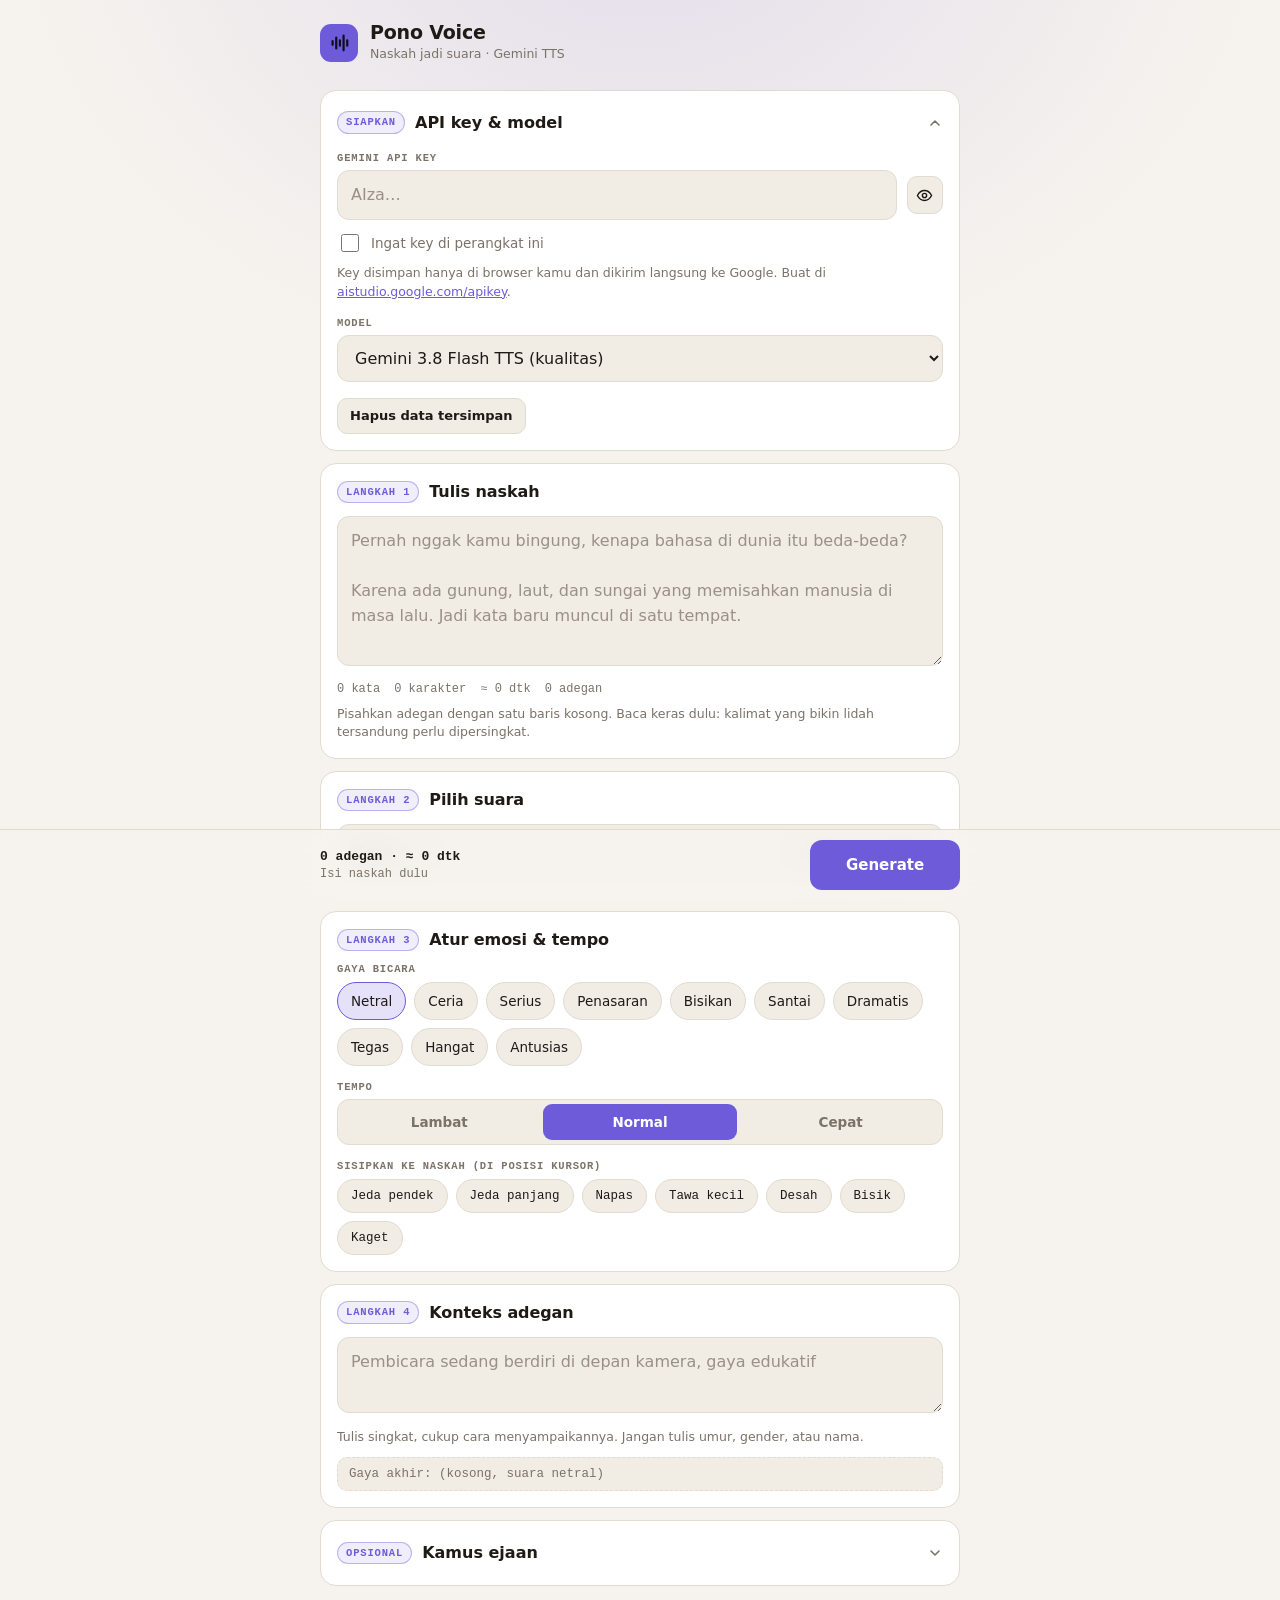
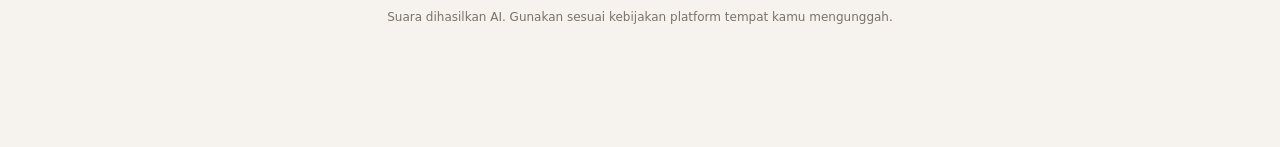
==== index.html @ c01fe711 "Add Pono Voice: Gemini TTS voice over tool (single-file HTML) Co-Authored-By: Claude Sonnet 5.5 <nor" ====
<!doctype html>
<html lang="id">
<head>
<meta charset="utf-8">
<meta name="viewport" content="width=device-width,initial-scale=1,viewport-fit=cover">
<meta name="theme-color" content="#121212">
<title>Pono Voice</title>
<meta name="description" content="Naskah jadi suara dengan Gemini TTS. Ringan, jalan di browser, API key milik sendiri.">
<link rel="icon" href="data:image/svg+xml,%3Csvg xmlns='http://www.w3.org/2000/svg' viewBox='0 0 32 32'%3E%3Crect width='32' height='32' rx='8' fill='%238b7cf6'/%3E%3Cpath d='M8 13v6M12 9v14M16 12v8M20 7v18M24 12v8' stroke='%23121212' stroke-width='2.4' stroke-linecap='round'/%3E%3C/svg%3E">
<style>
:root{
  --bg:#121212; --card:#1b1a18; --card2:#232120; --line:#2f2c29;
  --text:#f2eee9; --mut:#8f877e; --acc:#8b7cf6; --acc-ink:#0f0c1f; --ok:#6fcf97; --err:#ff7466;
  --glow:rgba(139,124,246,.18);
  --mono:ui-monospace,SFMono-Regular,Menlo,Consolas,monospace;
  --sans:ui-sans-serif,system-ui,-apple-system,"Segoe UI",Roboto,sans-serif;
  color-scheme:dark;
}
@media (prefers-color-scheme:light){
  :root{--bg:#f6f3ee;--card:#fff;--card2:#f1ece4;--line:#e2dbd0;--text:#1e1a16;--mut:#7b7268;--acc:#6d5bd9;--acc-ink:#fff;--glow:rgba(109,91,217,.14);color-scheme:light}
}
*{box-sizing:border-box;-webkit-tap-highlight-color:transparent}
html{scroll-behavior:smooth}
body{margin:0;background:var(--bg);color:var(--text);font:15px/1.5 var(--sans);
  background-image:radial-gradient(70% 40% at 50% -6%,var(--glow),transparent 70%);background-repeat:no-repeat;
  padding:0 16px calc(120px + env(safe-area-inset-bottom))}
main{max-width:640px;margin:0 auto}
header{display:flex;align-items:center;gap:12px;padding:22px 0 14px}
.logo{width:38px;height:38px;border-radius:11px;background:var(--acc);display:grid;place-items:center;flex:none}
.logo svg{width:22px;height:22px}
h1{font-size:19px;line-height:1.1;margin:0;letter-spacing:-.01em}
header p{margin:2px 0 0;color:var(--mut);font-size:12.5px}
.card{background:var(--card);border:1px solid var(--line);border-radius:16px;padding:16px;margin:12px 0}
.head{display:flex;align-items:center;gap:10px;margin-bottom:12px}
.pill{font:600 10.5px/1 var(--mono);letter-spacing:.08em;text-transform:uppercase;color:var(--acc);
  border:1px solid color-mix(in srgb,var(--acc) 40%,transparent);background:color-mix(in srgb,var(--acc) 10%,transparent);padding:5px 8px;border-radius:99px;white-space:nowrap}
.head h2{font-size:16px;margin:0;letter-spacing:-.005em}
.head .sp{flex:1}
label.f{display:block;font:600 10.5px/1 var(--mono);letter-spacing:.08em;text-transform:uppercase;color:var(--mut);margin:0 0 7px}
textarea,input[type=text],input[type=password],select{
  width:100%;background:var(--card2);color:var(--text);border:1px solid var(--line);border-radius:12px;
  padding:12px 13px;font:inherit;font-size:16px;outline:none;transition:border-color .15s}
textarea{resize:vertical;min-height:150px;line-height:1.55}
textarea.sm{min-height:76px}
textarea:focus,input:focus,select:focus{border-color:var(--acc)}
::placeholder{color:color-mix(in srgb,var(--mut) 75%,transparent)}
button{font:inherit;color:inherit;cursor:pointer}
button:focus-visible,summary:focus-visible{outline:2px solid var(--acc);outline-offset:2px}
.btn{display:inline-flex;align-items:center;justify-content:center;gap:7px;min-height:44px;padding:0 16px;border-radius:12px;
  border:1px solid var(--line);background:var(--card2);font-weight:600;font-size:14px}
.btn:active{transform:scale(.98)}
.btn.pri{background:var(--acc);color:var(--acc-ink);border-color:transparent}
.btn.sm{min-height:36px;padding:0 12px;font-size:13px;border-radius:10px}
.btn[disabled]{opacity:.45;pointer-events:none}
.btn svg,.ib svg{width:17px;height:17px;flex:none}
.ib{width:38px;height:38px;display:grid;place-items:center;border-radius:10px;border:1px solid var(--line);background:var(--card2)}
.ib[disabled]{opacity:.4;pointer-events:none}
.meta{display:flex;flex-wrap:wrap;gap:6px 14px;margin-top:9px;color:var(--mut);font:12px var(--mono)}
.hint{color:var(--mut);font-size:12.5px;margin:9px 0 0}
.chips{display:flex;flex-wrap:wrap;gap:8px}
.chip{min-height:38px;padding:0 13px;border-radius:99px;border:1px solid var(--line);background:var(--card2);font-size:13.5px;font-weight:500}
.chip[aria-pressed=true]{background:color-mix(in srgb,var(--acc) 18%,transparent);border-color:var(--acc);color:var(--text)}
.chip.tag{font:500 12.5px var(--mono);min-height:34px}
.seg{display:grid;grid-template-columns:repeat(3,1fr);gap:6px;background:var(--card2);border:1px solid var(--line);border-radius:12px;padding:4px}
.seg button{border:0;background:none;min-height:36px;border-radius:9px;font-size:13.5px;font-weight:600;color:var(--mut)}
.seg button[aria-pressed=true]{background:var(--acc);color:var(--acc-ink)}
.row{display:flex;gap:10px;align-items:center}
.sub{margin-top:16px}
/* voice */
.vsum{display:flex;align-items:center;gap:12px;background:var(--card2);border:1px solid var(--line);border-radius:12px;padding:10px 10px 10px 14px}
.vsum b{font-size:16px}.vsum span{color:var(--mut);font-size:13px}
.vsum .sp{flex:1;min-width:0}
.vgrid{display:grid;grid-template-columns:repeat(auto-fill,minmax(104px,1fr));gap:8px;margin-top:10px}
.v{text-align:left;padding:10px 11px;border-radius:12px;border:1px solid var(--line);background:var(--card2);line-height:1.25}
.v b{display:block;font-size:14px}.v span{color:var(--mut);font-size:12px}
.v[aria-pressed=true]{border-color:var(--acc);background:color-mix(in srgb,var(--acc) 14%,transparent)}
/* key */
details>summary{list-style:none;cursor:pointer;display:flex;align-items:center;gap:10px;min-height:32px}
details>summary::-webkit-details-marker{display:none}
.chev{margin-left:auto;width:16px;height:16px;transition:transform .2s;color:var(--mut)}
details[open] .chev{transform:rotate(180deg)}
.ok{color:var(--ok);font:600 12px var(--mono)}
.chk{display:flex;align-items:center;gap:9px;margin-top:11px;font-size:13.5px;color:var(--mut)}
.chk input{width:18px;height:18px;accent-color:var(--acc)}
a{color:var(--acc)}
/* result */
.final{font:12.5px var(--mono);color:var(--mut);background:var(--card2);border:1px dashed var(--line);border-radius:10px;padding:9px 11px;margin-top:10px;word-break:break-word}
.tl{display:flex;gap:3px;height:30px;margin-bottom:8px}
.tl button{border:1px solid;border-radius:8px;font:600 10.5px var(--mono);padding:0;min-width:0;overflow:hidden;white-space:nowrap}
.wave{position:relative;background:var(--card2);border:1px solid var(--line);border-radius:12px;height:72px;cursor:pointer;overflow:hidden;touch-action:none}
.wave canvas{width:100%;height:100%;display:block}
.player{display:flex;align-items:center;gap:12px;margin-top:10px}
.time{font:13px var(--mono);color:var(--mut)}
.scene{border:1px solid var(--line);border-radius:12px;background:var(--card2);padding:11px;margin-top:10px}
.scene .top{display:flex;align-items:center;gap:8px;margin-bottom:8px}
.dot{width:9px;height:9px;border-radius:50%;flex:none}
.scene .top b{font-size:13.5px}.scene .top .t{font:11.5px var(--mono);color:var(--mut);flex:1;min-width:0;white-space:nowrap;overflow:hidden;text-overflow:ellipsis}
.scene textarea{min-height:64px;font-size:15px;background:var(--card);padding:10px 11px}
.st{font:12px var(--mono);margin-top:7px;color:var(--mut)}
.st.err{color:var(--err)}.st.go{color:var(--acc)}
.spin{display:inline-block;width:11px;height:11px;border:2px solid currentColor;border-right-color:transparent;border-radius:50%;animation:r .7s linear infinite;vertical-align:-1px;margin-right:6px}
@keyframes r{to{transform:rotate(360deg)}}
/* bar */
.bar{position:fixed;left:0;right:0;bottom:0;z-index:20;padding:10px 16px calc(10px + env(safe-area-inset-bottom));
  background:color-mix(in srgb,var(--bg) 88%,transparent);backdrop-filter:blur(14px);-webkit-backdrop-filter:blur(14px);border-top:1px solid var(--line)}
.bar .in{max-width:640px;margin:0 auto;display:flex;align-items:center;gap:12px}
.bar .info{flex:1;min-width:0;font:12px/1.35 var(--mono);color:var(--mut)}
.bar .info b{display:block;color:var(--text);font-size:13px}
.go{position:relative;overflow:hidden;min-width:150px;min-height:50px;font-size:15px}
.go::before{content:"";position:absolute;inset:0;width:var(--p,0%);background:rgba(255,255,255,.22);transition:width .3s}
.go>*{position:relative}
.toast{position:fixed;left:16px;right:16px;bottom:calc(84px + env(safe-area-inset-bottom));z-index:30;max-width:608px;margin:0 auto;
  background:var(--card2);border:1px solid var(--line);border-left:3px solid var(--acc);border-radius:12px;padding:11px 14px;font-size:13.5px;
  box-shadow:0 10px 30px rgba(0,0,0,.35);display:none}
.toast.show{display:block}.toast.err{border-left-color:var(--err)}.toast.ok{border-left-color:var(--ok)}
footer{color:var(--mut);font-size:12px;text-align:center;margin:22px 0 0}
[hidden]{display:none!important}
</style>
</head>
<body>
<main>
<header>
  <div class="logo" aria-hidden="true"><svg viewBox="0 0 24 24" fill="none" stroke="#0f0c1f" stroke-width="2.4" stroke-linecap="round"><path d="M5 10v4M9 6v12M13 9v6M17 4v16M21 9v6"/></svg></div>
  <div><h1>Pono Voice</h1><p>Naskah jadi suara · Gemini TTS</p></div>
</header>

<!-- API -->
<section class="card" id="keyCard">
  <details id="keyBox" open>
    <summary>
      <span class="pill">Siapkan</span><h2 style="font-size:16px;margin:0">API key &amp; model</h2>
      <span class="ok" id="keyOk" hidden>● TERSIMPAN</span>
      <svg class="chev" viewBox="0 0 24 24" fill="none" stroke="currentColor" stroke-width="2.4" stroke-linecap="round" stroke-linejoin="round"><path d="m6 9 6 6 6-6"/></svg>
    </summary>
    <div style="margin-top:14px">
      <label class="f" for="key">Gemini API key</label>
      <div class="row">
        <input id="key" type="password" placeholder="AIza…" autocomplete="off" autocapitalize="off" spellcheck="false">
        <button class="ib" id="eye" type="button" aria-label="Tampilkan key"><svg viewBox="0 0 24 24" fill="none" stroke="currentColor" stroke-width="2" stroke-linecap="round" stroke-linejoin="round"><path d="M2 12s3.6-7 10-7 10 7 10 7-3.6 7-10 7S2 12 2 12z"/><circle cx="12" cy="12" r="3"/></svg></button>
      </div>
      <label class="chk"><input type="checkbox" id="remember"> Ingat key di perangkat ini</label>
      <p class="hint">Key disimpan hanya di browser kamu dan dikirim langsung ke Google. Buat di <a href="https://aistudio.google.com/apikey" target="_blank" rel="noopener">aistudio.google.com/apikey</a>.</p>
      <div class="sub"><label class="f" for="model">Model</label>
        <select id="model">
          <option value="gemini-3.8-flash-tts">Gemini 3.8 Flash TTS (kualitas)</option>
          <option value="gemini-3.8-flash-lite-tts">Gemini 3.8 Flash-Lite TTS (hemat &amp; cepat)</option>
          <option value="__custom">Model lain…</option>
        </select>
        <input id="modelCustom" type="text" placeholder="id model, contoh: gemini-3.8-flash-tts" style="margin-top:8px" hidden autocapitalize="off" spellcheck="false">
      </div>
      <div class="sub row"><button class="btn sm" id="forget" type="button">Hapus data tersimpan</button></div>
    </div>
  </details>
</section>

<!-- 1 Naskah -->
<section class="card">
  <div class="head"><span class="pill">Langkah 1</span><h2>Tulis naskah</h2></div>
  <textarea id="script" placeholder="Pernah nggak kamu bingung, kenapa bahasa di dunia itu beda-beda?&#10;&#10;Karena ada gunung, laut, dan sungai yang memisahkan manusia di masa lalu. Jadi kata baru muncul di satu tempat."></textarea>
  <div class="meta"><span id="sWords">0 kata</span><span id="sChars">0 karakter</span><span id="sDur">≈ 0 dtk</span><span id="sScenes">0 adegan</span></div>
  <p class="hint">Pisahkan adegan dengan satu baris kosong. Baca keras dulu: kalimat yang bikin lidah tersandung perlu dipersingkat.</p>
</section>

<!-- 2 Suara -->
<section class="card">
  <div class="head"><span class="pill">Langkah 2</span><h2>Pilih suara</h2></div>
  <div class="vsum">
    <div class="sp"><b id="vName">Kore</b> <span id="vDesc">Tegas</span></div>
    <button class="btn sm" id="vTest" type="button"><svg viewBox="0 0 24 24" fill="currentColor"><path d="M8 5v14l11-7z"/></svg>Tes</button>
    <button class="btn sm" id="vToggle" type="button" aria-expanded="false">Ganti</button>
  </div>
  <div id="vWrap" hidden>
    <input id="vSearch" type="text" placeholder="Cari nama atau karakter suara…" style="margin-top:10px" autocomplete="off">
    <div class="vgrid" id="vGrid"></div>
  </div>
</section>

<!-- 3 Emosi -->
<section class="card">
  <div class="head"><span class="pill">Langkah 3</span><h2>Atur emosi &amp; tempo</h2></div>
  <label class="f">Gaya bicara</label>
  <div class="chips" id="emo"></div>
  <div class="sub"><label class="f">Tempo</label>
    <div class="seg" id="tempo"><button type="button" data-v="slow">Lambat</button><button type="button" data-v="normal">Normal</button><button type="button" data-v="fast">Cepat</button></div>
  </div>
  <div class="sub"><label class="f">Sisipkan ke naskah (di posisi kursor)</label>
    <div class="chips" id="tags"></div>
  </div>
</section>

<!-- 4 Konteks -->
<section class="card">
  <div class="head"><span class="pill">Langkah 4</span><h2>Konteks adegan</h2></div>
  <textarea id="ctx" class="sm" placeholder="Pembicara sedang berdiri di depan kamera, gaya edukatif"></textarea>
  <p class="hint">Tulis singkat, cukup cara menyampaikannya. Jangan tulis umur, gender, atau nama.</p>
  <div class="final" id="finalStyle">Gaya akhir: (kosong, suara netral)</div>
</section>

<!-- 5 Ejaan -->
<section class="card">
  <details id="dictBox">
    <summary><span class="pill">Opsional</span><h2 style="font-size:16px;margin:0">Kamus ejaan</h2>
      <svg class="chev" viewBox="0 0 24 24" fill="none" stroke="currentColor" stroke-width="2.4" stroke-linecap="round" stroke-linejoin="round"><path d="m6 9 6 6 6-6"/></svg></summary>
    <div style="margin-top:12px">
      <textarea id="dict" class="sm" placeholder="Satu aturan per baris, format kata=ejaan&#10;rimousyen=rimiusyen&#10;AI=ei ai"></textarea>
      <p class="hint">Kalau ada kata salah ucap, tulis ejaan yang kamu mau di sini lalu generate ulang. Teks di naskah tidak berubah, hanya yang dikirim ke suara.</p>
    </div>
  </details>
</section>

<!-- Hasil -->
<section class="card" id="result" hidden>
  <div class="head"><span class="pill">Hasil</span><h2>Cek sinkron &amp; unduh</h2></div>
  <div class="tl" id="tl"></div>
  <div class="wave" id="waveBox"><canvas id="wave"></canvas></div>
  <div class="player">
    <button class="ib" id="play" type="button" aria-label="Putar"><svg id="icoPlay" viewBox="0 0 24 24" fill="currentColor"><path d="M8 5v14l11-7z"/></svg></button>
    <span class="time" id="time">0:00.0 / 0:00.0</span>
    <span style="flex:1"></span>
    <label class="f" for="gap" style="margin:0">Jeda</label>
    <select id="gap" style="width:auto;padding:7px 9px;font-size:14px;border-radius:9px">
      <option value="0">0 dtk</option><option value="0.25">0.25</option><option value="0.5">0.5</option><option value="0.8">0.8</option>
    </select>
  </div>
  <div class="row sub" style="flex-wrap:wrap">
    <input id="fname" type="text" value="naskah" style="flex:1;min-width:120px" aria-label="Nama file" autocapitalize="off" spellcheck="false">
    <button class="btn pri" id="dl" type="button"><svg viewBox="0 0 24 24" fill="none" stroke="currentColor" stroke-width="2.2" stroke-linecap="round" stroke-linejoin="round"><path d="M12 4v11m0 0-4-4m4 4 4-4M5 20h14"/></svg>Unduh WAV</button>
    <button class="btn" id="copyT" type="button">Salin waktu</button>
  </div>
  <div id="scenes"></div>
</section>

<footer>Suara dihasilkan AI. Gunakan sesuai kebijakan platform tempat kamu mengunggah.</footer>
</main>

<div class="toast" id="toast" role="status" aria-live="polite"></div>
<div class="bar"><div class="in">
  <div class="info"><b id="bInfo">0 adegan</b><span id="bSub">Isi naskah dulu</span></div>
  <button class="btn pri go" id="go" type="button"><span id="goTxt">Generate</span></button>
</div></div>

<script>
'use strict';
const $=s=>document.querySelector(s);
const store={
  get(k,d){try{const v=localStorage.getItem('pv.'+k);return v==null?d:JSON.parse(v)}catch{return d}},
  set(k,v){try{localStorage.setItem('pv.'+k,JSON.stringify(v))}catch{}},
  del(k){try{localStorage.removeItem('pv.'+k)}catch{}}
};
const VOICES=[["Zephyr","Cerah"],["Puck","Ceria"],["Charon","Informatif"],["Kore","Tegas"],["Fenrir","Bersemangat"],["Leda","Muda"],["Orus","Tegas"],["Aoede","Ringan"],["Callirrhoe","Santai"],["Autonoe","Cerah"],["Enceladus","Berembus"],["Iapetus","Jernih"],["Umbriel","Santai"],["Algieba","Halus"],["Despina","Halus"],["Erinome","Jernih"],["Algenib","Serak"],["Rasalgethi","Informatif"],["Laomedeia","Ceria"],["Achernar","Lembut"],["Alnilam","Tegas"],["Schedar","Rata"],["Gacrux","Dewasa"],["Pulcherrima","Lugas"],["Achird","Ramah"],["Zubenelgenubi","Kasual"],["Vindemiatrix","Lembut"],["Sadachbia","Hidup"],["Sadaltager","Berpengetahuan"],["Sulafat","Hangat"]];
const EMOS=[["netral","Netral",""],["ceria","Ceria","cheerful and upbeat"],["serius","Serius","serious and authoritative"],["penasaran","Penasaran","curious and intrigued"],["bisik","Bisikan","whispered and intimate"],["santai","Santai","relaxed and conversational"],["dramatis","Dramatis","dramatic, building tension"],["tegas","Tegas","firm and confident"],["hangat","Hangat","warm and friendly"],["antusias","Antusias","excited and energetic"]];
const TAGS=[["Jeda pendek","<short pause>"],["Jeda panjang","<long pause>"],["Napas","<breath>"],["Tawa kecil","<chuckle>"],["Desah","<sigh>"],["Bisik","<whispers>"],["Kaget","<gasp>"]];
const TEMPO={slow:"slower pace",normal:"",fast:"slightly faster pace"};
const COLORS=["#8b7cf6","#38bdf8","#5eead4","#f472b6","#a3e635","#c4b5fd"];
const MAXCHARS=900, WPS=2.6;

const S={voice:store.get('voice','Kore'),emo:store.get('emo','netral'),tempo:store.get('tempo','normal'),
  gap:store.get('gap',0.25),scenes:[],rate:24000,busy:false,abort:null,stopAt:null,merged:null,url:null,peaks:null,total:0};
const audio=new Audio(); audio.preload='auto';
let preview=null;

/* ---------- util ---------- */
const sleep=(ms,sig)=>new Promise((res,rej)=>{const t=setTimeout(res,ms);sig&&sig.addEventListener('abort',()=>{clearTimeout(t);rej(new DOMException('Abort','AbortError'))},{once:true})});
const fmt=t=>{t=Math.max(0,t||0);const m=Math.floor(t/60);return m+':'+(t-m*60).toFixed(1).padStart(4,'0')};
const esc=s=>s.replace(/[.*+?^${}()|[\]\\]/g,'\\$&');
let toastT;function toast(msg,type){const t=$('#toast');t.textContent=msg;t.className='toast show '+(type||'');clearTimeout(toastT);toastT=setTimeout(()=>t.classList.remove('show'),type==='err'?7000:3200)}
const debounce=(f,ms)=>{let t;return(...a)=>{clearTimeout(t);t=setTimeout(()=>f(...a),ms)}};

/* ---------- settings ---------- */
const keyEl=$('#key'),modelEl=$('#model'),modelC=$('#modelCustom');
function getKey(){return keyEl.value.trim()}
function getModel(){return modelEl.value==='__custom'?(modelC.value.trim()||'gemini-3.8-flash-tts'):modelEl.value}
function initSettings(){
  const remember=store.get('remember',false);$('#remember').checked=remember;
  if(remember){keyEl.value=store.get('key','')||''}
  $('#keyOk').hidden=!getKey();$('#keyBox').open=!getKey();
  const m=store.get('model','gemini-3.8-flash-tts');
  if([...modelEl.options].some(o=>o.value===m))modelEl.value=m;else{modelEl.value='__custom';modelC.value=m;modelC.hidden=false}
  $('#script').value=store.get('script','');$('#ctx').value=store.get('ctx','');$('#dict').value=store.get('dict','');
  $('#gap').value=String(S.gap);if($('#gap').value!==String(S.gap)){$('#gap').value='0.25';S.gap=0.25}
  if($('#dict').value.trim())$('#dictBox').open=true;
}
function saveKey(){
  const k=getKey();$('#keyOk').hidden=!k;
  if($('#remember').checked){store.set('remember',true);store.set('key',k)}else{store.set('remember',false);store.del('key')}
}
keyEl.addEventListener('input',debounce(saveKey,300));
$('#remember').addEventListener('change',saveKey);
$('#eye').addEventListener('click',()=>{keyEl.type=keyEl.type==='password'?'text':'password'});
modelEl.addEventListener('change',()=>{modelC.hidden=modelEl.value!=='__custom';store.set('model',getModel())});
modelC.addEventListener('input',debounce(()=>store.set('model',getModel()),300));
$('#forget').addEventListener('click',()=>{try{Object.keys(localStorage).filter(k=>k.startsWith('pv.')).forEach(k=>localStorage.removeItem(k))}catch{}keyEl.value='';$('#remember').checked=false;$('#keyOk').hidden=true;toast('Data tersimpan dihapus dari perangkat ini.','ok')});

/* ---------- script / scenes ---------- */
function splitLong(t){
  if(t.length<=MAXCHARS)return[t];
  const sents=t.match(/[^.!?…\n]+[.!?…]*\s*/g)||[t];const out=[];let cur='';
  for(const s of sents){if(cur&&(cur+s).length>MAXCHARS){out.push(cur.trim());cur=''}cur+=s}
  if(cur.trim())out.push(cur.trim());return out;
}
function parseScenes(){return $('#script').value.split(/\n\s*\n/).map(s=>s.trim()).filter(Boolean).flatMap(splitLong)}
function applyDict(text){
  const lines=$('#dict').value.split('\n');
  for(const ln of lines){
    const m=ln.match(/^\s*(.+?)\s*(?:=|->|→)\s*(.+?)\s*$/);if(!m)continue;
    const re=new RegExp('(^|[^\\p{L}\\p{N}])'+esc(m[1])+'(?![\\p{L}\\p{N}])','giu');
    text=text.replace(re,(_,p)=>p+m[2]);
  }
  return text;
}
function styleStr(){
  const e=(EMOS.find(x=>x[0]===S.emo)||[])[2]||'';
  return[e,TEMPO[S.tempo],$('#ctx').value.trim()].filter(Boolean).join('. ');
}
function updateStats(){
  const t=$('#script').value;const words=(t.trim().match(/\S+/g)||[]).length;const sc=parseScenes().length;
  $('#sWords').textContent=words+' kata';$('#sChars').textContent=t.length+' karakter';
  const d=Math.round(words/WPS);$('#sDur').textContent='≈ '+d+' dtk';$('#sScenes').textContent=sc+' adegan';
  $('#bInfo').textContent=sc+' adegan · ≈ '+d+' dtk';
  if(!S.busy)$('#bSub').textContent=sc?(VOICES.find(v=>v[0]===S.voice)||[])[0]+' · '+(EMOS.find(x=>x[0]===S.emo)||[])[1]:'Isi naskah dulu';
}
function updateStyle(){const s=styleStr();$('#finalStyle').textContent='Gaya akhir: '+(s||'(kosong, suara netral)')}
const saveDraft=debounce(()=>{store.set('script',$('#script').value);store.set('ctx',$('#ctx').value);store.set('dict',$('#dict').value)},400);
$('#script').addEventListener('input',()=>{updateStats();saveDraft()});
$('#ctx').addEventListener('input',()=>{updateStyle();saveDraft()});
$('#dict').addEventListener('input',saveDraft);

/* ---------- voice / emotion UI ---------- */
function renderVoices(){
  const q=$('#vSearch').value.trim().toLowerCase();const g=$('#vGrid');g.innerHTML='';
  VOICES.filter(v=>!q||(v[0]+' '+v[1]).toLowerCase().includes(q)).forEach(([n,d])=>{
    const b=document.createElement('button');b.type='button';b.className='v';b.setAttribute('aria-pressed',n===S.voice);
    b.innerHTML='<b>'+n+'</b><span>'+d+'</span>';
    b.onclick=()=>{S.voice=n;store.set('voice',n);setVoiceSummary();renderVoices();$('#vWrap').hidden=true;$('#vToggle').setAttribute('aria-expanded','false');$('#vToggle').textContent='Ganti';updateStats()};
    g.appendChild(b);
  });
}
function setVoiceSummary(){const v=VOICES.find(x=>x[0]===S.voice)||VOICES[3];$('#vName').textContent=v[0];$('#vDesc').textContent=v[1]}
$('#vToggle').onclick=()=>{const h=$('#vWrap').hidden;$('#vWrap').hidden=!h;$('#vToggle').setAttribute('aria-expanded',h);$('#vToggle').textContent=h?'Tutup':'Ganti'};
$('#vSearch').addEventListener('input',renderVoices);
function renderEmo(){
  const c=$('#emo');c.innerHTML='';
  EMOS.forEach(([id,l])=>{const b=document.createElement('button');b.type='button';b.className='chip';b.textContent=l;b.setAttribute('aria-pressed',id===S.emo);
    b.onclick=()=>{S.emo=id;store.set('emo',id);renderEmo();updateStyle();updateStats()};c.appendChild(b)});
}
document.querySelectorAll('#tempo button').forEach(b=>{
  b.onclick=()=>{S.tempo=b.dataset.v;store.set('tempo',S.tempo);syncTempo();updateStyle()};
});
function syncTempo(){document.querySelectorAll('#tempo button').forEach(b=>b.setAttribute('aria-pressed',b.dataset.v===S.tempo))}
function renderTags(){
  const c=$('#tags');
  TAGS.forEach(([l,t])=>{const b=document.createElement('button');b.type='button';b.className='chip tag';b.textContent=l;
    b.onmousedown=e=>e.preventDefault();
    b.onclick=()=>{const ta=$('#script');const a=ta.selectionStart??ta.value.length,z=ta.selectionEnd??a;
      const pre=ta.value.slice(0,a),post=ta.value.slice(z);const ins=(pre&&!/\s$/.test(pre)?' ':'')+t+(post&&!/^\s/.test(post)?' ':'');
      ta.value=pre+ins+post;const p=pre.length+ins.length;ta.focus();ta.setSelectionRange(p,p);updateStats();saveDraft()};
    c.appendChild(b)});
}

/* ---------- audio helpers ---------- */
function findAudio(o){
  let r=null;
  (function w(x){
    if(!x||typeof x!=='object')return;
    if(typeof x.data==='string'&&x.data.length>100&&(x.type==='audio'||/audio/.test(x.mime_type||x.mimeType||'')))r=x.data;
    const il=x.inlineData||x.inline_data;if(il&&typeof il.data==='string')r=il.data;
    for(const k in x)w(x[k]);
  })(o);
  return r;
}
function decodeAudio(b64){
  const bin=atob(b64);const u=new Uint8Array(bin.length);for(let i=0;i<bin.length;i++)u[i]=bin.charCodeAt(i);
  let rate=24000,off=0,len=u.length;
  if(u.length>44&&String.fromCharCode(u[0],u[1],u[2],u[3])==='RIFF'){
    const dv=new DataView(u.buffer);let p=12;
    while(p+8<=u.length){
      const id=String.fromCharCode(u[p],u[p+1],u[p+2],u[p+3]);const sz=dv.getUint32(p+4,true);
      if(id==='fmt ')rate=dv.getUint32(p+12,true);
      if(id==='data'){off=p+8;len=(sz>0&&sz<=u.length-off)?sz:u.length-off;break}
      p+=8+sz+(sz&1);
    }
  }
  len&=~1;const pcm=new Int16Array(len/2);const dv2=new DataView(u.buffer,off,len);
  for(let i=0;i<pcm.length;i++)pcm[i]=dv2.getInt16(i*2,true);
  return{pcm,rate};
}
function wavBlob(pcm,rate){
  const n=pcm.length,buf=new ArrayBuffer(44+n*2),v=new DataView(buf);
  const w=(o,s)=>{for(let i=0;i<s.length;i++)v.setUint8(o+i,s.charCodeAt(i))};
  w(0,'RIFF');v.setUint32(4,36+n*2,true);w(8,'WAVE');w(12,'fmt ');v.setUint32(16,16,true);v.setUint16(20,1,true);v.setUint16(22,1,true);
  v.setUint32(24,rate,true);v.setUint32(28,rate*2,true);v.setUint16(32,2,true);v.setUint16(34,16,true);w(36,'data');v.setUint32(40,n*2,true);
  for(let i=0;i<n;i++)v.setInt16(44+i*2,pcm[i],true);
  return new Blob([buf],{type:'audio/wav'});
}

/* ---------- API ---------- */
const API='https://generativelanguage.googleapis.com/v1beta/interactions';
function httpErr(st,msg){
  const m=msg||'';
  if(st===400&&/api key/i.test(m))return new Error('API key tidak valid. Periksa lagi key kamu.');
  if(st===400)return new Error('Permintaan ditolak Google: '+m.slice(0,160));
  if(st===401||st===403)return new Error('API key ditolak atau belum punya akses ke model ini.');
  if(st===404)return new Error('Model tidak ditemukan. Ganti model di bagian "API key & model".');
  if(st===429)return new Error('Limit/kuota Gemini tercapai. Tunggu sekitar 1 menit lalu klik Ulang.');
  return new Error('Server Google bermasalah ('+st+'). '+m.slice(0,120));
}
async function tts(text,style,voice,signal,onWait){
  const key=getKey();
  const content={type:'text',text};
  if(style)content.annotations=[{type:'speech_metadata',style}];
  const body={model:getModel(),input:[{type:'user_input',content:[content]}],response_format:{type:'audio'},generation_config:{speech_config:[{voice}]}};
  let last;
  for(let a=0;a<3;a++){
    let res;
    try{res=await fetch(API,{method:'POST',headers:{'Content-Type':'application/json','x-goog-api-key':key},body:JSON.stringify(body),signal})}
    catch(e){if(e.name==='AbortError')throw e;last=new Error('Tidak bisa terhubung ke Google. Cek koneksi internet.');if(a<2){onWait&&onWait('Koneksi gagal, mencoba lagi…');await sleep(1500*(a+1),signal);continue}throw last}
    if(res.ok){
      const j=await res.json();const au=findAudio(j);
      if(!au)throw new Error('Respons tidak berisi audio. Coba model lain atau kosongkan gaya.');
      return decodeAudio(au);
    }
    let msg='';try{msg=(await res.json()).error?.message||''}catch{}
    last=httpErr(res.status,msg);
    if((res.status===429||res.status>=500)&&a<2){onWait&&onWait('Menunggu limit Google, mencoba lagi…');await sleep(5000*(a+1),signal);continue}
    throw last;
  }
  throw last;
}

/* ---------- generate ---------- */
function needKey(){if(getKey())return false;$('#keyBox').open=true;$('#keyCard').scrollIntoView({block:'center'});toast('Masukkan API key Gemini dulu.','err');return true}
function setBusy(b){S.busy=b;$('#goTxt').textContent=b?'Batal':(S.scenes.length?'Generate ulang':'Generate');if(!b){$('#go').style.setProperty('--p','0%');updateStats()}}
async function genScene(i,onWait){
  const sc=S.scenes[i];sc.busy=true;sc.err=null;sc.wait='';sceneUI(i);
  try{
    const {pcm,rate}=await tts(applyDict($('#scenes').querySelectorAll('textarea')[i]?.value||sc.text),styleStr(),S.voice,S.abort&&S.abort.signal,w=>{sc.wait=w;sceneUI(i)});
    sc.pcm=pcm;S.rate=rate;
  }catch(e){sc.err=e.name==='AbortError'?'Dibatalkan.':e.message}
  sc.busy=false;sc.wait='';rebuild();
}
async function generateAll(){
  if(S.busy){S.abort&&S.abort.abort();return}
  if(needKey())return;
  const parts=parseScenes();if(!parts.length){toast('Naskah masih kosong.','err');$('#script').focus();return}
  if(audio&&!audio.paused)audio.pause();
  S.scenes=parts.map(t=>({text:t,pcm:null,err:null,busy:false,start:0,dur:0}));
  buildScenesUI();$('#result').hidden=false;rebuild();
  S.abort=new AbortController();setBusy(true);
  $('#result').scrollIntoView({block:'start'});
  try{
    for(let i=0;i<S.scenes.length;i++){
      $('#bSub').textContent='Adegan '+(i+1)+' dari '+S.scenes.length;
      $('#go').style.setProperty('--p',(i/S.scenes.length*100)+'%');
      await genScene(i);
      if(S.scenes[i].err)break;
    }
  }finally{
    const done=S.scenes.every(s=>s.pcm);setBusy(false);rebuild();
    if(done)toast('Selesai. Putar untuk cek sinkron, lalu unduh.','ok');
    else{const e=S.scenes.find(s=>s.err);toast(e?e.err:'Belum semua adegan selesai.','err')}
  }
}
async function redoScene(i){
  if(S.busy||needKey())return;
  S.abort=new AbortController();S.busy=true;
  const wasPlaying=!audio.paused;audio.pause();
  await genScene(i);S.busy=false;
  if(S.scenes[i].err)toast(S.scenes[i].err,'err');
  else{toast('Adegan '+(i+1)+' diperbarui.','ok');playScene(i)}
}
$('#go').addEventListener('click',generateAll);

/* ---------- merged audio + UI ---------- */
function rebuild(){
  const rate=S.rate,gapN=Math.round(S.gap*rate);let t=0;const ready=S.scenes.filter(s=>s.pcm);
  let total=0;ready.forEach((s,k)=>{total+=s.pcm.length+(k<ready.length-1?gapN:0)});
  const out=new Int16Array(total);let p=0;
  S.scenes.forEach(s=>{if(!s.pcm)return;s.start=p/rate;out.set(s.pcm,p);p+=s.pcm.length;s.dur=s.pcm.length/rate;p+=gapN;});
  S.merged=out;S.total=out.length/rate;
  const wasT=audio.currentTime||0,wasP=!audio.paused;
  if(S.url){URL.revokeObjectURL(S.url);S.url=null}
  if(out.length){S.url=URL.createObjectURL(wavBlob(out,rate));audio.src=S.url;try{audio.currentTime=Math.min(wasT,S.total)}catch{}}
  // peaks
  const N=180;S.peaks=new Float32Array(N);
  if(out.length){const win=Math.max(1,Math.floor(out.length/N));let mx=1;
    for(let b=0;b<N;b++){let m=0;const a=b*win,z=Math.min(out.length,a+win);for(let i=a;i<z;i+=4){const v=Math.abs(out[i]);if(v>m)m=v}S.peaks[b]=m;if(m>mx)mx=m}
    for(let b=0;b<N;b++)S.peaks[b]/=mx}
  buildTimeline();S.scenes.forEach((_,i)=>sceneUI(i));draw();updateTime();
  const all=S.scenes.length&&S.scenes.every(s=>s.pcm);
  $('#dl').disabled=!all;$('#copyT').disabled=!all;$('#play').disabled=!S.total;
}
function buildTimeline(){
  const tl=$('#tl');tl.innerHTML='';
  S.scenes.forEach((s,i)=>{if(!s.pcm)return;const c=COLORS[i%COLORS.length];const b=document.createElement('button');b.type='button';
    b.style.flex=Math.max(s.dur,.5)+' 1 0';b.style.color=c;b.style.borderColor=c;b.style.background='color-mix(in srgb,'+c+' 18%,transparent)';
    b.textContent='A'+(i+1);b.setAttribute('aria-label','Putar adegan '+(i+1));b.onclick=()=>playScene(i);tl.appendChild(b)});
}
const ICO={play:'<svg viewBox="0 0 24 24" fill="currentColor"><path d="M8 5v14l11-7z"/></svg>',pause:'<svg viewBox="0 0 24 24" fill="currentColor"><path d="M7 5h4v14H7zM13 5h4v14h-4z"/></svg>',
  redo:'<svg viewBox="0 0 24 24" fill="none" stroke="currentColor" stroke-width="2.2" stroke-linecap="round" stroke-linejoin="round"><path d="M20 11a8 8 0 1 0-2.3 5.7M20 4v7h-7"/></svg>',
  dl:'<svg viewBox="0 0 24 24" fill="none" stroke="currentColor" stroke-width="2.2" stroke-linecap="round" stroke-linejoin="round"><path d="M12 4v11m0 0-4-4m4 4 4-4M5 20h14"/></svg>'};
function buildScenesUI(){
  const box=$('#scenes');box.innerHTML='';
  S.scenes.forEach((s,i)=>{
    const d=document.createElement('div');d.className='scene';d.id='sc'+i;
    d.innerHTML='<div class="top"><span class="dot" style="background:'+COLORS[i%COLORS.length]+'"></span><b>Adegan '+(i+1)+'</b><span class="t"></span>'+
      '<button class="ib" data-a="play" aria-label="Putar adegan">'+ICO.play+'</button><button class="ib" data-a="redo" aria-label="Generate ulang adegan">'+ICO.redo+'</button><button class="ib" data-a="dl" aria-label="Unduh adegan">'+ICO.dl+'</button></div>'+
      '<textarea spellcheck="false"></textarea><div class="st"></div>';
    d.querySelector('textarea').value=s.text;
    d.querySelector('[data-a=play]').onclick=()=>playScene(i);
    d.querySelector('[data-a=redo]').onclick=()=>redoScene(i);
    d.querySelector('[data-a=dl]').onclick=()=>{if(!s.pcm)return;saveBlob(wavBlob(s.pcm,S.rate),($('#fname').value.trim()||'naskah')+'-adegan'+(i+1)+'.wav')};
    box.appendChild(d);
  });
}
function sceneUI(i){
  const s=S.scenes[i],d=$('#sc'+i);if(!d)return;
  const st=d.querySelector('.st');
  if(s.busy){st.className='st go';st.innerHTML='<span class="spin"></span>'+(s.wait||'Menghasilkan suara…')}
  else if(s.err){st.className='st err';st.textContent=s.err}
  else if(s.pcm){st.className='st';st.textContent='Siap · '+fmt(s.start)+' – '+fmt(s.start+s.dur)+' · '+s.dur.toFixed(1)+' dtk'}
  else{st.className='st';st.textContent='Menunggu giliran'}
  d.querySelector('[data-a=play]').disabled=!s.pcm;d.querySelector('[data-a=dl]').disabled=!s.pcm;
  d.querySelector('[data-a=redo]').disabled=s.busy||(S.busy&&!s.err&&!s.pcm&&false);
}

/* ---------- player / waveform ---------- */
const cv=$('#wave'),ctx2=cv.getContext('2d');
function draw(){
  const box=$('#waveBox'),dpr=window.devicePixelRatio||1,w=box.clientWidth,h=box.clientHeight;
  if(!w)return;if(cv.width!==Math.round(w*dpr)){cv.width=Math.round(w*dpr);cv.height=Math.round(h*dpr)}
  ctx2.setTransform(dpr,0,0,dpr,0,0);ctx2.clearRect(0,0,w,h);
  const N=S.peaks?S.peaks.length:0;if(!N||!S.total)return;
  const bw=w/N,cur=audio.currentTime||0;
  for(let b=0;b<N;b++){
    const t=b/N*S.total;let si=S.scenes.findIndex(s=>s.pcm&&t>=s.start&&t<s.start+s.dur+S.gap);if(si<0)si=0;
    ctx2.globalAlpha=t<=cur?1:.42;ctx2.fillStyle=COLORS[si%COLORS.length];
    const bh=Math.max(2,S.peaks[b]*(h-14));ctx2.beginPath();ctx2.roundRect?ctx2.roundRect(b*bw+bw*.18,(h-bh)/2,bw*.64,bh,2):ctx2.rect(b*bw+bw*.18,(h-bh)/2,bw*.64,bh);ctx2.fill();
  }
  ctx2.globalAlpha=1;ctx2.fillStyle=getComputedStyle(document.body).color;ctx2.fillRect(Math.min(w-2,cur/S.total*w),0,2,h);
}
function updateTime(){$('#time').textContent=fmt(audio.currentTime)+' / '+fmt(S.total)}
function setPlayIcon(){$('#icoPlay').outerHTML=audio.paused?'<svg id="icoPlay" viewBox="0 0 24 24" fill="currentColor"><path d="M8 5v14l11-7z"/></svg>':'<svg id="icoPlay" viewBox="0 0 24 24" fill="currentColor"><path d="M7 5h4v14H7zM13 5h4v14h-4z"/></svg>'}
function tick(){draw();updateTime();if(S.stopAt!=null&&audio.currentTime>=S.stopAt){audio.pause();S.stopAt=null}if(!audio.paused)requestAnimationFrame(tick)}
audio.addEventListener('play',()=>{setPlayIcon();requestAnimationFrame(tick)});
audio.addEventListener('pause',()=>{setPlayIcon();draw();updateTime()});
audio.addEventListener('ended',()=>{S.stopAt=null;setPlayIcon();draw();updateTime()});
$('#play').onclick=()=>{if(!S.total)return;S.stopAt=null;if(audio.paused){if(audio.ended||audio.currentTime>=S.total-.05)audio.currentTime=0;audio.play().catch(()=>{})}else audio.pause()};
function playScene(i){const s=S.scenes[i];if(!s||!s.pcm)return;audio.currentTime=s.start;S.stopAt=s.start+s.dur;audio.play().catch(()=>{})}
function seekFrom(e){const r=$('#waveBox').getBoundingClientRect();const x=(e.clientX-r.left)/r.width;if(S.total){S.stopAt=null;audio.currentTime=Math.max(0,Math.min(S.total,x*S.total));draw();updateTime()}}
let dragging=false;
$('#waveBox').addEventListener('pointerdown',e=>{dragging=true;seekFrom(e)});
window.addEventListener('pointermove',e=>{if(dragging)seekFrom(e)});
window.addEventListener('pointerup',()=>dragging=false);
window.addEventListener('resize',draw);

/* ---------- download / copy ---------- */
function saveBlob(blob,name){const u=URL.createObjectURL(blob);const a=document.createElement('a');a.href=u;a.download=name;document.body.appendChild(a);a.click();a.remove();setTimeout(()=>URL.revokeObjectURL(u),4000)}
$('#gap').addEventListener('change',e=>{S.gap=parseFloat(e.target.value);store.set('gap',S.gap);if(S.scenes.some(s=>s.pcm))rebuild()});
$('#dl').onclick=()=>{if(!S.merged||!S.merged.length)return;const n=($('#fname').value.trim()||'naskah').replace(/[^\w\-. ]+/g,'_');saveBlob(wavBlob(S.merged,S.rate),n+'.wav');toast('File '+n+'.wav diunduh.','ok')};
$('#copyT').onclick=async()=>{
  const tx=S.scenes.map((s,i)=>'Adegan '+(i+1)+'  '+fmt(s.start)+' – '+fmt(s.start+s.dur)).join('\n')+'\nTotal  '+fmt(S.total);
  try{await navigator.clipboard.writeText(tx)}catch{const t=document.createElement('textarea');t.value=tx;document.body.appendChild(t);t.select();try{document.execCommand('copy')}catch{}t.remove()}
  toast('Waktu tiap adegan disalin.','ok');
};

/* ---------- voice test ---------- */
$('#vTest').onclick=async()=>{
  if(needKey())return;const b=$('#vTest');if(b.disabled)return;
  const first=parseScenes()[0]||'Halo, ini contoh suara untuk videomu.';const sample=first.slice(0,140);
  b.disabled=true;const old=b.innerHTML;b.innerHTML='<span class="spin"></span>';
  try{const {pcm,rate}=await tts(applyDict(sample),styleStr(),S.voice);if(preview){preview.pause();URL.revokeObjectURL(preview.src)}
    preview=new Audio(URL.createObjectURL(wavBlob(pcm,rate)));preview.play().catch(()=>{})}
  catch(e){toast(e.message,'err')}
  b.disabled=false;b.innerHTML=old;
};

/* ---------- init ---------- */
initSettings();setVoiceSummary();renderVoices();renderEmo();syncTempo();renderTags();updateStats();updateStyle();
</script>
</body>
</html>
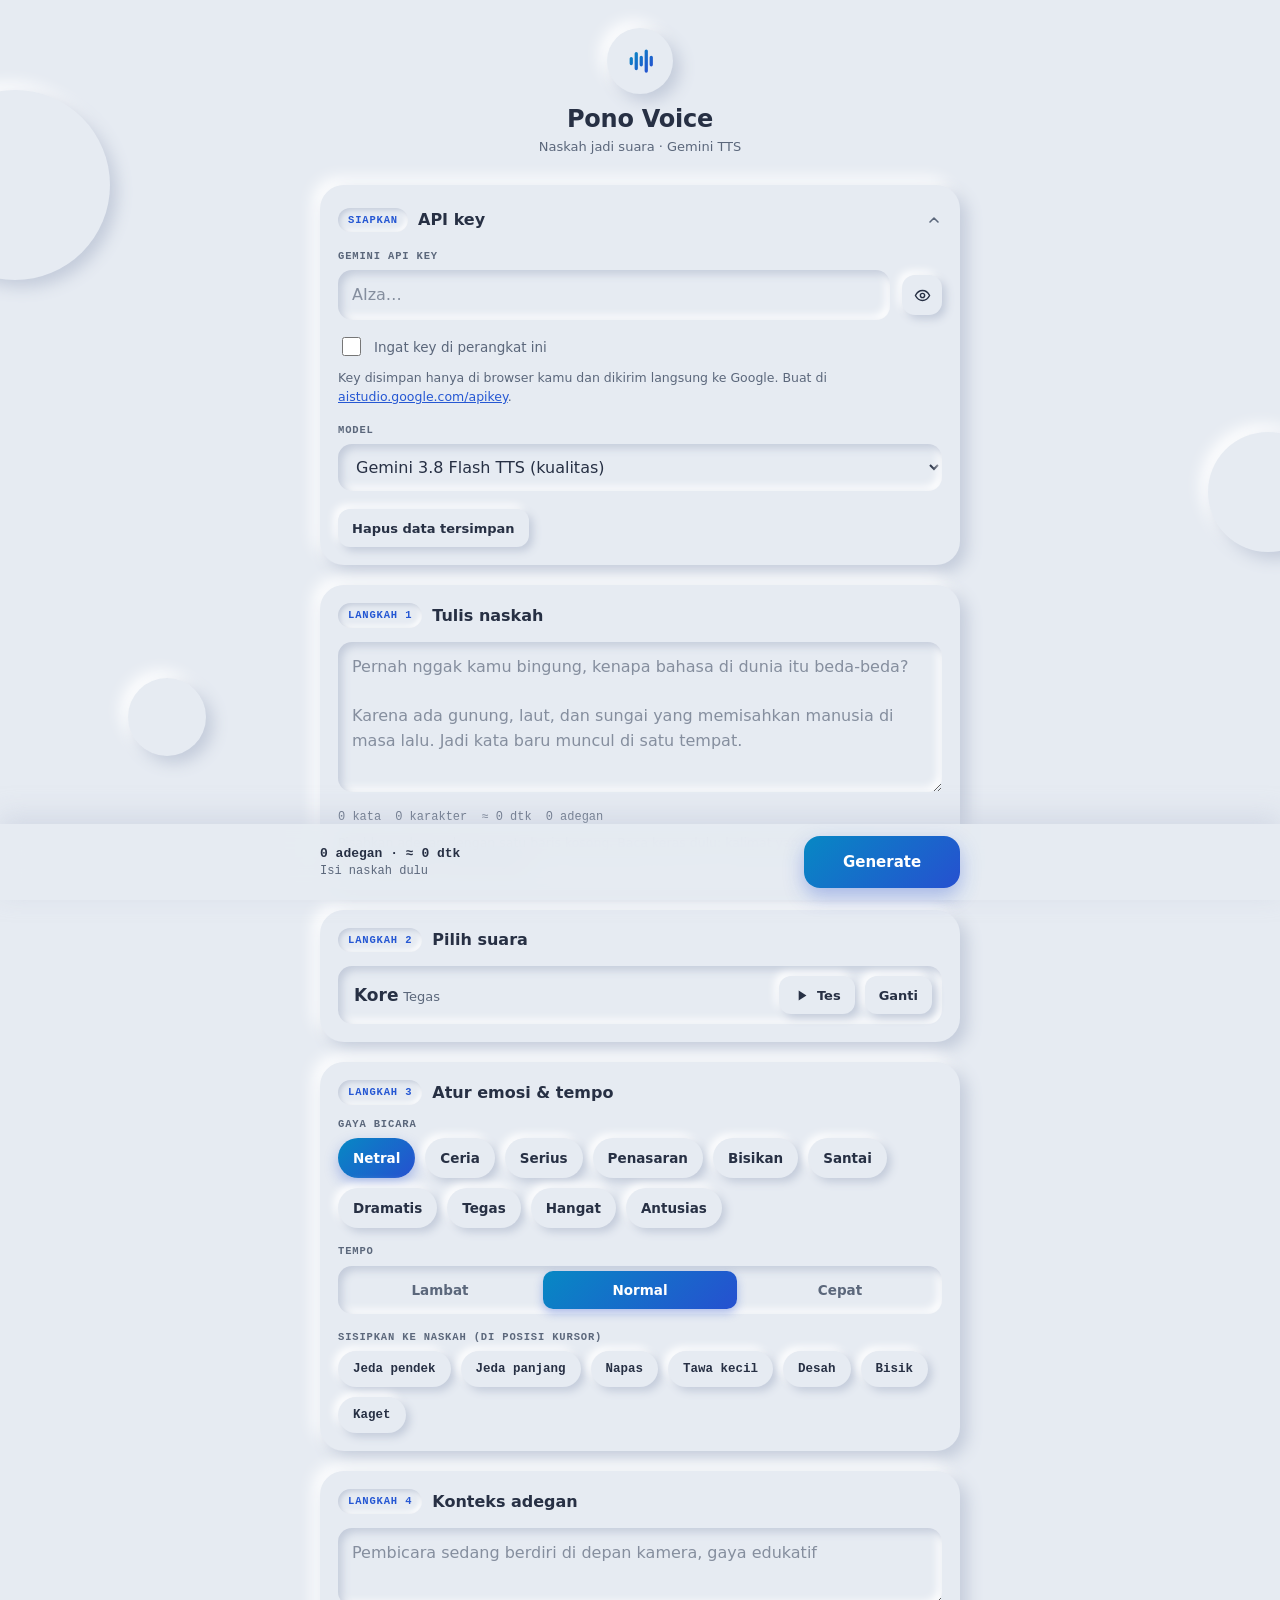
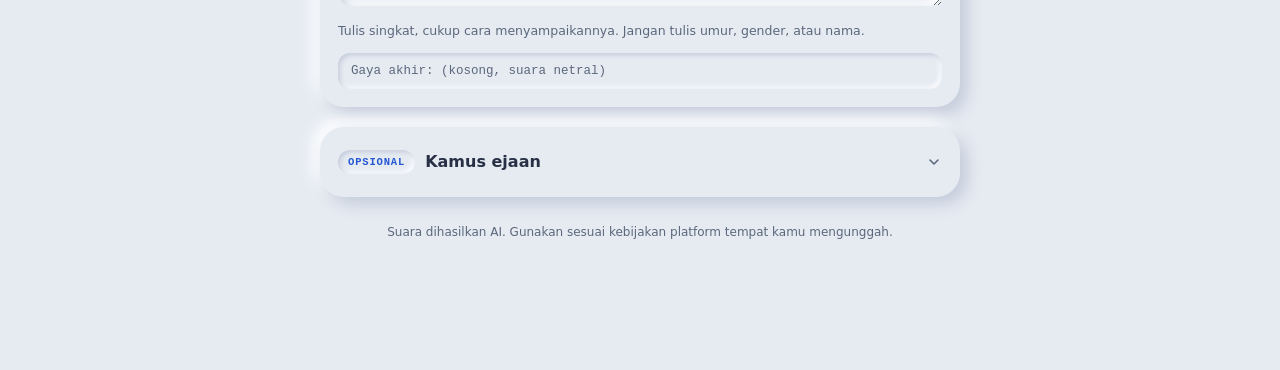
==== commit c5d27e4b: "Restyle UI to neumorphic (soft UI) with blue gradient accent Co-Authored-By: Claude Sonnet 5.5 <nore" ====
--- a/index.html
+++ b/index.html
@@ -3,132 +3,144 @@
 <head>
 <meta charset="utf-8">
 <meta name="viewport" content="width=device-width,initial-scale=1,viewport-fit=cover">
-<meta name="theme-color" content="#121212">
+<meta name="theme-color" content="#e6ebf2" media="(prefers-color-scheme: light)">
+<meta name="theme-color" content="#23272f" media="(prefers-color-scheme: dark)">
 <title>Pono Voice</title>
 <meta name="description" content="Naskah jadi suara dengan Gemini TTS. Ringan, jalan di browser, API key milik sendiri.">
-<link rel="icon" href="data:image/svg+xml,%3Csvg xmlns='http://www.w3.org/2000/svg' viewBox='0 0 32 32'%3E%3Crect width='32' height='32' rx='8' fill='%238b7cf6'/%3E%3Cpath d='M8 13v6M12 9v14M16 12v8M20 7v18M24 12v8' stroke='%23121212' stroke-width='2.4' stroke-linecap='round'/%3E%3C/svg%3E">
+<link rel="icon" href="data:image/svg+xml,%3Csvg xmlns='http://www.w3.org/2000/svg' viewBox='0 0 32 32'%3E%3Crect width='32' height='32' rx='16' fill='%232650d0'/%3E%3Cpath d='M8 13v6M12 9v14M16 12v8M20 7v18M24 12v8' stroke='%23fff' stroke-width='2.4' stroke-linecap='round'/%3E%3C/svg%3E">
 <style>
 :root{
-  --bg:#121212; --card:#1b1a18; --card2:#232120; --line:#2f2c29;
-  --text:#f2eee9; --mut:#8f877e; --acc:#8b7cf6; --acc-ink:#0f0c1f; --ok:#6fcf97; --err:#ff7466;
-  --glow:rgba(139,124,246,.18);
+  --bg:#e6ebf2; --hi:#ffffff; --lo:#c3cbda; --text:#273044; --mut:#5b677b;
+  --acc:#2557d3; --grad:linear-gradient(135deg,#0788c4 0%,#2650d0 100%); --glow:rgba(38,80,208,.34);
+  --err:#c8301f; --ok:#0f8a48;
+  --raise:7px 7px 16px var(--lo),-7px -7px 16px var(--hi);
+  --raise-s:4px 4px 9px var(--lo),-4px -4px 9px var(--hi);
+  --inset:inset 4px 4px 9px var(--lo),inset -4px -4px 9px var(--hi);
+  --inset-s:inset 2px 2px 5px var(--lo),inset -2px -2px 5px var(--hi);
   --mono:ui-monospace,SFMono-Regular,Menlo,Consolas,monospace;
-  --sans:ui-sans-serif,system-ui,-apple-system,"Segoe UI",Roboto,sans-serif;
-  color-scheme:dark;
-}
-@media (prefers-color-scheme:light){
-  :root{--bg:#f6f3ee;--card:#fff;--card2:#f1ece4;--line:#e2dbd0;--text:#1e1a16;--mut:#7b7268;--acc:#6d5bd9;--acc-ink:#fff;--glow:rgba(109,91,217,.14);color-scheme:light}
+  --sans:ui-rounded,"SF Pro Rounded",system-ui,-apple-system,"Segoe UI",Roboto,sans-serif;
+  color-scheme:light;
+}
+@media (prefers-color-scheme:dark){
+  :root{--bg:#23272f;--hi:#2d333d;--lo:#171a20;--text:#e8ecf3;--mut:#9aa5b8;--acc:#6db1ff;--err:#ff7b6e;--ok:#4ade80;--glow:rgba(38,80,208,.45);color-scheme:dark}
 }
 *{box-sizing:border-box;-webkit-tap-highlight-color:transparent}
-html{scroll-behavior:smooth}
-body{margin:0;background:var(--bg);color:var(--text);font:15px/1.5 var(--sans);
-  background-image:radial-gradient(70% 40% at 50% -6%,var(--glow),transparent 70%);background-repeat:no-repeat;
-  padding:0 16px calc(120px + env(safe-area-inset-bottom))}
-main{max-width:640px;margin:0 auto}
-header{display:flex;align-items:center;gap:12px;padding:22px 0 14px}
-.logo{width:38px;height:38px;border-radius:11px;background:var(--acc);display:grid;place-items:center;flex:none}
-.logo svg{width:22px;height:22px}
-h1{font-size:19px;line-height:1.1;margin:0;letter-spacing:-.01em}
-header p{margin:2px 0 0;color:var(--mut);font-size:12.5px}
-.card{background:var(--card);border:1px solid var(--line);border-radius:16px;padding:16px;margin:12px 0}
-.head{display:flex;align-items:center;gap:10px;margin-bottom:12px}
-.pill{font:600 10.5px/1 var(--mono);letter-spacing:.08em;text-transform:uppercase;color:var(--acc);
-  border:1px solid color-mix(in srgb,var(--acc) 40%,transparent);background:color-mix(in srgb,var(--acc) 10%,transparent);padding:5px 8px;border-radius:99px;white-space:nowrap}
-.head h2{font-size:16px;margin:0;letter-spacing:-.005em}
-.head .sp{flex:1}
-label.f{display:block;font:600 10.5px/1 var(--mono);letter-spacing:.08em;text-transform:uppercase;color:var(--mut);margin:0 0 7px}
+html{background:var(--bg);scroll-behavior:smooth}
+body{margin:0;background:var(--bg);color:var(--text);font:15px/1.5 var(--sans);position:relative;overflow-x:hidden;
+  padding:0 18px calc(128px + env(safe-area-inset-bottom))}
+.orb{position:fixed;border-radius:50%;background:var(--bg);box-shadow:var(--raise);pointer-events:none;z-index:0}
+.o1{width:190px;height:190px;left:-80px;top:90px}
+.o2{width:120px;height:120px;right:-48px;top:48%}
+.o3{width:78px;height:78px;left:10%;bottom:16%}
+main{position:relative;z-index:1;max-width:640px;margin:0 auto}
+header{text-align:center;padding:28px 0 8px}
+.logo{width:66px;height:66px;border-radius:50%;margin:0 auto 12px;display:grid;place-items:center;background:var(--bg);box-shadow:var(--raise)}
+.logo svg{width:30px;height:30px}
+h1{font-size:24px;line-height:1.1;margin:0;letter-spacing:-.01em;font-weight:700}
+header p{margin:5px 0 0;color:var(--mut);font-size:13px}
+.card{background:var(--bg);border-radius:24px;padding:18px;margin:20px 0;box-shadow:var(--raise);animation:rise .5s cubic-bezier(.2,.7,.2,1) both}
+@keyframes rise{from{opacity:0;transform:translateY(12px)}}
+@media (prefers-reduced-motion:reduce){.card{animation:none}*{transition:none!important}}
+.head{display:flex;align-items:center;gap:10px;margin-bottom:14px}
+.pill{font:700 10.5px/1 var(--mono);letter-spacing:.08em;text-transform:uppercase;color:var(--acc);background:var(--bg);box-shadow:var(--inset-s);padding:7px 10px;border-radius:99px;white-space:nowrap}
+.head h2{font-size:16px;margin:0;font-weight:700}
+label.f{display:block;font:700 10.5px/1 var(--mono);letter-spacing:.08em;text-transform:uppercase;color:var(--mut);margin:0 0 9px}
 textarea,input[type=text],input[type=password],select{
-  width:100%;background:var(--card2);color:var(--text);border:1px solid var(--line);border-radius:12px;
-  padding:12px 13px;font:inherit;font-size:16px;outline:none;transition:border-color .15s}
+  width:100%;background:var(--bg);color:var(--text);border:0;border-radius:14px;padding:13px 14px;font:inherit;font-size:16px;
+  outline:none;box-shadow:var(--inset);transition:box-shadow .2s}
 textarea{resize:vertical;min-height:150px;line-height:1.55}
-textarea.sm{min-height:76px}
-textarea:focus,input:focus,select:focus{border-color:var(--acc)}
-::placeholder{color:color-mix(in srgb,var(--mut) 75%,transparent)}
+textarea.sm{min-height:78px}
+textarea:focus,input:focus,select:focus{box-shadow:var(--inset),0 0 0 2px color-mix(in srgb,var(--acc) 55%,transparent)}
+::placeholder{color:color-mix(in srgb,var(--mut) 70%,transparent)}
 button{font:inherit;color:inherit;cursor:pointer}
-button:focus-visible,summary:focus-visible{outline:2px solid var(--acc);outline-offset:2px}
-.btn{display:inline-flex;align-items:center;justify-content:center;gap:7px;min-height:44px;padding:0 16px;border-radius:12px;
-  border:1px solid var(--line);background:var(--card2);font-weight:600;font-size:14px}
-.btn:active{transform:scale(.98)}
-.btn.pri{background:var(--acc);color:var(--acc-ink);border-color:transparent}
-.btn.sm{min-height:36px;padding:0 12px;font-size:13px;border-radius:10px}
+button:focus-visible,summary:focus-visible{outline:2px solid var(--acc);outline-offset:3px}
+.btn{display:inline-flex;align-items:center;justify-content:center;gap:7px;min-height:46px;padding:0 18px;border-radius:14px;border:0;
+  background:var(--bg);color:var(--text);box-shadow:var(--raise-s);font-weight:600;font-size:14px;transition:box-shadow .15s,filter .15s}
+.btn:active{box-shadow:var(--inset-s)}
+.btn.pri{background:var(--grad);color:#fff;box-shadow:0 8px 20px var(--glow)}
+.btn.pri:active{filter:brightness(.94);box-shadow:0 3px 8px var(--glow)}
+.btn.sm{min-height:38px;padding:0 14px;font-size:13px;border-radius:12px}
 .btn[disabled]{opacity:.45;pointer-events:none}
 .btn svg,.ib svg{width:17px;height:17px;flex:none}
-.ib{width:38px;height:38px;display:grid;place-items:center;border-radius:10px;border:1px solid var(--line);background:var(--card2)}
+.ib{width:40px;height:40px;display:grid;place-items:center;border-radius:13px;border:0;background:var(--bg);box-shadow:var(--raise-s);transition:box-shadow .15s;flex:none}
+.ib:active{box-shadow:var(--inset-s)}
 .ib[disabled]{opacity:.4;pointer-events:none}
-.meta{display:flex;flex-wrap:wrap;gap:6px 14px;margin-top:9px;color:var(--mut);font:12px var(--mono)}
-.hint{color:var(--mut);font-size:12.5px;margin:9px 0 0}
-.chips{display:flex;flex-wrap:wrap;gap:8px}
-.chip{min-height:38px;padding:0 13px;border-radius:99px;border:1px solid var(--line);background:var(--card2);font-size:13.5px;font-weight:500}
-.chip[aria-pressed=true]{background:color-mix(in srgb,var(--acc) 18%,transparent);border-color:var(--acc);color:var(--text)}
-.chip.tag{font:500 12.5px var(--mono);min-height:34px}
-.seg{display:grid;grid-template-columns:repeat(3,1fr);gap:6px;background:var(--card2);border:1px solid var(--line);border-radius:12px;padding:4px}
-.seg button{border:0;background:none;min-height:36px;border-radius:9px;font-size:13.5px;font-weight:600;color:var(--mut)}
-.seg button[aria-pressed=true]{background:var(--acc);color:var(--acc-ink)}
-.row{display:flex;gap:10px;align-items:center}
-.sub{margin-top:16px}
-/* voice */
-.vsum{display:flex;align-items:center;gap:12px;background:var(--card2);border:1px solid var(--line);border-radius:12px;padding:10px 10px 10px 14px}
-.vsum b{font-size:16px}.vsum span{color:var(--mut);font-size:13px}
+.meta{display:flex;flex-wrap:wrap;gap:6px 14px;margin-top:12px;color:var(--mut);font:12px var(--mono)}
+.hint{color:var(--mut);font-size:12.5px;margin:10px 0 0}
+.chips{display:flex;flex-wrap:wrap;gap:10px}
+.chip{min-height:40px;padding:0 15px;border-radius:99px;border:0;background:var(--bg);box-shadow:var(--raise-s);font-size:13.5px;font-weight:600;transition:box-shadow .15s}
+.chip:active{box-shadow:var(--inset-s)}
+.chip[aria-pressed=true]{background:var(--grad);color:#fff;box-shadow:0 6px 14px var(--glow)}
+.chip.tag{font:600 12.5px var(--mono);min-height:36px}
+.seg{display:grid;grid-template-columns:repeat(3,1fr);gap:6px;background:var(--bg);box-shadow:var(--inset);border-radius:14px;padding:5px}
+.seg button{border:0;background:none;min-height:38px;border-radius:10px;font-size:13.5px;font-weight:700;color:var(--mut);transition:background .15s}
+.seg button[aria-pressed=true]{background:var(--grad);color:#fff;box-shadow:0 4px 10px var(--glow)}
+.row{display:flex;gap:12px;align-items:center}
+.sub{margin-top:18px}
+.vsum{display:flex;align-items:center;gap:10px;background:var(--bg);box-shadow:var(--inset);border-radius:14px;padding:10px 10px 10px 16px}
+.vsum b{font-size:17px}.vsum span{color:var(--mut);font-size:13px}
 .vsum .sp{flex:1;min-width:0}
-.vgrid{display:grid;grid-template-columns:repeat(auto-fill,minmax(104px,1fr));gap:8px;margin-top:10px}
-.v{text-align:left;padding:10px 11px;border-radius:12px;border:1px solid var(--line);background:var(--card2);line-height:1.25}
+.vgrid{display:grid;grid-template-columns:repeat(auto-fill,minmax(104px,1fr));gap:12px;margin-top:14px;padding:4px 2px}
+.v{text-align:left;padding:11px 12px;border-radius:14px;border:0;background:var(--bg);box-shadow:var(--raise-s);line-height:1.25;transition:box-shadow .15s}
 .v b{display:block;font-size:14px}.v span{color:var(--mut);font-size:12px}
-.v[aria-pressed=true]{border-color:var(--acc);background:color-mix(in srgb,var(--acc) 14%,transparent)}
-/* key */
-details>summary{list-style:none;cursor:pointer;display:flex;align-items:center;gap:10px;min-height:32px}
+.v:active{box-shadow:var(--inset-s)}
+.v[aria-pressed=true]{background:var(--grad);color:#fff;box-shadow:0 6px 14px var(--glow)}
+.v[aria-pressed=true] span{color:rgba(255,255,255,.88)}
+details>summary{list-style:none;cursor:pointer;display:flex;align-items:center;gap:10px;min-height:34px}
 details>summary::-webkit-details-marker{display:none}
 .chev{margin-left:auto;width:16px;height:16px;transition:transform .2s;color:var(--mut)}
 details[open] .chev{transform:rotate(180deg)}
-.ok{color:var(--ok);font:600 12px var(--mono)}
-.chk{display:flex;align-items:center;gap:9px;margin-top:11px;font-size:13.5px;color:var(--mut)}
-.chk input{width:18px;height:18px;accent-color:var(--acc)}
+.ok{color:var(--ok);font:700 11.5px var(--mono);white-space:nowrap}
+.chk{display:flex;align-items:center;gap:10px;margin-top:14px;font-size:13.5px;color:var(--mut)}
+.chk input{width:19px;height:19px;accent-color:var(--acc)}
 a{color:var(--acc)}
-/* result */
-.final{font:12.5px var(--mono);color:var(--mut);background:var(--card2);border:1px dashed var(--line);border-radius:10px;padding:9px 11px;margin-top:10px;word-break:break-word}
-.tl{display:flex;gap:3px;height:30px;margin-bottom:8px}
-.tl button{border:1px solid;border-radius:8px;font:600 10.5px var(--mono);padding:0;min-width:0;overflow:hidden;white-space:nowrap}
-.wave{position:relative;background:var(--card2);border:1px solid var(--line);border-radius:12px;height:72px;cursor:pointer;overflow:hidden;touch-action:none}
+.final{font:12.5px var(--mono);color:var(--mut);background:var(--bg);box-shadow:var(--inset-s);border-radius:12px;padding:11px 13px;margin-top:12px;word-break:break-word}
+.tl{display:flex;gap:8px;min-height:36px;margin-bottom:12px}
+.tl button{display:flex;align-items:center;justify-content:center;gap:6px;border:0;border-radius:12px;background:var(--bg);box-shadow:var(--raise-s);
+  font:700 11px var(--mono);color:var(--text);padding:0 4px;min-width:0;overflow:hidden;white-space:nowrap}
+.tl button:active{box-shadow:var(--inset-s)}
+.wave{position:relative;background:var(--bg);box-shadow:var(--inset);border-radius:16px;height:76px;cursor:pointer;overflow:hidden;touch-action:none}
 .wave canvas{width:100%;height:100%;display:block}
-.player{display:flex;align-items:center;gap:12px;margin-top:10px}
+.player{display:flex;align-items:center;gap:12px;margin-top:14px}
 .time{font:13px var(--mono);color:var(--mut)}
-.scene{border:1px solid var(--line);border-radius:12px;background:var(--card2);padding:11px;margin-top:10px}
-.scene .top{display:flex;align-items:center;gap:8px;margin-bottom:8px}
-.dot{width:9px;height:9px;border-radius:50%;flex:none}
-.scene .top b{font-size:13.5px}.scene .top .t{font:11.5px var(--mono);color:var(--mut);flex:1;min-width:0;white-space:nowrap;overflow:hidden;text-overflow:ellipsis}
-.scene textarea{min-height:64px;font-size:15px;background:var(--card);padding:10px 11px}
-.st{font:12px var(--mono);margin-top:7px;color:var(--mut)}
+.scene{border-radius:16px;background:var(--bg);box-shadow:var(--raise-s);padding:12px;margin:16px 4px 4px}
+.scene .top{display:flex;align-items:center;gap:8px;margin-bottom:10px}
+.dot{width:9px;height:9px;border-radius:50%;flex:none;display:inline-block}
+.scene .top b{font-size:13.5px;flex:1;min-width:0}
+.scene textarea{min-height:84px;font-size:15px;padding:11px 12px;border-radius:12px;box-shadow:var(--inset-s)}
+.st{font:12px var(--mono);margin-top:9px;color:var(--mut)}
 .st.err{color:var(--err)}.st.go{color:var(--acc)}
 .spin{display:inline-block;width:11px;height:11px;border:2px solid currentColor;border-right-color:transparent;border-radius:50%;animation:r .7s linear infinite;vertical-align:-1px;margin-right:6px}
 @keyframes r{to{transform:rotate(360deg)}}
-/* bar */
-.bar{position:fixed;left:0;right:0;bottom:0;z-index:20;padding:10px 16px calc(10px + env(safe-area-inset-bottom));
-  background:color-mix(in srgb,var(--bg) 88%,transparent);backdrop-filter:blur(14px);-webkit-backdrop-filter:blur(14px);border-top:1px solid var(--line)}
-.bar .in{max-width:640px;margin:0 auto;display:flex;align-items:center;gap:12px}
+.bar{position:fixed;left:0;right:0;bottom:0;z-index:20;padding:12px 18px calc(12px + env(safe-area-inset-bottom));
+  background:color-mix(in srgb,var(--bg) 90%,transparent);backdrop-filter:blur(14px);-webkit-backdrop-filter:blur(14px);
+  box-shadow:0 -8px 26px color-mix(in srgb,var(--lo) 55%,transparent)}
+.bar .in{max-width:640px;margin:0 auto;display:flex;align-items:center;gap:14px}
 .bar .info{flex:1;min-width:0;font:12px/1.35 var(--mono);color:var(--mut)}
 .bar .info b{display:block;color:var(--text);font-size:13px}
-.go{position:relative;overflow:hidden;min-width:150px;min-height:50px;font-size:15px}
-.go::before{content:"";position:absolute;inset:0;width:var(--p,0%);background:rgba(255,255,255,.22);transition:width .3s}
+.go{position:relative;overflow:hidden;min-width:156px;min-height:52px;font-size:15px;border-radius:16px}
+.go::before{content:"";position:absolute;inset:0;width:var(--p,0%);background:rgba(255,255,255,.26);transition:width .3s}
 .go>*{position:relative}
-.toast{position:fixed;left:16px;right:16px;bottom:calc(84px + env(safe-area-inset-bottom));z-index:30;max-width:608px;margin:0 auto;
-  background:var(--card2);border:1px solid var(--line);border-left:3px solid var(--acc);border-radius:12px;padding:11px 14px;font-size:13.5px;
-  box-shadow:0 10px 30px rgba(0,0,0,.35);display:none}
+.toast{position:fixed;left:18px;right:18px;bottom:calc(92px + env(safe-area-inset-bottom));z-index:30;max-width:604px;margin:0 auto;
+  background:var(--bg);box-shadow:var(--raise);border-left:4px solid var(--acc);border-radius:14px;padding:12px 15px;font-size:13.5px;display:none}
 .toast.show{display:block}.toast.err{border-left-color:var(--err)}.toast.ok{border-left-color:var(--ok)}
-footer{color:var(--mut);font-size:12px;text-align:center;margin:22px 0 0}
+footer{color:var(--mut);font-size:12px;text-align:center;margin:26px 0 0}
 [hidden]{display:none!important}
 </style>
 </head>
 <body>
+<div class="orb o1" aria-hidden="true"></div><div class="orb o2" aria-hidden="true"></div><div class="orb o3" aria-hidden="true"></div>
 <main>
 <header>
-  <div class="logo" aria-hidden="true"><svg viewBox="0 0 24 24" fill="none" stroke="#0f0c1f" stroke-width="2.4" stroke-linecap="round"><path d="M5 10v4M9 6v12M13 9v6M17 4v16M21 9v6"/></svg></div>
-  <div><h1>Pono Voice</h1><p>Naskah jadi suara · Gemini TTS</p></div>
+  <div class="logo" aria-hidden="true"><svg viewBox="0 0 24 24" fill="none" stroke="url(#lg)" stroke-width="2.6" stroke-linecap="round"><defs><linearGradient id="lg" x1="0" y1="0" x2="1" y2="1"><stop offset="0" stop-color="#0788c4"/><stop offset="1" stop-color="#2650d0"/></linearGradient></defs><path d="M5 10v4M9 6v12M13 9v6M17 4v16M21 9v6"/></svg></div>
+  <h1>Pono Voice</h1><p>Naskah jadi suara · Gemini TTS</p>
 </header>
 
 <!-- API -->
 <section class="card" id="keyCard">
   <details id="keyBox" open>
     <summary>
-      <span class="pill">Siapkan</span><h2 style="font-size:16px;margin:0">API key &amp; model</h2>
+      <span class="pill">Siapkan</span><h2 style="font-size:16px;margin:0;white-space:nowrap">API key</h2>
       <span class="ok" id="keyOk" hidden>● TERSIMPAN</span>
       <svg class="chev" viewBox="0 0 24 24" fill="none" stroke="currentColor" stroke-width="2.4" stroke-linecap="round" stroke-linejoin="round"><path d="m6 9 6 6 6-6"/></svg>
     </summary>
@@ -251,7 +263,7 @@
 const EMOS=[["netral","Netral",""],["ceria","Ceria","cheerful and upbeat"],["serius","Serius","serious and authoritative"],["penasaran","Penasaran","curious and intrigued"],["bisik","Bisikan","whispered and intimate"],["santai","Santai","relaxed and conversational"],["dramatis","Dramatis","dramatic, building tension"],["tegas","Tegas","firm and confident"],["hangat","Hangat","warm and friendly"],["antusias","Antusias","excited and energetic"]];
 const TAGS=[["Jeda pendek","<short pause>"],["Jeda panjang","<long pause>"],["Napas","<breath>"],["Tawa kecil","<chuckle>"],["Desah","<sigh>"],["Bisik","<whispers>"],["Kaget","<gasp>"]];
 const TEMPO={slow:"slower pace",normal:"",fast:"slightly faster pace"};
-const COLORS=["#8b7cf6","#38bdf8","#5eead4","#f472b6","#a3e635","#c4b5fd"];
+const COLORS=["#3b82f6","#06b6d4","#8b5cf6","#10b981","#f59e0b","#ec4899"];
 const MAXCHARS=900, WPS=2.6;
 
 const S={voice:store.get('voice','Kore'),emo:store.get('emo','netral'),tempo:store.get('tempo','normal'),
@@ -492,8 +504,7 @@
 function buildTimeline(){
   const tl=$('#tl');tl.innerHTML='';
   S.scenes.forEach((s,i)=>{if(!s.pcm)return;const c=COLORS[i%COLORS.length];const b=document.createElement('button');b.type='button';
-    b.style.flex=Math.max(s.dur,.5)+' 1 0';b.style.color=c;b.style.borderColor=c;b.style.background='color-mix(in srgb,'+c+' 18%,transparent)';
-    b.textContent='A'+(i+1);b.setAttribute('aria-label','Putar adegan '+(i+1));b.onclick=()=>playScene(i);tl.appendChild(b)});
+    b.style.flex=Math.max(s.dur,.5)+' 1 0';b.innerHTML='<i class="dot" style="background:'+c+'"></i>A'+(i+1);b.setAttribute('aria-label','Putar adegan '+(i+1));b.onclick=()=>playScene(i);tl.appendChild(b)});
 }
 const ICO={play:'<svg viewBox="0 0 24 24" fill="currentColor"><path d="M8 5v14l11-7z"/></svg>',pause:'<svg viewBox="0 0 24 24" fill="currentColor"><path d="M7 5h4v14H7zM13 5h4v14h-4z"/></svg>',
   redo:'<svg viewBox="0 0 24 24" fill="none" stroke="currentColor" stroke-width="2.2" stroke-linecap="round" stroke-linejoin="round"><path d="M20 11a8 8 0 1 0-2.3 5.7M20 4v7h-7"/></svg>',
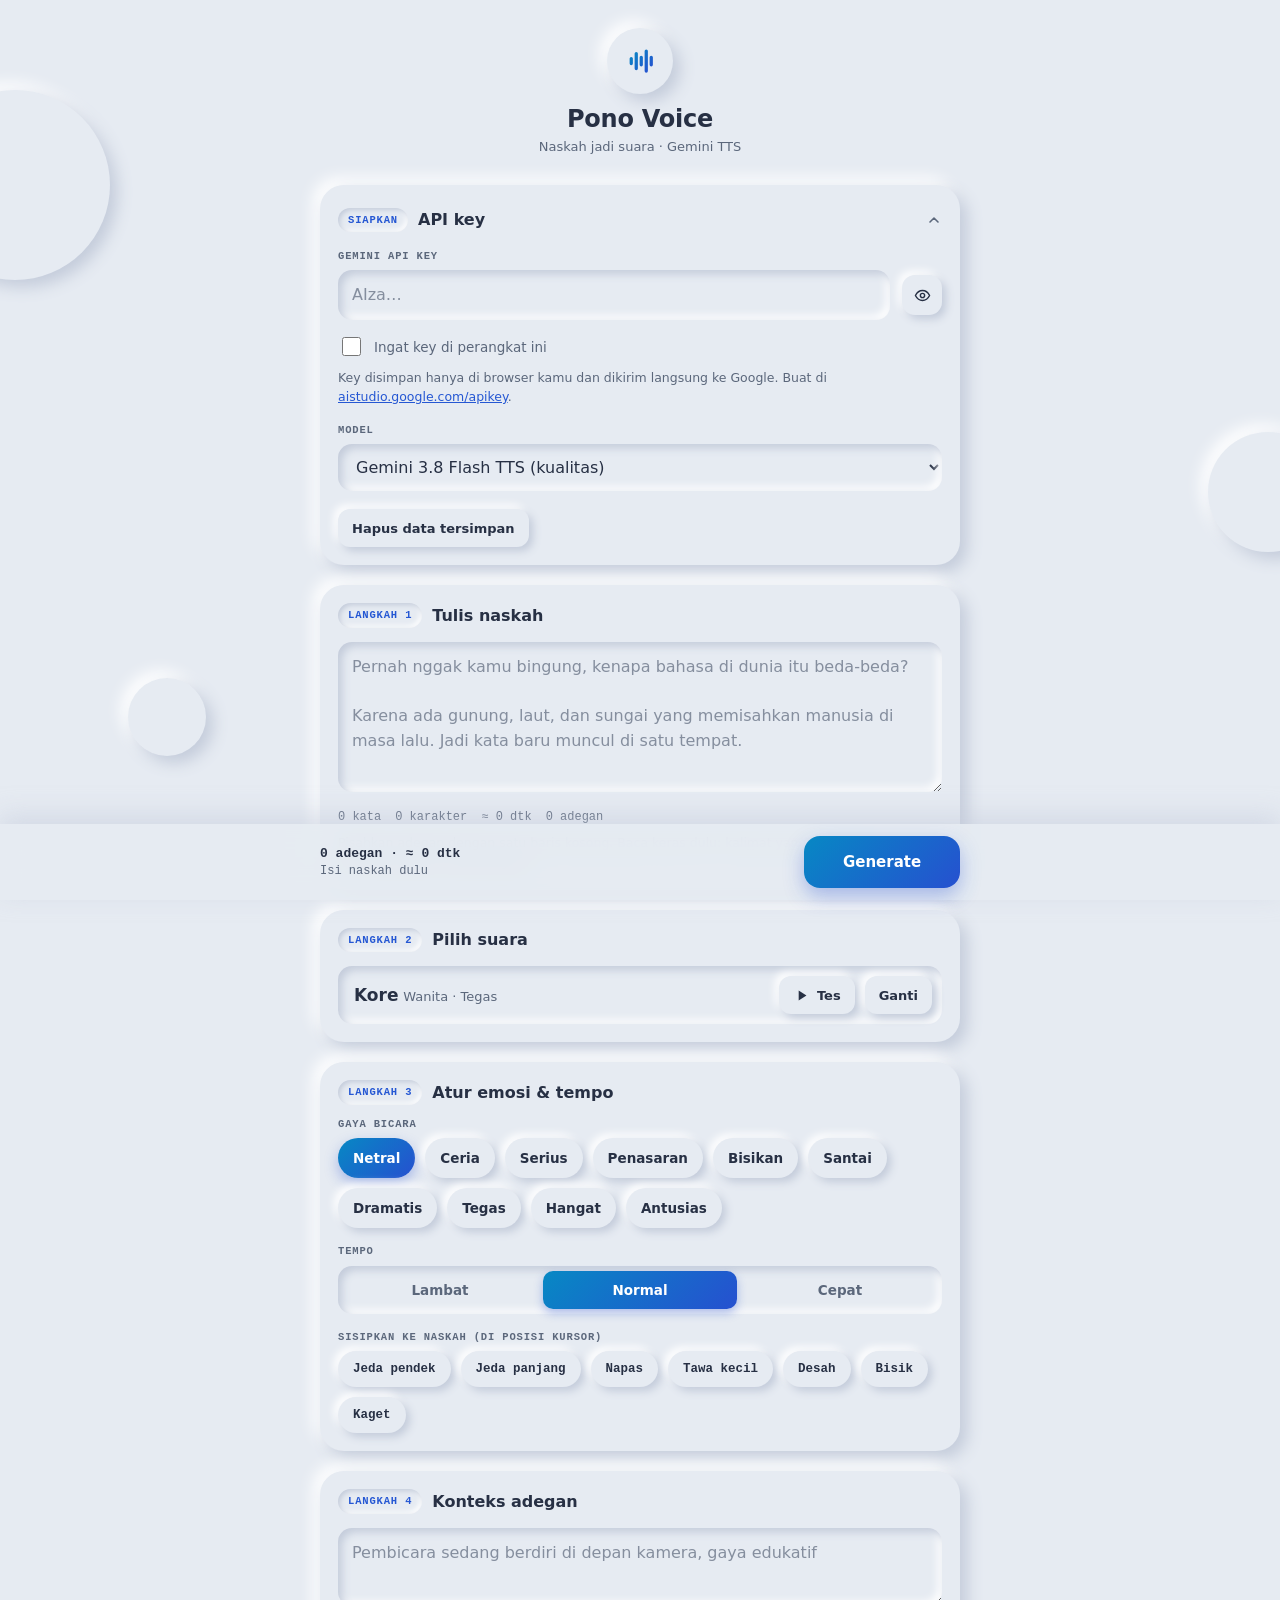
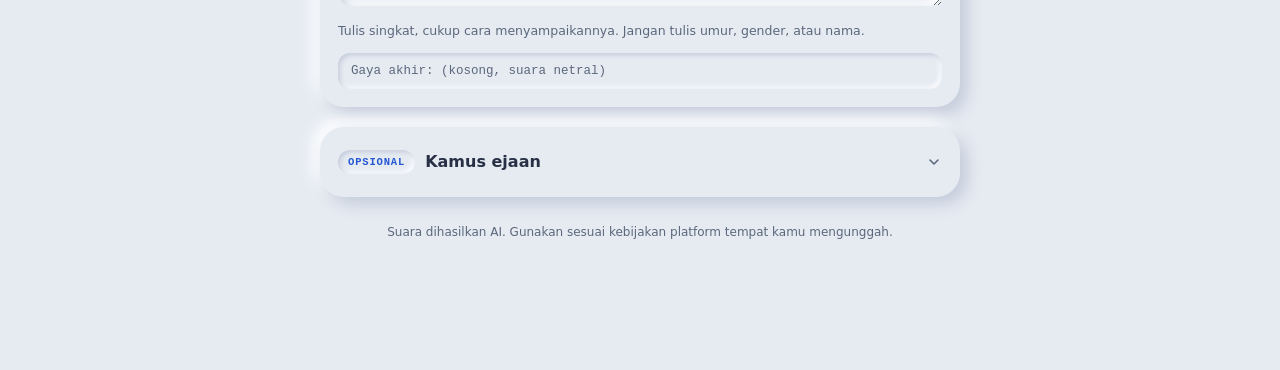
==== commit cd754521: "Voice picker: gender labels (Pria/Wanita) and filter Co-Authored-By: Claude Sonnet 5.5 <noreply@anth" ====
--- a/index.html
+++ b/index.html
@@ -85,7 +85,8 @@
 .v b{display:block;font-size:14px}.v span{color:var(--mut);font-size:12px}
 .v:active{box-shadow:var(--inset-s)}
 .v[aria-pressed=true]{background:var(--grad);color:#fff;box-shadow:0 6px 14px var(--glow)}
-.v[aria-pressed=true] span{color:rgba(255,255,255,.88)}
+.v em{display:block;margin-top:5px;font:700 10.5px var(--mono);font-style:normal;letter-spacing:.04em;color:var(--acc)}
+.v[aria-pressed=true] span,.v[aria-pressed=true] em{color:rgba(255,255,255,.9)}
 details>summary{list-style:none;cursor:pointer;display:flex;align-items:center;gap:10px;min-height:34px}
 details>summary::-webkit-details-marker{display:none}
 .chev{margin-left:auto;width:16px;height:16px;transition:transform .2s;color:var(--mut)}
@@ -182,7 +183,8 @@
     <button class="btn sm" id="vToggle" type="button" aria-expanded="false">Ganti</button>
   </div>
   <div id="vWrap" hidden>
-    <input id="vSearch" type="text" placeholder="Cari nama atau karakter suara…" style="margin-top:10px" autocomplete="off">
+    <div class="seg g4" id="vGender" style="margin-top:12px"><button type="button" data-v="all">Semua</button><button type="button" data-v="P">Pria</button><button type="button" data-v="W">Wanita</button></div>
+    <input id="vSearch" type="text" placeholder="Cari nama atau karakter suara…" style="margin-top:12px" autocomplete="off">
     <div class="vgrid" id="vGrid"></div>
   </div>
 </section>
@@ -259,14 +261,15 @@
   set(k,v){try{localStorage.setItem('pv.'+k,JSON.stringify(v))}catch{}},
   del(k){try{localStorage.removeItem('pv.'+k)}catch{}}
 };
-const VOICES=[["Zephyr","Cerah"],["Puck","Ceria"],["Charon","Informatif"],["Kore","Tegas"],["Fenrir","Bersemangat"],["Leda","Muda"],["Orus","Tegas"],["Aoede","Ringan"],["Callirrhoe","Santai"],["Autonoe","Cerah"],["Enceladus","Berembus"],["Iapetus","Jernih"],["Umbriel","Santai"],["Algieba","Halus"],["Despina","Halus"],["Erinome","Jernih"],["Algenib","Serak"],["Rasalgethi","Informatif"],["Laomedeia","Ceria"],["Achernar","Lembut"],["Alnilam","Tegas"],["Schedar","Rata"],["Gacrux","Dewasa"],["Pulcherrima","Lugas"],["Achird","Ramah"],["Zubenelgenubi","Kasual"],["Vindemiatrix","Lembut"],["Sadachbia","Hidup"],["Sadaltager","Berpengetahuan"],["Sulafat","Hangat"]];
+const VOICES=[["Zephyr","Cerah","W"],["Puck","Ceria","P"],["Charon","Informatif","P"],["Kore","Tegas","W"],["Fenrir","Bersemangat","P"],["Leda","Muda","W"],["Orus","Tegas","P"],["Aoede","Ringan","W"],["Callirrhoe","Santai","W"],["Autonoe","Cerah","W"],["Enceladus","Berembus","P"],["Iapetus","Jernih","P"],["Umbriel","Santai","P"],["Algieba","Halus","P"],["Despina","Halus","W"],["Erinome","Jernih","W"],["Algenib","Serak","P"],["Rasalgethi","Informatif","P"],["Laomedeia","Ceria","W"],["Achernar","Lembut","W"],["Alnilam","Tegas","P"],["Schedar","Rata","P"],["Gacrux","Dewasa","W"],["Pulcherrima","Lugas","W"],["Achird","Ramah","P"],["Zubenelgenubi","Kasual","P"],["Vindemiatrix","Lembut","W"],["Sadachbia","Hidup","P"],["Sadaltager","Berpengetahuan","P"],["Sulafat","Hangat","W"]];
+const GEN={W:"Wanita",P:"Pria"};
 const EMOS=[["netral","Netral",""],["ceria","Ceria","cheerful and upbeat"],["serius","Serius","serious and authoritative"],["penasaran","Penasaran","curious and intrigued"],["bisik","Bisikan","whispered and intimate"],["santai","Santai","relaxed and conversational"],["dramatis","Dramatis","dramatic, building tension"],["tegas","Tegas","firm and confident"],["hangat","Hangat","warm and friendly"],["antusias","Antusias","excited and energetic"]];
 const TAGS=[["Jeda pendek","<short pause>"],["Jeda panjang","<long pause>"],["Napas","<breath>"],["Tawa kecil","<chuckle>"],["Desah","<sigh>"],["Bisik","<whispers>"],["Kaget","<gasp>"]];
 const TEMPO={slow:"slower pace",normal:"",fast:"slightly faster pace"};
 const COLORS=["#3b82f6","#06b6d4","#8b5cf6","#10b981","#f59e0b","#ec4899"];
 const MAXCHARS=900, WPS=2.6;
 
-const S={voice:store.get('voice','Kore'),emo:store.get('emo','netral'),tempo:store.get('tempo','normal'),
+const S={gf:store.get('gf','all'),voice:store.get('voice','Kore'),emo:store.get('emo','netral'),tempo:store.get('tempo','normal'),
   gap:store.get('gap',0.25),scenes:[],rate:24000,busy:false,abort:null,stopAt:null,merged:null,url:null,peaks:null,total:0};
 const audio=new Audio(); audio.preload='auto';
 let preview=null;
@@ -340,14 +343,17 @@
 /* ---------- voice / emotion UI ---------- */
 function renderVoices(){
   const q=$('#vSearch').value.trim().toLowerCase();const g=$('#vGrid');g.innerHTML='';
-  VOICES.filter(v=>!q||(v[0]+' '+v[1]).toLowerCase().includes(q)).forEach(([n,d])=>{
+  VOICES.filter(v=>(S.gf==='all'||v[2]===S.gf)&&(!q||(v[0]+' '+v[1]+' '+GEN[v[2]]).toLowerCase().includes(q))).forEach(([n,d,x])=>{
     const b=document.createElement('button');b.type='button';b.className='v';b.setAttribute('aria-pressed',n===S.voice);
-    b.innerHTML='<b>'+n+'</b><span>'+d+'</span>';
+    b.innerHTML='<b>'+n+'</b><span>'+d+'</span><em>'+(x==='W'?'♀ ':'♂ ')+GEN[x]+'</em>';
     b.onclick=()=>{S.voice=n;store.set('voice',n);setVoiceSummary();renderVoices();$('#vWrap').hidden=true;$('#vToggle').setAttribute('aria-expanded','false');$('#vToggle').textContent='Ganti';updateStats()};
     g.appendChild(b);
   });
-}
-function setVoiceSummary(){const v=VOICES.find(x=>x[0]===S.voice)||VOICES[3];$('#vName').textContent=v[0];$('#vDesc').textContent=v[1]}
+  if(!g.children.length){g.innerHTML='<p class="hint" style="grid-column:1/-1">Tidak ada suara yang cocok.</p>'}
+}
+document.querySelectorAll('#vGender button').forEach(b=>b.onclick=()=>{S.gf=b.dataset.v;store.set('gf',S.gf);syncGender();renderVoices()});
+function syncGender(){document.querySelectorAll('#vGender button').forEach(b=>b.setAttribute('aria-pressed',b.dataset.v===S.gf))}
+function setVoiceSummary(){const v=VOICES.find(x=>x[0]===S.voice)||VOICES[3];$('#vName').textContent=v[0];$('#vDesc').textContent=GEN[v[2]]+' · '+v[1]}
 $('#vToggle').onclick=()=>{const h=$('#vWrap').hidden;$('#vWrap').hidden=!h;$('#vToggle').setAttribute('aria-expanded',h);$('#vToggle').textContent=h?'Tutup':'Ganti'};
 $('#vSearch').addEventListener('input',renderVoices);
 function renderEmo(){
@@ -586,7 +592,7 @@
 };
 
 /* ---------- init ---------- */
-initSettings();setVoiceSummary();renderVoices();renderEmo();syncTempo();renderTags();updateStats();updateStyle();
+initSettings();setVoiceSummary();syncGender();renderVoices();renderEmo();syncTempo();renderTags();updateStats();updateStyle();
 </script>
 </body>
 </html>
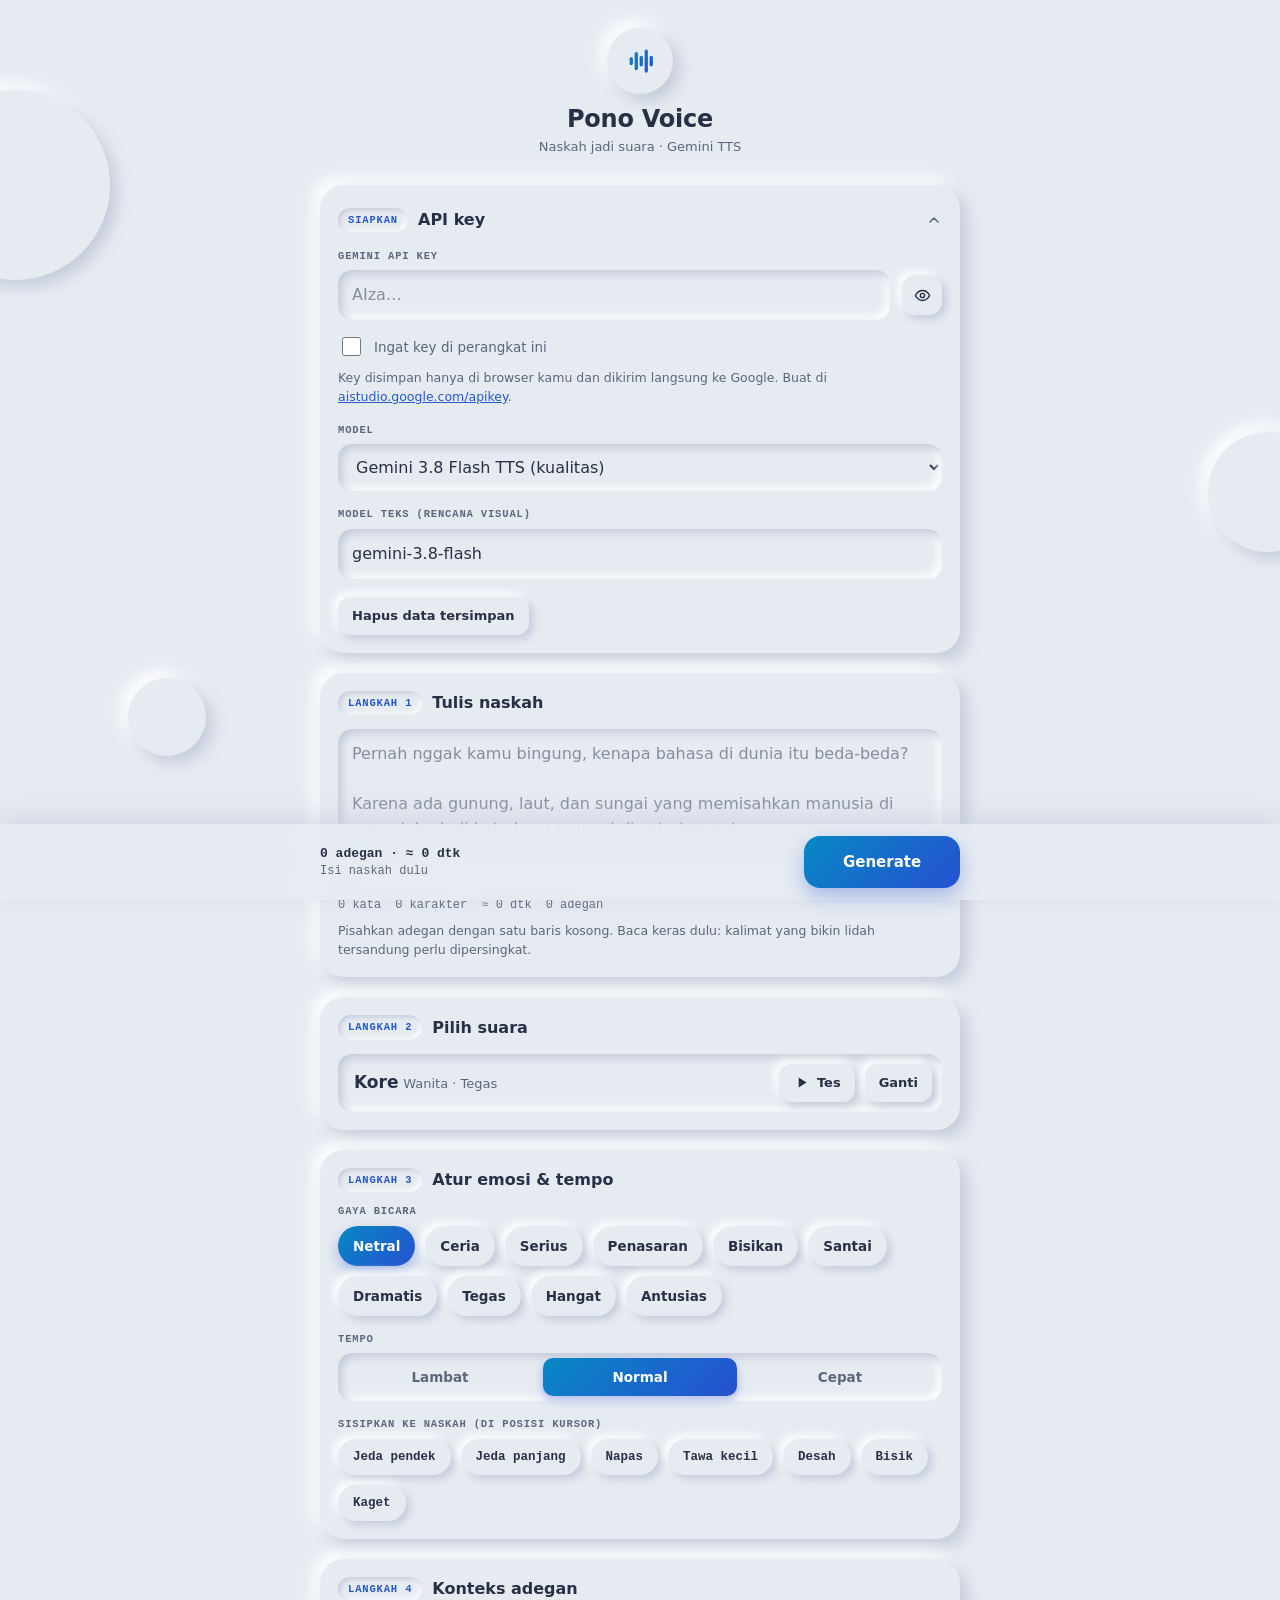
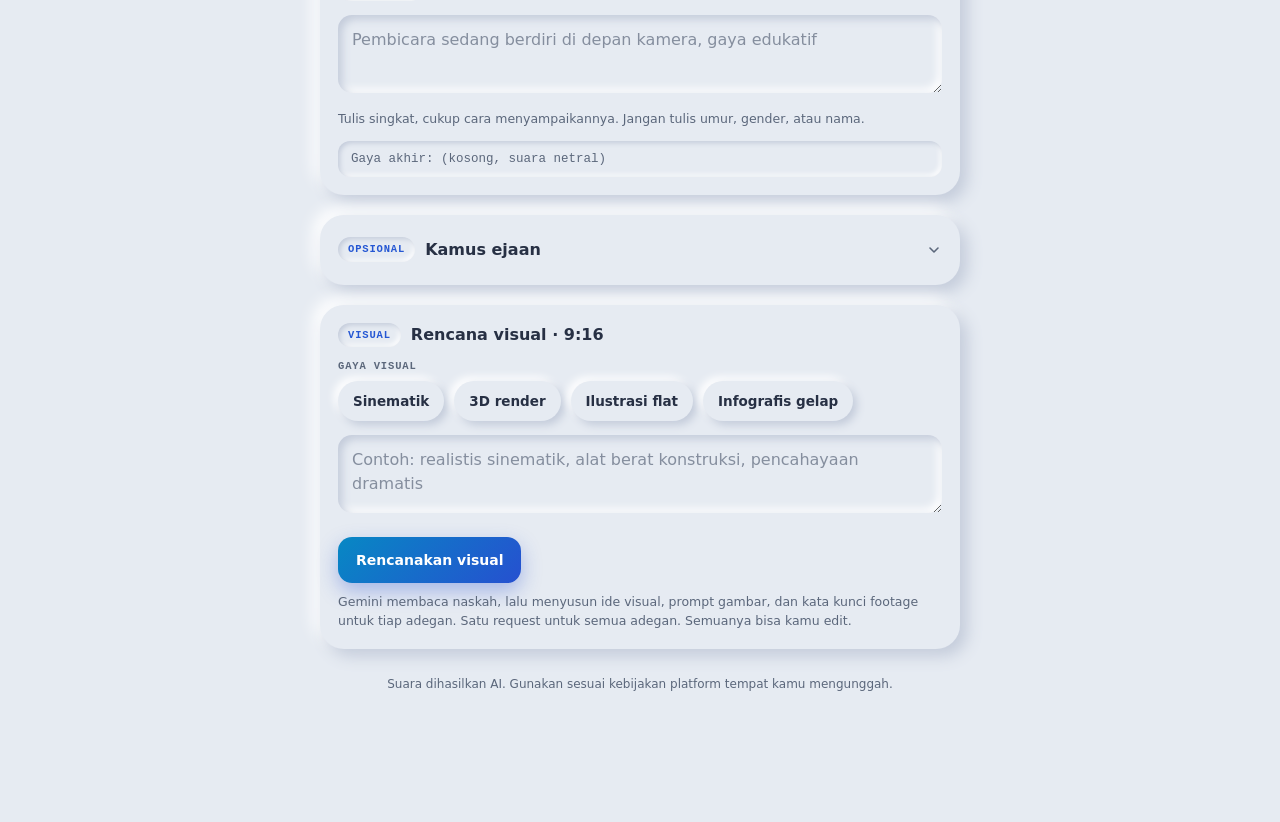
==== commit e3b70050: "Add MP3 export, CapCut clip durations, scene text copy, and Gemini visual plan (9:16) Co-Authored-By" ====
--- a/index.html
+++ b/index.html
@@ -125,6 +125,11 @@
 .toast{position:fixed;left:18px;right:18px;bottom:calc(92px + env(safe-area-inset-bottom));z-index:30;max-width:604px;margin:0 auto;
   background:var(--bg);box-shadow:var(--raise);border-left:4px solid var(--acc);border-radius:14px;padding:12px 15px;font-size:13.5px;display:none}
 .toast.show{display:block}.toast.err{border-left-color:var(--err)}.toast.ok{border-left-color:var(--ok)}
+.scene .src{color:var(--mut);font-size:13px;margin:0 0 4px;display:-webkit-box;-webkit-line-clamp:2;-webkit-box-orient:vertical;overflow:hidden}
+.scene label.f{margin:14px 0 8px}
+.scene input[type=text]{padding:11px 12px;border-radius:12px;box-shadow:var(--inset-s);font-size:15px}
+.scene .vd{font:11.5px var(--mono);color:var(--mut);white-space:nowrap}
+.scene .acts{display:flex;gap:10px;flex-wrap:wrap;margin-top:12px}
 footer{color:var(--mut);font-size:12px;text-align:center;margin:26px 0 0}
 [hidden]{display:none!important}
 </style>
@@ -161,6 +166,9 @@
         </select>
         <input id="modelCustom" type="text" placeholder="id model, contoh: gemini-3.8-flash-tts" style="margin-top:8px" hidden autocapitalize="off" spellcheck="false">
       </div>
+      <div class="sub"><label class="f" for="textModel">Model teks (rencana visual)</label>
+        <input id="textModel" type="text" value="gemini-3.8-flash" autocapitalize="off" spellcheck="false">
+      </div>
       <div class="sub row"><button class="btn sm" id="forget" type="button">Hapus data tersimpan</button></div>
     </div>
   </details>
@@ -236,12 +244,34 @@
       <option value="0">0 dtk</option><option value="0.25">0.25</option><option value="0.5">0.5</option><option value="0.8">0.8</option>
     </select>
   </div>
-  <div class="row sub" style="flex-wrap:wrap">
-    <input id="fname" type="text" value="naskah" style="flex:1;min-width:120px" aria-label="Nama file" autocapitalize="off" spellcheck="false">
-    <button class="btn pri" id="dl" type="button"><svg viewBox="0 0 24 24" fill="none" stroke="currentColor" stroke-width="2.2" stroke-linecap="round" stroke-linejoin="round"><path d="M12 4v11m0 0-4-4m4 4 4-4M5 20h14"/></svg>Unduh WAV</button>
-    <button class="btn" id="copyT" type="button">Salin waktu</button>
+  <div class="sub"><label class="f" for="fname">Nama file</label>
+    <input id="fname" type="text" value="naskah" autocapitalize="off" spellcheck="false"></div>
+  <div class="row" style="flex-wrap:wrap;margin-top:14px">
+    <button class="btn pri" id="dlMp3" type="button"><svg viewBox="0 0 24 24" fill="none" stroke="currentColor" stroke-width="2.2" stroke-linecap="round" stroke-linejoin="round"><path d="M12 4v11m0 0-4-4m4 4 4-4M5 20h14"/></svg><span>Unduh MP3</span></button>
+    <button class="btn" id="dl" type="button">Unduh WAV</button>
   </div>
+  <div class="row" style="flex-wrap:wrap;margin-top:12px">
+    <button class="btn sm" id="copyT" type="button">Salin durasi gambar</button>
+    <button class="btn sm" id="copyS" type="button">Salin teks adegan</button>
+  </div>
+  <p class="hint">Di CapCut: impor audionya, lalu atur panjang tiap gambar sesuai "durasi gambar". Totalnya sama dengan panjang audio.</p>
   <div id="scenes"></div>
+</section>
+
+<!-- Visual -->
+<section class="card" id="vizCard">
+  <div class="head"><span class="pill">Visual</span><h2>Rencana visual · 9:16</h2></div>
+  <label class="f">Gaya visual</label>
+  <div class="chips" id="vpre"></div>
+  <textarea id="vstyle" class="sm" style="margin-top:14px" placeholder="Contoh: realistis sinematik, alat berat konstruksi, pencahayaan dramatis"></textarea>
+  <div class="row sub" style="flex-wrap:wrap"><button class="btn pri" id="plan" type="button">Rencanakan visual</button></div>
+  <p class="hint">Gemini membaca naskah, lalu menyusun ide visual, prompt gambar, dan kata kunci footage untuk tiap adegan. Satu request untuk semua adegan. Semuanya bisa kamu edit.</p>
+  <div class="final" id="vizStale" hidden>Naskah berubah sejak rencana dibuat. Rencanakan ulang supaya sesuai.</div>
+  <div id="vizList"></div>
+  <div class="row" id="vizAct" style="flex-wrap:wrap;margin-top:16px" hidden>
+    <button class="btn sm" id="copyP" type="button">Salin semua prompt</button>
+    <button class="btn sm" id="copyK" type="button">Salin kata kunci</button>
+  </div>
 </section>
 
 <footer>Suara dihasilkan AI. Gunakan sesuai kebijakan platform tempat kamu mengunggah.</footer>
@@ -270,7 +300,7 @@
 const MAXCHARS=900, WPS=2.6;
 
 const S={gf:store.get('gf','all'),voice:store.get('voice','Kore'),emo:store.get('emo','netral'),tempo:store.get('tempo','normal'),
-  gap:store.get('gap',0.25),scenes:[],rate:24000,busy:false,abort:null,stopAt:null,merged:null,url:null,peaks:null,total:0};
+  gap:store.get('gap',0.25),viz:store.get('viz',[]),vizSrc:store.get('vizSrc',''),planning:false,scenes:[],rate:24000,busy:false,abort:null,stopAt:null,merged:null,url:null,peaks:null,total:0};
 const audio=new Audio(); audio.preload='auto';
 let preview=null;
 
@@ -284,6 +314,7 @@
 /* ---------- settings ---------- */
 const keyEl=$('#key'),modelEl=$('#model'),modelC=$('#modelCustom');
 function getKey(){return keyEl.value.trim()}
+function getTextModel(){return ($('#textModel').value.trim()||'gemini-3.8-flash')}
 function getModel(){return modelEl.value==='__custom'?(modelC.value.trim()||'gemini-3.8-flash-tts'):modelEl.value}
 function initSettings(){
   const remember=store.get('remember',false);$('#remember').checked=remember;
@@ -291,6 +322,7 @@
   $('#keyOk').hidden=!getKey();$('#keyBox').open=!getKey();
   const m=store.get('model','gemini-3.8-flash-tts');
   if([...modelEl.options].some(o=>o.value===m))modelEl.value=m;else{modelEl.value='__custom';modelC.value=m;modelC.hidden=false}
+  $('#textModel').value=store.get('textModel','gemini-3.8-flash');$('#vstyle').value=store.get('vstyle','');
   $('#script').value=store.get('script','');$('#ctx').value=store.get('ctx','');$('#dict').value=store.get('dict','');
   $('#gap').value=String(S.gap);if($('#gap').value!==String(S.gap)){$('#gap').value='0.25';S.gap=0.25}
   if($('#dict').value.trim())$('#dictBox').open=true;
@@ -303,6 +335,7 @@
 $('#remember').addEventListener('change',saveKey);
 $('#eye').addEventListener('click',()=>{keyEl.type=keyEl.type==='password'?'text':'password'});
 modelEl.addEventListener('change',()=>{modelC.hidden=modelEl.value!=='__custom';store.set('model',getModel())});
+$('#textModel').addEventListener('input',debounce(()=>store.set('textModel',getTextModel()),300));
 modelC.addEventListener('input',debounce(()=>store.set('model',getModel()),300));
 $('#forget').addEventListener('click',()=>{try{Object.keys(localStorage).filter(k=>k.startsWith('pv.')).forEach(k=>localStorage.removeItem(k))}catch{}keyEl.value='';$('#remember').checked=false;$('#keyOk').hidden=true;toast('Data tersimpan dihapus dari perangkat ini.','ok')});
 
@@ -332,6 +365,7 @@
   $('#sWords').textContent=words+' kata';$('#sChars').textContent=t.length+' karakter';
   const d=Math.round(words/WPS);$('#sDur').textContent='≈ '+d+' dtk';$('#sScenes').textContent=sc+' adegan';
   $('#bInfo').textContent=sc+' adegan · ≈ '+d+' dtk';
+  $('#vizStale').hidden=!(S.viz.length&&S.vizSrc!==JSON.stringify(parseScenes()));
   if(!S.busy)$('#bSub').textContent=sc?(VOICES.find(v=>v[0]===S.voice)||[])[0]+' · '+(EMOS.find(x=>x[0]===S.emo)||[])[1]:'Isi naskah dulu';
 }
 function updateStyle(){const s=styleStr();$('#finalStyle').textContent='Gaya akhir: '+(s||'(kosong, suara netral)')}
@@ -413,7 +447,8 @@
 
 /* ---------- API ---------- */
 const API='https://generativelanguage.googleapis.com/v1beta/interactions';
-function httpErr(st,msg){
+function httpErr(st,msg){const e=httpErr0(st,msg);e.status=st;e.keyBad=st===400&&/api key/i.test(msg||'');return e}
+function httpErr0(st,msg){
   const m=msg||'';
   if(st===400&&/api key/i.test(m))return new Error('API key tidak valid. Periksa lagi key kamu.');
   if(st===400)return new Error('Permintaan ditolak Google: '+m.slice(0,160));
@@ -422,21 +457,13 @@
   if(st===429)return new Error('Limit/kuota Gemini tercapai. Tunggu sekitar 1 menit lalu klik Ulang.');
   return new Error('Server Google bermasalah ('+st+'). '+m.slice(0,120));
 }
-async function tts(text,style,voice,signal,onWait){
-  const key=getKey();
-  const content={type:'text',text};
-  if(style)content.annotations=[{type:'speech_metadata',style}];
-  const body={model:getModel(),input:[{type:'user_input',content:[content]}],response_format:{type:'audio'},generation_config:{speech_config:[{voice}]}};
-  let last;
+async function callApi(url,body,signal,onWait){
+  const key=getKey();let last;
   for(let a=0;a<3;a++){
     let res;
-    try{res=await fetch(API,{method:'POST',headers:{'Content-Type':'application/json','x-goog-api-key':key},body:JSON.stringify(body),signal})}
+    try{res=await fetch(url,{method:'POST',headers:{'Content-Type':'application/json','x-goog-api-key':key},body:JSON.stringify(body),signal})}
     catch(e){if(e.name==='AbortError')throw e;last=new Error('Tidak bisa terhubung ke Google. Cek koneksi internet.');if(a<2){onWait&&onWait('Koneksi gagal, mencoba lagi…');await sleep(1500*(a+1),signal);continue}throw last}
-    if(res.ok){
-      const j=await res.json();const au=findAudio(j);
-      if(!au)throw new Error('Respons tidak berisi audio. Coba model lain atau kosongkan gaya.');
-      return decodeAudio(au);
-    }
+    if(res.ok)return await res.json();
     let msg='';try{msg=(await res.json()).error?.message||''}catch{}
     last=httpErr(res.status,msg);
     if((res.status===429||res.status>=500)&&a<2){onWait&&onWait('Menunggu limit Google, mencoba lagi…');await sleep(5000*(a+1),signal);continue}
@@ -444,6 +471,14 @@
   }
   throw last;
 }
+async function tts(text,style,voice,signal,onWait){
+  const content={type:'text',text};
+  if(style)content.annotations=[{type:'speech_metadata',style}];
+  const body={model:getModel(),input:[{type:'user_input',content:[content]}],response_format:{type:'audio'},generation_config:{speech_config:[{voice}]}};
+  const j=await callApi(API,body,signal,onWait);const au=findAudio(j);
+  if(!au)throw new Error('Respons tidak berisi audio. Coba model lain atau kosongkan gaya.');
+  return decodeAudio(au);
+}
 
 /* ---------- generate ---------- */
 function needKey(){if(getKey())return false;$('#keyBox').open=true;$('#keyCard').scrollIntoView({block:'center'});toast('Masukkan API key Gemini dulu.','err');return true}
@@ -451,7 +486,7 @@
 async function genScene(i,onWait){
   const sc=S.scenes[i];sc.busy=true;sc.err=null;sc.wait='';sceneUI(i);
   try{
-    const {pcm,rate}=await tts(applyDict($('#scenes').querySelectorAll('textarea')[i]?.value||sc.text),styleStr(),S.voice,S.abort&&S.abort.signal,w=>{sc.wait=w;sceneUI(i)});
+    const {pcm,rate}=await tts(applyDict(($('#sc'+i+' textarea')||{}).value||sc.text),styleStr(),S.voice,S.abort&&S.abort.signal,w=>{sc.wait=w;sceneUI(i)});
     sc.pcm=pcm;S.rate=rate;
   }catch(e){sc.err=e.name==='AbortError'?'Dibatalkan.':e.message}
   sc.busy=false;sc.wait='';rebuild();
@@ -505,7 +540,7 @@
     for(let b=0;b<N;b++)S.peaks[b]/=mx}
   buildTimeline();S.scenes.forEach((_,i)=>sceneUI(i));draw();updateTime();
   const all=S.scenes.length&&S.scenes.every(s=>s.pcm);
-  $('#dl').disabled=!all;$('#copyT').disabled=!all;$('#play').disabled=!S.total;
+  $('#dl').disabled=!all;$('#dlMp3').disabled=!all;$('#copyT').disabled=!all;$('#copyS').disabled=!S.scenes.length;$('#play').disabled=!S.total;updateVizDur();
 }
 function buildTimeline(){
   const tl=$('#tl');tl.innerHTML='';
@@ -529,12 +564,22 @@
     box.appendChild(d);
   });
 }
+function clipDur(i){
+  const s=S.scenes[i];if(!s||!s.pcm)return null;let nx=null;
+  for(let k=i+1;k<S.scenes.length;k++){if(S.scenes[k].pcm){nx=S.scenes[k];break}}
+  return nx?nx.start-s.start:s.dur;
+}
+function clipFmt(i){
+  const s=S.scenes[i];if(!s||!s.pcm)return '';let end=S.total;
+  for(let k=i+1;k<S.scenes.length;k++){if(S.scenes[k].pcm){end=S.scenes[k].start;break}}
+  return ((Math.round(end*10)-Math.round(s.start*10))/10).toFixed(1);
+}
 function sceneUI(i){
   const s=S.scenes[i],d=$('#sc'+i);if(!d)return;
   const st=d.querySelector('.st');
   if(s.busy){st.className='st go';st.innerHTML='<span class="spin"></span>'+(s.wait||'Menghasilkan suara…')}
   else if(s.err){st.className='st err';st.textContent=s.err}
-  else if(s.pcm){st.className='st';st.textContent='Siap · '+fmt(s.start)+' – '+fmt(s.start+s.dur)+' · '+s.dur.toFixed(1)+' dtk'}
+  else if(s.pcm){st.className='st';st.textContent='Siap · mulai '+fmt(s.start)+' · suara '+s.dur.toFixed(1)+' dtk · gambar '+clipFmt(i)+' dtk'}
   else{st.className='st';st.textContent='Menunggu giliran'}
   d.querySelector('[data-a=play]').disabled=!s.pcm;d.querySelector('[data-a=dl]').disabled=!s.pcm;
   d.querySelector('[data-a=redo]').disabled=s.busy||(S.busy&&!s.err&&!s.pcm&&false);
@@ -574,10 +619,42 @@
 function saveBlob(blob,name){const u=URL.createObjectURL(blob);const a=document.createElement('a');a.href=u;a.download=name;document.body.appendChild(a);a.click();a.remove();setTimeout(()=>URL.revokeObjectURL(u),4000)}
 $('#gap').addEventListener('change',e=>{S.gap=parseFloat(e.target.value);store.set('gap',S.gap);if(S.scenes.some(s=>s.pcm))rebuild()});
 $('#dl').onclick=()=>{if(!S.merged||!S.merged.length)return;const n=($('#fname').value.trim()||'naskah').replace(/[^\w\-. ]+/g,'_');saveBlob(wavBlob(S.merged,S.rate),n+'.wav');toast('File '+n+'.wav diunduh.','ok')};
-$('#copyT').onclick=async()=>{
-  const tx=S.scenes.map((s,i)=>'Adegan '+(i+1)+'  '+fmt(s.start)+' – '+fmt(s.start+s.dur)).join('\n')+'\nTotal  '+fmt(S.total);
+async function copyText(tx,msg){
   try{await navigator.clipboard.writeText(tx)}catch{const t=document.createElement('textarea');t.value=tx;document.body.appendChild(t);t.select();try{document.execCommand('copy')}catch{}t.remove()}
-  toast('Waktu tiap adegan disalin.','ok');
+  toast(msg,'ok');
+}
+$('#copyT').onclick=()=>{
+  if(!S.scenes.every(s=>s.pcm))return;
+  copyText(S.scenes.map((s,i)=>'Adegan '+(i+1)+': '+clipFmt(i)+' dtk (mulai '+fmt(s.start)+')').join('\n')+'\nTotal: '+fmt(S.total),'Durasi gambar tiap adegan disalin.');
+};
+$('#copyS').onclick=()=>{
+  const ta=[...document.querySelectorAll('#scenes .scene textarea')].map(t=>t.value.trim());
+  const arr=ta.length?ta:parseScenes();if(!arr.length)return;
+  copyText(arr.map((t,i)=>(i+1)+'. '+t).join('\n\n'),'Teks adegan disalin.');
+};
+/* ---------- MP3 (lamejs dimuat saat dibutuhkan) ---------- */
+let lameP=null;
+function loadLame(){
+  if(window.lamejs)return Promise.resolve();
+  return lameP||(lameP=new Promise((res,rej)=>{
+    const sc=document.createElement('script');sc.src='https://cdnjs.cloudflare.com/ajax/libs/lamejs/1.2.1/lame.min.js';
+    sc.onload=()=>window.lamejs?res():(lameP=null,rej(new Error('lamejs')));sc.onerror=()=>{lameP=null;rej(new Error('lamejs'))};document.head.appendChild(sc);
+  }));
+}
+async function mp3Blob(pcm,rate){
+  await loadLame();const enc=new lamejs.Mp3Encoder(1,rate,128);const out=[];const step=1152*8;
+  for(let i=0,n=0;i<pcm.length;i+=step,n++){
+    const b=enc.encodeBuffer(pcm.subarray(i,i+step));if(b.length)out.push(new Uint8Array(b.buffer.slice(b.byteOffset,b.byteOffset+b.length)));
+    if(n%40===39)await new Promise(r=>setTimeout(r));
+  }
+  const f=enc.flush();if(f.length)out.push(new Uint8Array(f.buffer.slice(f.byteOffset,f.byteOffset+f.length)));
+  return new Blob(out,{type:'audio/mpeg'});
+}
+$('#dlMp3').onclick=async()=>{
+  if(!S.merged||!S.merged.length)return;const b=$('#dlMp3'),lab=b.querySelector('span');b.disabled=true;lab.textContent='Menyiapkan MP3…';
+  try{const n=($('#fname').value.trim()||'naskah').replace(/[^\w\-. ]+/g,'_');saveBlob(await mp3Blob(S.merged,S.rate),n+'.mp3');toast('File '+n+'.mp3 diunduh.','ok')}
+  catch(e){toast('Encoder MP3 gagal dimuat (perlu internet). Pakai Unduh WAV dulu.','err')}
+  lab.textContent='Unduh MP3';b.disabled=!S.scenes.every(s=>s.pcm);
 };
 
 /* ---------- voice test ---------- */
@@ -591,8 +668,86 @@
   b.disabled=false;b.innerHTML=old;
 };
 
+
+/* ---------- visual plan ---------- */
+const VPRE=[["Sinematik","photorealistic, cinematic lighting, shallow depth of field"],["3D render","clean 3D render, soft studio lighting, high detail"],["Ilustrasi flat","flat vector illustration, bold shapes, limited color palette"],["Infografis gelap","dark minimal infographic style, glowing accents, clean icons"]];
+function renderVpre(){
+  const c=$('#vpre');c.innerHTML='';
+  VPRE.forEach(([l,t])=>{const b=document.createElement('button');b.type='button';b.className='chip';b.textContent=l;b.setAttribute('aria-pressed',$('#vstyle').value.trim()===t);
+    b.onclick=()=>{$('#vstyle').value=t;store.set('vstyle',t);renderVpre()};c.appendChild(b)});
+}
+$('#vstyle').addEventListener('input',debounce(()=>{store.set('vstyle',$('#vstyle').value);renderVpre()},300));
+const str=x=>typeof x==='string'?x.trim():(x==null?'':String(x));
+function parsePlan(txt){
+  let t=txt.trim().replace(/^```(?:json)?\s*/i,'').replace(/```\s*$/,'');let v;
+  try{v=JSON.parse(t)}catch{const a=t.indexOf('['),b=t.lastIndexOf(']');if(a>=0&&b>a){try{v=JSON.parse(t.slice(a,b+1))}catch{}}}
+  if(v&&!Array.isArray(v))v=v.scenes||v.adegan||v.items||Object.values(v).find(Array.isArray);
+  if(!Array.isArray(v))throw new Error('Format jawaban Gemini tidak terbaca. Coba rencanakan lagi.');
+  return v.map(o=>({idea:str(o.idea??o.ide??o.visual),prompt:str(o.prompt??o.image_prompt),
+    kw:Array.isArray(o.keywords)?o.keywords.join(', '):str(o.keywords??o.kata_kunci),move:str(o.move??o.gerakan)}));
+}
+async function planVisual(texts,style,signal,onWait){
+  const list=texts.map((t,i)=>(i+1)+'. '+t.replace(/\s+/g,' ')).join('\n');
+  const prompt='Kamu perencana visual untuk video vertikal 9:16 (YouTube Shorts). Untuk setiap adegan naskah di bawah, buat rencana visual.\n'+
+   'Balas HANYA dengan JSON array berisi tepat '+texts.length+' objek, urut sesuai adegan. Tiap objek memiliki kunci:\n'+
+   '- "idea": ide visual singkat dalam bahasa Indonesia (maksimal 2 kalimat).\n'+
+   '- "prompt": prompt untuk generator gambar dalam bahasa Inggris. Komposisi vertikal 9:16, jelaskan subjek, aksi, lokasi, pencahayaan, dan sudut kamera. Tanpa teks, tulisan, atau logo di dalam gambar. Ulangi deskripsi gaya yang sama di setiap prompt supaya konsisten.\n'+
+   '- "keywords": 2 sampai 4 kata kunci bahasa Inggris untuk mencari footage stok, dipisah koma.\n'+
+   '- "move": satu gerakan sederhana yang bisa dibuat di CapCut, misalnya zoom in pelan atau geser kiri ke kanan.\n'+
+   'Jangan menampilkan orang nyata yang dikenal.\n'+
+   'Gaya visual: '+(style||'realistis sinematik, pencahayaan natural')+'\n\nNaskah per adegan:\n'+list;
+  const url='https://generativelanguage.googleapis.com/v1beta/models/'+encodeURIComponent(getTextModel())+':generateContent';
+  const mk=json=>({contents:[{parts:[{text:prompt}]}],...(json?{generationConfig:{responseMimeType:'application/json'}}:{})});
+  let j;
+  try{j=await callApi(url,mk(true),signal,onWait)}
+  catch(e){if(e.status===400&&!e.keyBad)j=await callApi(url,mk(false),signal,onWait);else throw e}
+  const txt=((j.candidates&&j.candidates[0]&&j.candidates[0].content&&j.candidates[0].content.parts)||[]).map(p=>p.text||'').join('');
+  if(!txt){const br=j.promptFeedback&&j.promptFeedback.blockReason;throw new Error(br?'Gemini menolak naskah ini ('+br+'). Ubah sedikit lalu coba lagi.':'Gemini tidak mengembalikan teks. Coba lagi atau ganti model teks.')}
+  return parsePlan(txt);
+}
+const saveViz=()=>{store.set('viz',S.viz);store.set('vizSrc',S.vizSrc)};
+const saveVizD=debounce(saveViz,400);
+function renderViz(){
+  const box=$('#vizList');box.innerHTML='';
+  S.viz.forEach((v,i)=>{
+    const d=document.createElement('div');d.className='scene';
+    d.innerHTML='<div class="top"><span class="dot" style="background:'+COLORS[i%COLORS.length]+'"></span><b>Adegan '+(i+1)+'</b><span class="vd"></span></div>'+
+      '<p class="src"></p>'+
+      '<label class="f">Ide visual</label><textarea data-f="idea" class="sm" style="min-height:72px"></textarea>'+
+      '<label class="f">Prompt gambar (9:16)</label><textarea data-f="prompt" class="sm" style="min-height:96px"></textarea>'+
+      '<label class="f">Kata kunci footage</label><input type="text" data-f="kw" autocapitalize="off" spellcheck="false">'+
+      '<label class="f">Gerakan di CapCut</label><input type="text" data-f="move">'+
+      '<div class="acts"><button class="btn sm" data-a="cp" type="button">Salin prompt</button><button class="btn sm" data-a="ck" type="button">Salin kata kunci</button></div>';
+    d.querySelector('.src').textContent=v.text;
+    d.querySelectorAll('[data-f]').forEach(el=>{el.value=v[el.dataset.f]||'';el.addEventListener('input',()=>{v[el.dataset.f]=el.value;saveVizD()})});
+    d.querySelector('[data-a=cp]').onclick=()=>copyText(v.prompt||'','Prompt adegan '+(i+1)+' disalin.');
+    d.querySelector('[data-a=ck]').onclick=()=>copyText(v.kw||'','Kata kunci adegan '+(i+1)+' disalin.');
+    box.appendChild(d);
+  });
+  $('#vizAct').hidden=!S.viz.length;updateVizDur();updateStats();
+}
+function updateVizDur(){
+  const ok=S.viz.length&&S.scenes.length===S.viz.length&&S.scenes.every(s=>s.pcm);
+  document.querySelectorAll('#vizList .vd').forEach((el,i)=>{el.textContent=ok?'gambar '+clipFmt(i)+' dtk':''});
+}
+$('#plan').onclick=async()=>{
+  if(S.planning||needKey())return;
+  const texts=parseScenes();if(!texts.length){toast('Naskah masih kosong.','err');$('#script').focus();return}
+  const b=$('#plan'),old=b.innerHTML;S.planning=true;b.disabled=true;b.innerHTML='<span class="spin"></span>Menyusun rencana…';
+  try{
+    const r=await planVisual(texts,$('#vstyle').value.trim(),null,w=>toast(w));
+    S.viz=texts.map((t,i)=>Object.assign({text:t,idea:'',prompt:'',kw:'',move:''},r[i]||{}));S.vizSrc=JSON.stringify(texts);saveViz();renderViz();
+    const miss=texts.length-r.length;
+    toast(miss>0?'Sebagian adegan belum terisi ('+r.length+' dari '+texts.length+'). Coba lagi.':'Rencana visual siap. Edit bila perlu.',miss>0?'err':'ok');
+    $('#vizList').scrollIntoView({block:'start'});
+  }catch(e){toast(e.message,'err')}
+  S.planning=false;b.disabled=false;b.innerHTML=old;
+};
+$('#copyP').onclick=()=>copyText(S.viz.map((v,i)=>(i+1)+'. '+v.prompt).join('\n\n'),'Semua prompt disalin.');
+$('#copyK').onclick=()=>copyText(S.viz.map((v,i)=>(i+1)+'. '+v.kw).join('\n'),'Semua kata kunci disalin.');
+
 /* ---------- init ---------- */
-initSettings();setVoiceSummary();syncGender();renderVoices();renderEmo();syncTempo();renderTags();updateStats();updateStyle();
+initSettings();renderVpre();renderViz();setVoiceSummary();syncGender();renderVoices();renderEmo();syncTempo();renderTags();updateStats();updateStyle();
 </script>
 </body>
 </html>
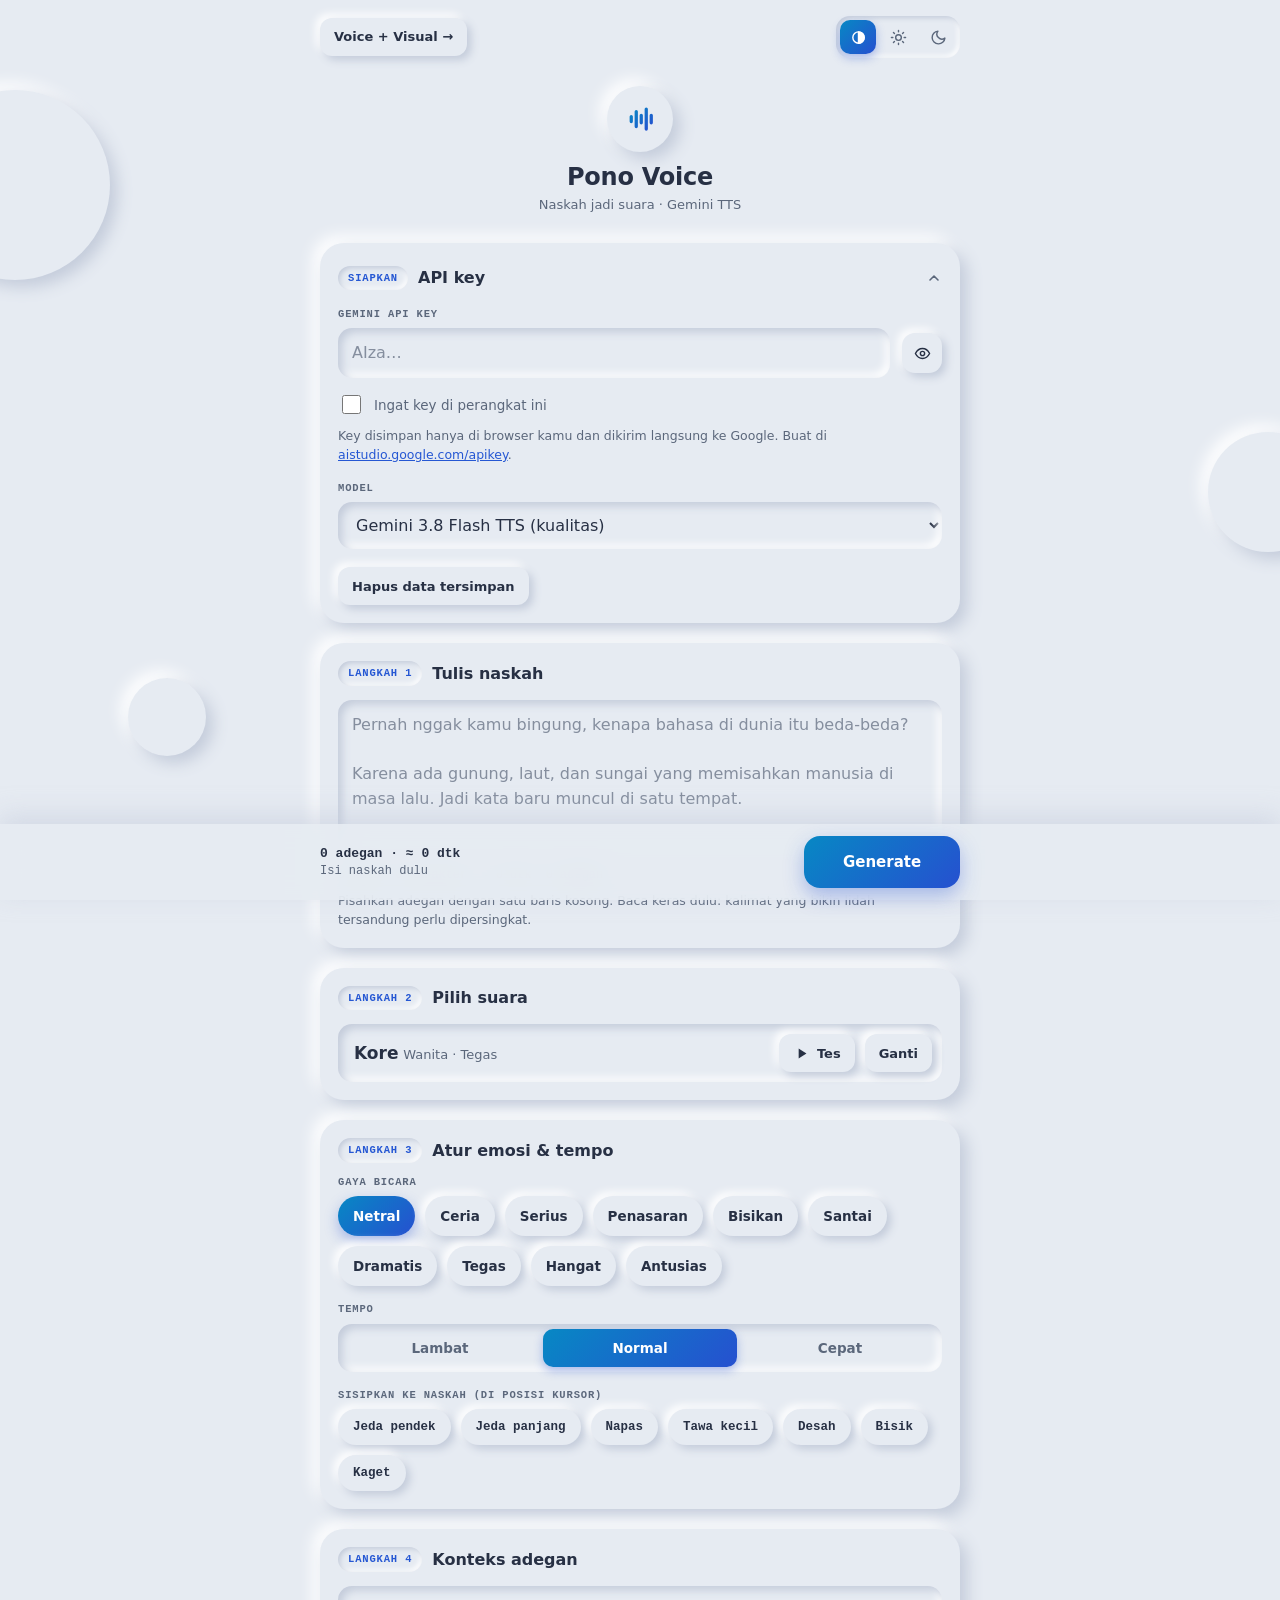
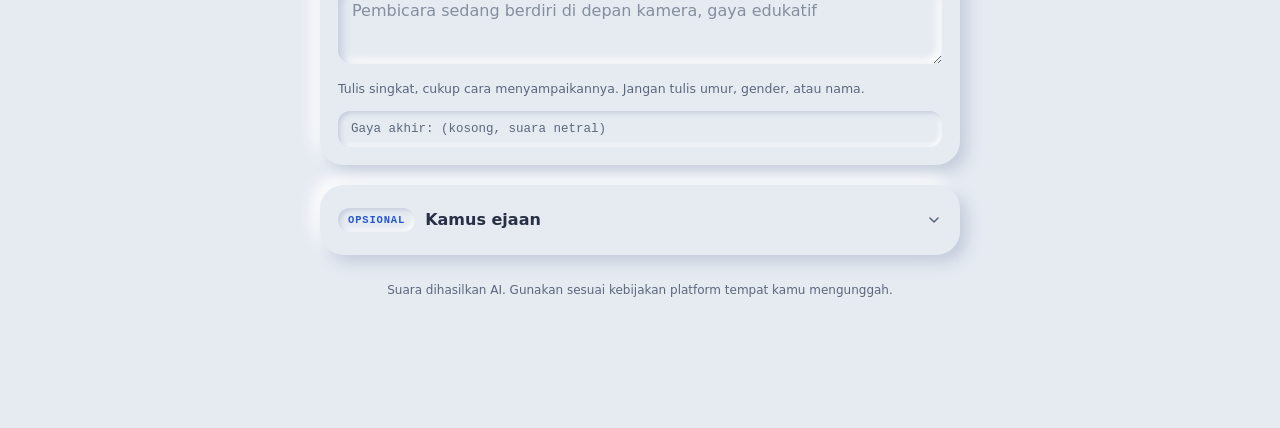
==== commit e20a9a7e: "Split into two pages (AI Voice, Voice + Visual), theme switch, audio import, master prompt, CapCut p" ====
--- a/index.html
+++ b/index.html
@@ -1,753 +1,28 @@
 <!doctype html>
-<html lang="id">
+<html lang="id" data-theme="light">
 <head>
 <meta charset="utf-8">
 <meta name="viewport" content="width=device-width,initial-scale=1,viewport-fit=cover">
-<meta name="theme-color" content="#e6ebf2" media="(prefers-color-scheme: light)">
-<meta name="theme-color" content="#23272f" media="(prefers-color-scheme: dark)">
+<meta name="theme-color" content="#e6ebf2">
 <title>Pono Voice</title>
 <meta name="description" content="Naskah jadi suara dengan Gemini TTS. Ringan, jalan di browser, API key milik sendiri.">
 <link rel="icon" href="data:image/svg+xml,%3Csvg xmlns='http://www.w3.org/2000/svg' viewBox='0 0 32 32'%3E%3Crect width='32' height='32' rx='16' fill='%232650d0'/%3E%3Cpath d='M8 13v6M12 9v14M16 12v8M20 7v18M24 12v8' stroke='%23fff' stroke-width='2.4' stroke-linecap='round'/%3E%3C/svg%3E">
-<style>
-:root{
-  --bg:#e6ebf2; --hi:#ffffff; --lo:#c3cbda; --text:#273044; --mut:#5b677b;
-  --acc:#2557d3; --grad:linear-gradient(135deg,#0788c4 0%,#2650d0 100%); --glow:rgba(38,80,208,.34);
-  --err:#c8301f; --ok:#0f8a48;
-  --raise:7px 7px 16px var(--lo),-7px -7px 16px var(--hi);
-  --raise-s:4px 4px 9px var(--lo),-4px -4px 9px var(--hi);
-  --inset:inset 4px 4px 9px var(--lo),inset -4px -4px 9px var(--hi);
-  --inset-s:inset 2px 2px 5px var(--lo),inset -2px -2px 5px var(--hi);
-  --mono:ui-monospace,SFMono-Regular,Menlo,Consolas,monospace;
-  --sans:ui-rounded,"SF Pro Rounded",system-ui,-apple-system,"Segoe UI",Roboto,sans-serif;
-  color-scheme:light;
-}
-@media (prefers-color-scheme:dark){
-  :root{--bg:#23272f;--hi:#2d333d;--lo:#171a20;--text:#e8ecf3;--mut:#9aa5b8;--acc:#6db1ff;--err:#ff7b6e;--ok:#4ade80;--glow:rgba(38,80,208,.45);color-scheme:dark}
-}
-*{box-sizing:border-box;-webkit-tap-highlight-color:transparent}
-html{background:var(--bg);scroll-behavior:smooth}
-body{margin:0;background:var(--bg);color:var(--text);font:15px/1.5 var(--sans);position:relative;overflow-x:hidden;
-  padding:0 18px calc(128px + env(safe-area-inset-bottom))}
-.orb{position:fixed;border-radius:50%;background:var(--bg);box-shadow:var(--raise);pointer-events:none;z-index:0}
-.o1{width:190px;height:190px;left:-80px;top:90px}
-.o2{width:120px;height:120px;right:-48px;top:48%}
-.o3{width:78px;height:78px;left:10%;bottom:16%}
-main{position:relative;z-index:1;max-width:640px;margin:0 auto}
-header{text-align:center;padding:28px 0 8px}
-.logo{width:66px;height:66px;border-radius:50%;margin:0 auto 12px;display:grid;place-items:center;background:var(--bg);box-shadow:var(--raise)}
-.logo svg{width:30px;height:30px}
-h1{font-size:24px;line-height:1.1;margin:0;letter-spacing:-.01em;font-weight:700}
-header p{margin:5px 0 0;color:var(--mut);font-size:13px}
-.card{background:var(--bg);border-radius:24px;padding:18px;margin:20px 0;box-shadow:var(--raise);animation:rise .5s cubic-bezier(.2,.7,.2,1) both}
-@keyframes rise{from{opacity:0;transform:translateY(12px)}}
-@media (prefers-reduced-motion:reduce){.card{animation:none}*{transition:none!important}}
-.head{display:flex;align-items:center;gap:10px;margin-bottom:14px}
-.pill{font:700 10.5px/1 var(--mono);letter-spacing:.08em;text-transform:uppercase;color:var(--acc);background:var(--bg);box-shadow:var(--inset-s);padding:7px 10px;border-radius:99px;white-space:nowrap}
-.head h2{font-size:16px;margin:0;font-weight:700}
-label.f{display:block;font:700 10.5px/1 var(--mono);letter-spacing:.08em;text-transform:uppercase;color:var(--mut);margin:0 0 9px}
-textarea,input[type=text],input[type=password],select{
-  width:100%;background:var(--bg);color:var(--text);border:0;border-radius:14px;padding:13px 14px;font:inherit;font-size:16px;
-  outline:none;box-shadow:var(--inset);transition:box-shadow .2s}
-textarea{resize:vertical;min-height:150px;line-height:1.55}
-textarea.sm{min-height:78px}
-textarea:focus,input:focus,select:focus{box-shadow:var(--inset),0 0 0 2px color-mix(in srgb,var(--acc) 55%,transparent)}
-::placeholder{color:color-mix(in srgb,var(--mut) 70%,transparent)}
-button{font:inherit;color:inherit;cursor:pointer}
-button:focus-visible,summary:focus-visible{outline:2px solid var(--acc);outline-offset:3px}
-.btn{display:inline-flex;align-items:center;justify-content:center;gap:7px;min-height:46px;padding:0 18px;border-radius:14px;border:0;
-  background:var(--bg);color:var(--text);box-shadow:var(--raise-s);font-weight:600;font-size:14px;transition:box-shadow .15s,filter .15s}
-.btn:active{box-shadow:var(--inset-s)}
-.btn.pri{background:var(--grad);color:#fff;box-shadow:0 8px 20px var(--glow)}
-.btn.pri:active{filter:brightness(.94);box-shadow:0 3px 8px var(--glow)}
-.btn.sm{min-height:38px;padding:0 14px;font-size:13px;border-radius:12px}
-.btn[disabled]{opacity:.45;pointer-events:none}
-.btn svg,.ib svg{width:17px;height:17px;flex:none}
-.ib{width:40px;height:40px;display:grid;place-items:center;border-radius:13px;border:0;background:var(--bg);box-shadow:var(--raise-s);transition:box-shadow .15s;flex:none}
-.ib:active{box-shadow:var(--inset-s)}
-.ib[disabled]{opacity:.4;pointer-events:none}
-.meta{display:flex;flex-wrap:wrap;gap:6px 14px;margin-top:12px;color:var(--mut);font:12px var(--mono)}
-.hint{color:var(--mut);font-size:12.5px;margin:10px 0 0}
-.chips{display:flex;flex-wrap:wrap;gap:10px}
-.chip{min-height:40px;padding:0 15px;border-radius:99px;border:0;background:var(--bg);box-shadow:var(--raise-s);font-size:13.5px;font-weight:600;transition:box-shadow .15s}
-.chip:active{box-shadow:var(--inset-s)}
-.chip[aria-pressed=true]{background:var(--grad);color:#fff;box-shadow:0 6px 14px var(--glow)}
-.chip.tag{font:600 12.5px var(--mono);min-height:36px}
-.seg{display:grid;grid-template-columns:repeat(3,1fr);gap:6px;background:var(--bg);box-shadow:var(--inset);border-radius:14px;padding:5px}
-.seg button{border:0;background:none;min-height:38px;border-radius:10px;font-size:13.5px;font-weight:700;color:var(--mut);transition:background .15s}
-.seg button[aria-pressed=true]{background:var(--grad);color:#fff;box-shadow:0 4px 10px var(--glow)}
-.row{display:flex;gap:12px;align-items:center}
-.sub{margin-top:18px}
-.vsum{display:flex;align-items:center;gap:10px;background:var(--bg);box-shadow:var(--inset);border-radius:14px;padding:10px 10px 10px 16px}
-.vsum b{font-size:17px}.vsum span{color:var(--mut);font-size:13px}
-.vsum .sp{flex:1;min-width:0}
-.vgrid{display:grid;grid-template-columns:repeat(auto-fill,minmax(104px,1fr));gap:12px;margin-top:14px;padding:4px 2px}
-.v{text-align:left;padding:11px 12px;border-radius:14px;border:0;background:var(--bg);box-shadow:var(--raise-s);line-height:1.25;transition:box-shadow .15s}
-.v b{display:block;font-size:14px}.v span{color:var(--mut);font-size:12px}
-.v:active{box-shadow:var(--inset-s)}
-.v[aria-pressed=true]{background:var(--grad);color:#fff;box-shadow:0 6px 14px var(--glow)}
-.v em{display:block;margin-top:5px;font:700 10.5px var(--mono);font-style:normal;letter-spacing:.04em;color:var(--acc)}
-.v[aria-pressed=true] span,.v[aria-pressed=true] em{color:rgba(255,255,255,.9)}
-details>summary{list-style:none;cursor:pointer;display:flex;align-items:center;gap:10px;min-height:34px}
-details>summary::-webkit-details-marker{display:none}
-.chev{margin-left:auto;width:16px;height:16px;transition:transform .2s;color:var(--mut)}
-details[open] .chev{transform:rotate(180deg)}
-.ok{color:var(--ok);font:700 11.5px var(--mono);white-space:nowrap}
-.chk{display:flex;align-items:center;gap:10px;margin-top:14px;font-size:13.5px;color:var(--mut)}
-.chk input{width:19px;height:19px;accent-color:var(--acc)}
-a{color:var(--acc)}
-.final{font:12.5px var(--mono);color:var(--mut);background:var(--bg);box-shadow:var(--inset-s);border-radius:12px;padding:11px 13px;margin-top:12px;word-break:break-word}
-.tl{display:flex;gap:8px;min-height:36px;margin-bottom:12px}
-.tl button{display:flex;align-items:center;justify-content:center;gap:6px;border:0;border-radius:12px;background:var(--bg);box-shadow:var(--raise-s);
-  font:700 11px var(--mono);color:var(--text);padding:0 4px;min-width:0;overflow:hidden;white-space:nowrap}
-.tl button:active{box-shadow:var(--inset-s)}
-.wave{position:relative;background:var(--bg);box-shadow:var(--inset);border-radius:16px;height:76px;cursor:pointer;overflow:hidden;touch-action:none}
-.wave canvas{width:100%;height:100%;display:block}
-.player{display:flex;align-items:center;gap:12px;margin-top:14px}
-.time{font:13px var(--mono);color:var(--mut)}
-.scene{border-radius:16px;background:var(--bg);box-shadow:var(--raise-s);padding:12px;margin:16px 4px 4px}
-.scene .top{display:flex;align-items:center;gap:8px;margin-bottom:10px}
-.dot{width:9px;height:9px;border-radius:50%;flex:none;display:inline-block}
-.scene .top b{font-size:13.5px;flex:1;min-width:0}
-.scene textarea{min-height:84px;font-size:15px;padding:11px 12px;border-radius:12px;box-shadow:var(--inset-s)}
-.st{font:12px var(--mono);margin-top:9px;color:var(--mut)}
-.st.err{color:var(--err)}.st.go{color:var(--acc)}
-.spin{display:inline-block;width:11px;height:11px;border:2px solid currentColor;border-right-color:transparent;border-radius:50%;animation:r .7s linear infinite;vertical-align:-1px;margin-right:6px}
-@keyframes r{to{transform:rotate(360deg)}}
-.bar{position:fixed;left:0;right:0;bottom:0;z-index:20;padding:12px 18px calc(12px + env(safe-area-inset-bottom));
-  background:color-mix(in srgb,var(--bg) 90%,transparent);backdrop-filter:blur(14px);-webkit-backdrop-filter:blur(14px);
-  box-shadow:0 -8px 26px color-mix(in srgb,var(--lo) 55%,transparent)}
-.bar .in{max-width:640px;margin:0 auto;display:flex;align-items:center;gap:14px}
-.bar .info{flex:1;min-width:0;font:12px/1.35 var(--mono);color:var(--mut)}
-.bar .info b{display:block;color:var(--text);font-size:13px}
-.go{position:relative;overflow:hidden;min-width:156px;min-height:52px;font-size:15px;border-radius:16px}
-.go::before{content:"";position:absolute;inset:0;width:var(--p,0%);background:rgba(255,255,255,.26);transition:width .3s}
-.go>*{position:relative}
-.toast{position:fixed;left:18px;right:18px;bottom:calc(92px + env(safe-area-inset-bottom));z-index:30;max-width:604px;margin:0 auto;
-  background:var(--bg);box-shadow:var(--raise);border-left:4px solid var(--acc);border-radius:14px;padding:12px 15px;font-size:13.5px;display:none}
-.toast.show{display:block}.toast.err{border-left-color:var(--err)}.toast.ok{border-left-color:var(--ok)}
-.scene .src{color:var(--mut);font-size:13px;margin:0 0 4px;display:-webkit-box;-webkit-line-clamp:2;-webkit-box-orient:vertical;overflow:hidden}
-.scene label.f{margin:14px 0 8px}
-.scene input[type=text]{padding:11px 12px;border-radius:12px;box-shadow:var(--inset-s);font-size:15px}
-.scene .vd{font:11.5px var(--mono);color:var(--mut);white-space:nowrap}
-.scene .acts{display:flex;gap:10px;flex-wrap:wrap;margin-top:12px}
-footer{color:var(--mut);font-size:12px;text-align:center;margin:26px 0 0}
-[hidden]{display:none!important}
-</style>
+<link rel="stylesheet" href="style.css">
+<script src="theme.js"></script>
 </head>
-<body>
+<body data-page="voice">
 <div class="orb o1" aria-hidden="true"></div><div class="orb o2" aria-hidden="true"></div><div class="orb o3" aria-hidden="true"></div>
 <main>
-<header>
-  <div class="logo" aria-hidden="true"><svg viewBox="0 0 24 24" fill="none" stroke="url(#lg)" stroke-width="2.6" stroke-linecap="round"><defs><linearGradient id="lg" x1="0" y1="0" x2="1" y2="1"><stop offset="0" stop-color="#0788c4"/><stop offset="1" stop-color="#2650d0"/></linearGradient></defs><path d="M5 10v4M9 6v12M13 9v6M17 4v16M21 9v6"/></svg></div>
-  <h1>Pono Voice</h1><p>Naskah jadi suara · Gemini TTS</p>
-</header>
-
-<!-- API -->
-<section class="card" id="keyCard">
-  <details id="keyBox" open>
-    <summary>
-      <span class="pill">Siapkan</span><h2 style="font-size:16px;margin:0;white-space:nowrap">API key</h2>
-      <span class="ok" id="keyOk" hidden>● TERSIMPAN</span>
-      <svg class="chev" viewBox="0 0 24 24" fill="none" stroke="currentColor" stroke-width="2.4" stroke-linecap="round" stroke-linejoin="round"><path d="m6 9 6 6 6-6"/></svg>
-    </summary>
-    <div style="margin-top:14px">
-      <label class="f" for="key">Gemini API key</label>
-      <div class="row">
-        <input id="key" type="password" placeholder="AIza…" autocomplete="off" autocapitalize="off" spellcheck="false">
-        <button class="ib" id="eye" type="button" aria-label="Tampilkan key"><svg viewBox="0 0 24 24" fill="none" stroke="currentColor" stroke-width="2" stroke-linecap="round" stroke-linejoin="round"><path d="M2 12s3.6-7 10-7 10 7 10 7-3.6 7-10 7S2 12 2 12z"/><circle cx="12" cy="12" r="3"/></svg></button>
-      </div>
-      <label class="chk"><input type="checkbox" id="remember"> Ingat key di perangkat ini</label>
-      <p class="hint">Key disimpan hanya di browser kamu dan dikirim langsung ke Google. Buat di <a href="https://aistudio.google.com/apikey" target="_blank" rel="noopener">aistudio.google.com/apikey</a>.</p>
-      <div class="sub"><label class="f" for="model">Model</label>
-        <select id="model">
-          <option value="gemini-3.8-flash-tts">Gemini 3.8 Flash TTS (kualitas)</option>
-          <option value="gemini-3.8-flash-lite-tts">Gemini 3.8 Flash-Lite TTS (hemat &amp; cepat)</option>
-          <option value="__custom">Model lain…</option>
-        </select>
-        <input id="modelCustom" type="text" placeholder="id model, contoh: gemini-3.8-flash-tts" style="margin-top:8px" hidden autocapitalize="off" spellcheck="false">
-      </div>
-      <div class="sub"><label class="f" for="textModel">Model teks (rencana visual)</label>
-        <input id="textModel" type="text" value="gemini-3.8-flash" autocapitalize="off" spellcheck="false">
-      </div>
-      <div class="sub row"><button class="btn sm" id="forget" type="button">Hapus data tersimpan</button></div>
-    </div>
-  </details>
-</section>
-
-<!-- 1 Naskah -->
-<section class="card">
-  <div class="head"><span class="pill">Langkah 1</span><h2>Tulis naskah</h2></div>
-  <textarea id="script" placeholder="Pernah nggak kamu bingung, kenapa bahasa di dunia itu beda-beda?&#10;&#10;Karena ada gunung, laut, dan sungai yang memisahkan manusia di masa lalu. Jadi kata baru muncul di satu tempat."></textarea>
-  <div class="meta"><span id="sWords">0 kata</span><span id="sChars">0 karakter</span><span id="sDur">≈ 0 dtk</span><span id="sScenes">0 adegan</span></div>
-  <p class="hint">Pisahkan adegan dengan satu baris kosong. Baca keras dulu: kalimat yang bikin lidah tersandung perlu dipersingkat.</p>
-</section>
-
-<!-- 2 Suara -->
-<section class="card">
-  <div class="head"><span class="pill">Langkah 2</span><h2>Pilih suara</h2></div>
-  <div class="vsum">
-    <div class="sp"><b id="vName">Kore</b> <span id="vDesc">Tegas</span></div>
-    <button class="btn sm" id="vTest" type="button"><svg viewBox="0 0 24 24" fill="currentColor"><path d="M8 5v14l11-7z"/></svg>Tes</button>
-    <button class="btn sm" id="vToggle" type="button" aria-expanded="false">Ganti</button>
-  </div>
-  <div id="vWrap" hidden>
-    <div class="seg g4" id="vGender" style="margin-top:12px"><button type="button" data-v="all">Semua</button><button type="button" data-v="P">Pria</button><button type="button" data-v="W">Wanita</button></div>
-    <input id="vSearch" type="text" placeholder="Cari nama atau karakter suara…" style="margin-top:12px" autocomplete="off">
-    <div class="vgrid" id="vGrid"></div>
-  </div>
-</section>
-
-<!-- 3 Emosi -->
-<section class="card">
-  <div class="head"><span class="pill">Langkah 3</span><h2>Atur emosi &amp; tempo</h2></div>
-  <label class="f">Gaya bicara</label>
-  <div class="chips" id="emo"></div>
-  <div class="sub"><label class="f">Tempo</label>
-    <div class="seg" id="tempo"><button type="button" data-v="slow">Lambat</button><button type="button" data-v="normal">Normal</button><button type="button" data-v="fast">Cepat</button></div>
-  </div>
-  <div class="sub"><label class="f">Sisipkan ke naskah (di posisi kursor)</label>
-    <div class="chips" id="tags"></div>
-  </div>
-</section>
-
-<!-- 4 Konteks -->
-<section class="card">
-  <div class="head"><span class="pill">Langkah 4</span><h2>Konteks adegan</h2></div>
-  <textarea id="ctx" class="sm" placeholder="Pembicara sedang berdiri di depan kamera, gaya edukatif"></textarea>
-  <p class="hint">Tulis singkat, cukup cara menyampaikannya. Jangan tulis umur, gender, atau nama.</p>
-  <div class="final" id="finalStyle">Gaya akhir: (kosong, suara netral)</div>
-</section>
-
-<!-- 5 Ejaan -->
-<section class="card">
-  <details id="dictBox">
-    <summary><span class="pill">Opsional</span><h2 style="font-size:16px;margin:0">Kamus ejaan</h2>
-      <svg class="chev" viewBox="0 0 24 24" fill="none" stroke="currentColor" stroke-width="2.4" stroke-linecap="round" stroke-linejoin="round"><path d="m6 9 6 6 6-6"/></svg></summary>
-    <div style="margin-top:12px">
-      <textarea id="dict" class="sm" placeholder="Satu aturan per baris, format kata=ejaan&#10;rimousyen=rimiusyen&#10;AI=ei ai"></textarea>
-      <p class="hint">Kalau ada kata salah ucap, tulis ejaan yang kamu mau di sini lalu generate ulang. Teks di naskah tidak berubah, hanya yang dikirim ke suara.</p>
-    </div>
-  </details>
-</section>
-
-<!-- Hasil -->
-<section class="card" id="result" hidden>
-  <div class="head"><span class="pill">Hasil</span><h2>Cek sinkron &amp; unduh</h2></div>
-  <div class="tl" id="tl"></div>
-  <div class="wave" id="waveBox"><canvas id="wave"></canvas></div>
-  <div class="player">
-    <button class="ib" id="play" type="button" aria-label="Putar"><svg id="icoPlay" viewBox="0 0 24 24" fill="currentColor"><path d="M8 5v14l11-7z"/></svg></button>
-    <span class="time" id="time">0:00.0 / 0:00.0</span>
-    <span style="flex:1"></span>
-    <label class="f" for="gap" style="margin:0">Jeda</label>
-    <select id="gap" style="width:auto;padding:7px 9px;font-size:14px;border-radius:9px">
-      <option value="0">0 dtk</option><option value="0.25">0.25</option><option value="0.5">0.5</option><option value="0.8">0.8</option>
-    </select>
-  </div>
-  <div class="sub"><label class="f" for="fname">Nama file</label>
-    <input id="fname" type="text" value="naskah" autocapitalize="off" spellcheck="false"></div>
-  <div class="row" style="flex-wrap:wrap;margin-top:14px">
-    <button class="btn pri" id="dlMp3" type="button"><svg viewBox="0 0 24 24" fill="none" stroke="currentColor" stroke-width="2.2" stroke-linecap="round" stroke-linejoin="round"><path d="M12 4v11m0 0-4-4m4 4 4-4M5 20h14"/></svg><span>Unduh MP3</span></button>
-    <button class="btn" id="dl" type="button">Unduh WAV</button>
-  </div>
-  <div class="row" style="flex-wrap:wrap;margin-top:12px">
-    <button class="btn sm" id="copyT" type="button">Salin durasi gambar</button>
-    <button class="btn sm" id="copyS" type="button">Salin teks adegan</button>
-  </div>
-  <p class="hint">Di CapCut: impor audionya, lalu atur panjang tiap gambar sesuai "durasi gambar". Totalnya sama dengan panjang audio.</p>
-  <div id="scenes"></div>
-</section>
-
-<!-- Visual -->
-<section class="card" id="vizCard">
-  <div class="head"><span class="pill">Visual</span><h2>Rencana visual · 9:16</h2></div>
-  <label class="f">Gaya visual</label>
-  <div class="chips" id="vpre"></div>
-  <textarea id="vstyle" class="sm" style="margin-top:14px" placeholder="Contoh: realistis sinematik, alat berat konstruksi, pencahayaan dramatis"></textarea>
-  <div class="row sub" style="flex-wrap:wrap"><button class="btn pri" id="plan" type="button">Rencanakan visual</button></div>
-  <p class="hint">Gemini membaca naskah, lalu menyusun ide visual, prompt gambar, dan kata kunci footage untuk tiap adegan. Satu request untuk semua adegan. Semuanya bisa kamu edit.</p>
-  <div class="final" id="vizStale" hidden>Naskah berubah sejak rencana dibuat. Rencanakan ulang supaya sesuai.</div>
-  <div id="vizList"></div>
-  <div class="row" id="vizAct" style="flex-wrap:wrap;margin-top:16px" hidden>
-    <button class="btn sm" id="copyP" type="button">Salin semua prompt</button>
-    <button class="btn sm" id="copyK" type="button">Salin kata kunci</button>
-  </div>
-</section>
-
+<div id="hdr"></div>
+<div id="app"></div>
 <footer>Suara dihasilkan AI. Gunakan sesuai kebijakan platform tempat kamu mengunggah.</footer>
 </main>
-
 <div class="toast" id="toast" role="status" aria-live="polite"></div>
 <div class="bar"><div class="in">
   <div class="info"><b id="bInfo">0 adegan</b><span id="bSub">Isi naskah dulu</span></div>
   <button class="btn pri go" id="go" type="button"><span id="goTxt">Generate</span></button>
 </div></div>
-
-<script>
-'use strict';
-const $=s=>document.querySelector(s);
-const store={
-  get(k,d){try{const v=localStorage.getItem('pv.'+k);return v==null?d:JSON.parse(v)}catch{return d}},
-  set(k,v){try{localStorage.setItem('pv.'+k,JSON.stringify(v))}catch{}},
-  del(k){try{localStorage.removeItem('pv.'+k)}catch{}}
-};
-const VOICES=[["Zephyr","Cerah","W"],["Puck","Ceria","P"],["Charon","Informatif","P"],["Kore","Tegas","W"],["Fenrir","Bersemangat","P"],["Leda","Muda","W"],["Orus","Tegas","P"],["Aoede","Ringan","W"],["Callirrhoe","Santai","W"],["Autonoe","Cerah","W"],["Enceladus","Berembus","P"],["Iapetus","Jernih","P"],["Umbriel","Santai","P"],["Algieba","Halus","P"],["Despina","Halus","W"],["Erinome","Jernih","W"],["Algenib","Serak","P"],["Rasalgethi","Informatif","P"],["Laomedeia","Ceria","W"],["Achernar","Lembut","W"],["Alnilam","Tegas","P"],["Schedar","Rata","P"],["Gacrux","Dewasa","W"],["Pulcherrima","Lugas","W"],["Achird","Ramah","P"],["Zubenelgenubi","Kasual","P"],["Vindemiatrix","Lembut","W"],["Sadachbia","Hidup","P"],["Sadaltager","Berpengetahuan","P"],["Sulafat","Hangat","W"]];
-const GEN={W:"Wanita",P:"Pria"};
-const EMOS=[["netral","Netral",""],["ceria","Ceria","cheerful and upbeat"],["serius","Serius","serious and authoritative"],["penasaran","Penasaran","curious and intrigued"],["bisik","Bisikan","whispered and intimate"],["santai","Santai","relaxed and conversational"],["dramatis","Dramatis","dramatic, building tension"],["tegas","Tegas","firm and confident"],["hangat","Hangat","warm and friendly"],["antusias","Antusias","excited and energetic"]];
-const TAGS=[["Jeda pendek","<short pause>"],["Jeda panjang","<long pause>"],["Napas","<breath>"],["Tawa kecil","<chuckle>"],["Desah","<sigh>"],["Bisik","<whispers>"],["Kaget","<gasp>"]];
-const TEMPO={slow:"slower pace",normal:"",fast:"slightly faster pace"};
-const COLORS=["#3b82f6","#06b6d4","#8b5cf6","#10b981","#f59e0b","#ec4899"];
-const MAXCHARS=900, WPS=2.6;
-
-const S={gf:store.get('gf','all'),voice:store.get('voice','Kore'),emo:store.get('emo','netral'),tempo:store.get('tempo','normal'),
-  gap:store.get('gap',0.25),viz:store.get('viz',[]),vizSrc:store.get('vizSrc',''),planning:false,scenes:[],rate:24000,busy:false,abort:null,stopAt:null,merged:null,url:null,peaks:null,total:0};
-const audio=new Audio(); audio.preload='auto';
-let preview=null;
-
-/* ---------- util ---------- */
-const sleep=(ms,sig)=>new Promise((res,rej)=>{const t=setTimeout(res,ms);sig&&sig.addEventListener('abort',()=>{clearTimeout(t);rej(new DOMException('Abort','AbortError'))},{once:true})});
-const fmt=t=>{t=Math.max(0,t||0);const m=Math.floor(t/60);return m+':'+(t-m*60).toFixed(1).padStart(4,'0')};
-const esc=s=>s.replace(/[.*+?^${}()|[\]\\]/g,'\\$&');
-let toastT;function toast(msg,type){const t=$('#toast');t.textContent=msg;t.className='toast show '+(type||'');clearTimeout(toastT);toastT=setTimeout(()=>t.classList.remove('show'),type==='err'?7000:3200)}
-const debounce=(f,ms)=>{let t;return(...a)=>{clearTimeout(t);t=setTimeout(()=>f(...a),ms)}};
-
-/* ---------- settings ---------- */
-const keyEl=$('#key'),modelEl=$('#model'),modelC=$('#modelCustom');
-function getKey(){return keyEl.value.trim()}
-function getTextModel(){return ($('#textModel').value.trim()||'gemini-3.8-flash')}
-function getModel(){return modelEl.value==='__custom'?(modelC.value.trim()||'gemini-3.8-flash-tts'):modelEl.value}
-function initSettings(){
-  const remember=store.get('remember',false);$('#remember').checked=remember;
-  if(remember){keyEl.value=store.get('key','')||''}
-  $('#keyOk').hidden=!getKey();$('#keyBox').open=!getKey();
-  const m=store.get('model','gemini-3.8-flash-tts');
-  if([...modelEl.options].some(o=>o.value===m))modelEl.value=m;else{modelEl.value='__custom';modelC.value=m;modelC.hidden=false}
-  $('#textModel').value=store.get('textModel','gemini-3.8-flash');$('#vstyle').value=store.get('vstyle','');
-  $('#script').value=store.get('script','');$('#ctx').value=store.get('ctx','');$('#dict').value=store.get('dict','');
-  $('#gap').value=String(S.gap);if($('#gap').value!==String(S.gap)){$('#gap').value='0.25';S.gap=0.25}
-  if($('#dict').value.trim())$('#dictBox').open=true;
-}
-function saveKey(){
-  const k=getKey();$('#keyOk').hidden=!k;
-  if($('#remember').checked){store.set('remember',true);store.set('key',k)}else{store.set('remember',false);store.del('key')}
-}
-keyEl.addEventListener('input',debounce(saveKey,300));
-$('#remember').addEventListener('change',saveKey);
-$('#eye').addEventListener('click',()=>{keyEl.type=keyEl.type==='password'?'text':'password'});
-modelEl.addEventListener('change',()=>{modelC.hidden=modelEl.value!=='__custom';store.set('model',getModel())});
-$('#textModel').addEventListener('input',debounce(()=>store.set('textModel',getTextModel()),300));
-modelC.addEventListener('input',debounce(()=>store.set('model',getModel()),300));
-$('#forget').addEventListener('click',()=>{try{Object.keys(localStorage).filter(k=>k.startsWith('pv.')).forEach(k=>localStorage.removeItem(k))}catch{}keyEl.value='';$('#remember').checked=false;$('#keyOk').hidden=true;toast('Data tersimpan dihapus dari perangkat ini.','ok')});
-
-/* ---------- script / scenes ---------- */
-function splitLong(t){
-  if(t.length<=MAXCHARS)return[t];
-  const sents=t.match(/[^.!?…\n]+[.!?…]*\s*/g)||[t];const out=[];let cur='';
-  for(const s of sents){if(cur&&(cur+s).length>MAXCHARS){out.push(cur.trim());cur=''}cur+=s}
-  if(cur.trim())out.push(cur.trim());return out;
-}
-function parseScenes(){return $('#script').value.split(/\n\s*\n/).map(s=>s.trim()).filter(Boolean).flatMap(splitLong)}
-function applyDict(text){
-  const lines=$('#dict').value.split('\n');
-  for(const ln of lines){
-    const m=ln.match(/^\s*(.+?)\s*(?:=|->|→)\s*(.+?)\s*$/);if(!m)continue;
-    const re=new RegExp('(^|[^\\p{L}\\p{N}])'+esc(m[1])+'(?![\\p{L}\\p{N}])','giu');
-    text=text.replace(re,(_,p)=>p+m[2]);
-  }
-  return text;
-}
-function styleStr(){
-  const e=(EMOS.find(x=>x[0]===S.emo)||[])[2]||'';
-  return[e,TEMPO[S.tempo],$('#ctx').value.trim()].filter(Boolean).join('. ');
-}
-function updateStats(){
-  const t=$('#script').value;const words=(t.trim().match(/\S+/g)||[]).length;const sc=parseScenes().length;
-  $('#sWords').textContent=words+' kata';$('#sChars').textContent=t.length+' karakter';
-  const d=Math.round(words/WPS);$('#sDur').textContent='≈ '+d+' dtk';$('#sScenes').textContent=sc+' adegan';
-  $('#bInfo').textContent=sc+' adegan · ≈ '+d+' dtk';
-  $('#vizStale').hidden=!(S.viz.length&&S.vizSrc!==JSON.stringify(parseScenes()));
-  if(!S.busy)$('#bSub').textContent=sc?(VOICES.find(v=>v[0]===S.voice)||[])[0]+' · '+(EMOS.find(x=>x[0]===S.emo)||[])[1]:'Isi naskah dulu';
-}
-function updateStyle(){const s=styleStr();$('#finalStyle').textContent='Gaya akhir: '+(s||'(kosong, suara netral)')}
-const saveDraft=debounce(()=>{store.set('script',$('#script').value);store.set('ctx',$('#ctx').value);store.set('dict',$('#dict').value)},400);
-$('#script').addEventListener('input',()=>{updateStats();saveDraft()});
-$('#ctx').addEventListener('input',()=>{updateStyle();saveDraft()});
-$('#dict').addEventListener('input',saveDraft);
-
-/* ---------- voice / emotion UI ---------- */
-function renderVoices(){
-  const q=$('#vSearch').value.trim().toLowerCase();const g=$('#vGrid');g.innerHTML='';
-  VOICES.filter(v=>(S.gf==='all'||v[2]===S.gf)&&(!q||(v[0]+' '+v[1]+' '+GEN[v[2]]).toLowerCase().includes(q))).forEach(([n,d,x])=>{
-    const b=document.createElement('button');b.type='button';b.className='v';b.setAttribute('aria-pressed',n===S.voice);
-    b.innerHTML='<b>'+n+'</b><span>'+d+'</span><em>'+(x==='W'?'♀ ':'♂ ')+GEN[x]+'</em>';
-    b.onclick=()=>{S.voice=n;store.set('voice',n);setVoiceSummary();renderVoices();$('#vWrap').hidden=true;$('#vToggle').setAttribute('aria-expanded','false');$('#vToggle').textContent='Ganti';updateStats()};
-    g.appendChild(b);
-  });
-  if(!g.children.length){g.innerHTML='<p class="hint" style="grid-column:1/-1">Tidak ada suara yang cocok.</p>'}
-}
-document.querySelectorAll('#vGender button').forEach(b=>b.onclick=()=>{S.gf=b.dataset.v;store.set('gf',S.gf);syncGender();renderVoices()});
-function syncGender(){document.querySelectorAll('#vGender button').forEach(b=>b.setAttribute('aria-pressed',b.dataset.v===S.gf))}
-function setVoiceSummary(){const v=VOICES.find(x=>x[0]===S.voice)||VOICES[3];$('#vName').textContent=v[0];$('#vDesc').textContent=GEN[v[2]]+' · '+v[1]}
-$('#vToggle').onclick=()=>{const h=$('#vWrap').hidden;$('#vWrap').hidden=!h;$('#vToggle').setAttribute('aria-expanded',h);$('#vToggle').textContent=h?'Tutup':'Ganti'};
-$('#vSearch').addEventListener('input',renderVoices);
-function renderEmo(){
-  const c=$('#emo');c.innerHTML='';
-  EMOS.forEach(([id,l])=>{const b=document.createElement('button');b.type='button';b.className='chip';b.textContent=l;b.setAttribute('aria-pressed',id===S.emo);
-    b.onclick=()=>{S.emo=id;store.set('emo',id);renderEmo();updateStyle();updateStats()};c.appendChild(b)});
-}
-document.querySelectorAll('#tempo button').forEach(b=>{
-  b.onclick=()=>{S.tempo=b.dataset.v;store.set('tempo',S.tempo);syncTempo();updateStyle()};
-});
-function syncTempo(){document.querySelectorAll('#tempo button').forEach(b=>b.setAttribute('aria-pressed',b.dataset.v===S.tempo))}
-function renderTags(){
-  const c=$('#tags');
-  TAGS.forEach(([l,t])=>{const b=document.createElement('button');b.type='button';b.className='chip tag';b.textContent=l;
-    b.onmousedown=e=>e.preventDefault();
-    b.onclick=()=>{const ta=$('#script');const a=ta.selectionStart??ta.value.length,z=ta.selectionEnd??a;
-      const pre=ta.value.slice(0,a),post=ta.value.slice(z);const ins=(pre&&!/\s$/.test(pre)?' ':'')+t+(post&&!/^\s/.test(post)?' ':'');
-      ta.value=pre+ins+post;const p=pre.length+ins.length;ta.focus();ta.setSelectionRange(p,p);updateStats();saveDraft()};
-    c.appendChild(b)});
-}
-
-/* ---------- audio helpers ---------- */
-function findAudio(o){
-  let r=null;
-  (function w(x){
-    if(!x||typeof x!=='object')return;
-    if(typeof x.data==='string'&&x.data.length>100&&(x.type==='audio'||/audio/.test(x.mime_type||x.mimeType||'')))r=x.data;
-    const il=x.inlineData||x.inline_data;if(il&&typeof il.data==='string')r=il.data;
-    for(const k in x)w(x[k]);
-  })(o);
-  return r;
-}
-function decodeAudio(b64){
-  const bin=atob(b64);const u=new Uint8Array(bin.length);for(let i=0;i<bin.length;i++)u[i]=bin.charCodeAt(i);
-  let rate=24000,off=0,len=u.length;
-  if(u.length>44&&String.fromCharCode(u[0],u[1],u[2],u[3])==='RIFF'){
-    const dv=new DataView(u.buffer);let p=12;
-    while(p+8<=u.length){
-      const id=String.fromCharCode(u[p],u[p+1],u[p+2],u[p+3]);const sz=dv.getUint32(p+4,true);
-      if(id==='fmt ')rate=dv.getUint32(p+12,true);
-      if(id==='data'){off=p+8;len=(sz>0&&sz<=u.length-off)?sz:u.length-off;break}
-      p+=8+sz+(sz&1);
-    }
-  }
-  len&=~1;const pcm=new Int16Array(len/2);const dv2=new DataView(u.buffer,off,len);
-  for(let i=0;i<pcm.length;i++)pcm[i]=dv2.getInt16(i*2,true);
-  return{pcm,rate};
-}
-function wavBlob(pcm,rate){
-  const n=pcm.length,buf=new ArrayBuffer(44+n*2),v=new DataView(buf);
-  const w=(o,s)=>{for(let i=0;i<s.length;i++)v.setUint8(o+i,s.charCodeAt(i))};
-  w(0,'RIFF');v.setUint32(4,36+n*2,true);w(8,'WAVE');w(12,'fmt ');v.setUint32(16,16,true);v.setUint16(20,1,true);v.setUint16(22,1,true);
-  v.setUint32(24,rate,true);v.setUint32(28,rate*2,true);v.setUint16(32,2,true);v.setUint16(34,16,true);w(36,'data');v.setUint32(40,n*2,true);
-  for(let i=0;i<n;i++)v.setInt16(44+i*2,pcm[i],true);
-  return new Blob([buf],{type:'audio/wav'});
-}
-
-/* ---------- API ---------- */
-const API='https://generativelanguage.googleapis.com/v1beta/interactions';
-function httpErr(st,msg){const e=httpErr0(st,msg);e.status=st;e.keyBad=st===400&&/api key/i.test(msg||'');return e}
-function httpErr0(st,msg){
-  const m=msg||'';
-  if(st===400&&/api key/i.test(m))return new Error('API key tidak valid. Periksa lagi key kamu.');
-  if(st===400)return new Error('Permintaan ditolak Google: '+m.slice(0,160));
-  if(st===401||st===403)return new Error('API key ditolak atau belum punya akses ke model ini.');
-  if(st===404)return new Error('Model tidak ditemukan. Ganti model di bagian "API key & model".');
-  if(st===429)return new Error('Limit/kuota Gemini tercapai. Tunggu sekitar 1 menit lalu klik Ulang.');
-  return new Error('Server Google bermasalah ('+st+'). '+m.slice(0,120));
-}
-async function callApi(url,body,signal,onWait){
-  const key=getKey();let last;
-  for(let a=0;a<3;a++){
-    let res;
-    try{res=await fetch(url,{method:'POST',headers:{'Content-Type':'application/json','x-goog-api-key':key},body:JSON.stringify(body),signal})}
-    catch(e){if(e.name==='AbortError')throw e;last=new Error('Tidak bisa terhubung ke Google. Cek koneksi internet.');if(a<2){onWait&&onWait('Koneksi gagal, mencoba lagi…');await sleep(1500*(a+1),signal);continue}throw last}
-    if(res.ok)return await res.json();
-    let msg='';try{msg=(await res.json()).error?.message||''}catch{}
-    last=httpErr(res.status,msg);
-    if((res.status===429||res.status>=500)&&a<2){onWait&&onWait('Menunggu limit Google, mencoba lagi…');await sleep(5000*(a+1),signal);continue}
-    throw last;
-  }
-  throw last;
-}
-async function tts(text,style,voice,signal,onWait){
-  const content={type:'text',text};
-  if(style)content.annotations=[{type:'speech_metadata',style}];
-  const body={model:getModel(),input:[{type:'user_input',content:[content]}],response_format:{type:'audio'},generation_config:{speech_config:[{voice}]}};
-  const j=await callApi(API,body,signal,onWait);const au=findAudio(j);
-  if(!au)throw new Error('Respons tidak berisi audio. Coba model lain atau kosongkan gaya.');
-  return decodeAudio(au);
-}
-
-/* ---------- generate ---------- */
-function needKey(){if(getKey())return false;$('#keyBox').open=true;$('#keyCard').scrollIntoView({block:'center'});toast('Masukkan API key Gemini dulu.','err');return true}
-function setBusy(b){S.busy=b;$('#goTxt').textContent=b?'Batal':(S.scenes.length?'Generate ulang':'Generate');if(!b){$('#go').style.setProperty('--p','0%');updateStats()}}
-async function genScene(i,onWait){
-  const sc=S.scenes[i];sc.busy=true;sc.err=null;sc.wait='';sceneUI(i);
-  try{
-    const {pcm,rate}=await tts(applyDict(($('#sc'+i+' textarea')||{}).value||sc.text),styleStr(),S.voice,S.abort&&S.abort.signal,w=>{sc.wait=w;sceneUI(i)});
-    sc.pcm=pcm;S.rate=rate;
-  }catch(e){sc.err=e.name==='AbortError'?'Dibatalkan.':e.message}
-  sc.busy=false;sc.wait='';rebuild();
-}
-async function generateAll(){
-  if(S.busy){S.abort&&S.abort.abort();return}
-  if(needKey())return;
-  const parts=parseScenes();if(!parts.length){toast('Naskah masih kosong.','err');$('#script').focus();return}
-  if(audio&&!audio.paused)audio.pause();
-  S.scenes=parts.map(t=>({text:t,pcm:null,err:null,busy:false,start:0,dur:0}));
-  buildScenesUI();$('#result').hidden=false;rebuild();
-  S.abort=new AbortController();setBusy(true);
-  $('#result').scrollIntoView({block:'start'});
-  try{
-    for(let i=0;i<S.scenes.length;i++){
-      $('#bSub').textContent='Adegan '+(i+1)+' dari '+S.scenes.length;
-      $('#go').style.setProperty('--p',(i/S.scenes.length*100)+'%');
-      await genScene(i);
-      if(S.scenes[i].err)break;
-    }
-  }finally{
-    const done=S.scenes.every(s=>s.pcm);setBusy(false);rebuild();
-    if(done)toast('Selesai. Putar untuk cek sinkron, lalu unduh.','ok');
-    else{const e=S.scenes.find(s=>s.err);toast(e?e.err:'Belum semua adegan selesai.','err')}
-  }
-}
-async function redoScene(i){
-  if(S.busy||needKey())return;
-  S.abort=new AbortController();S.busy=true;
-  const wasPlaying=!audio.paused;audio.pause();
-  await genScene(i);S.busy=false;
-  if(S.scenes[i].err)toast(S.scenes[i].err,'err');
-  else{toast('Adegan '+(i+1)+' diperbarui.','ok');playScene(i)}
-}
-$('#go').addEventListener('click',generateAll);
-
-/* ---------- merged audio + UI ---------- */
-function rebuild(){
-  const rate=S.rate,gapN=Math.round(S.gap*rate);let t=0;const ready=S.scenes.filter(s=>s.pcm);
-  let total=0;ready.forEach((s,k)=>{total+=s.pcm.length+(k<ready.length-1?gapN:0)});
-  const out=new Int16Array(total);let p=0;
-  S.scenes.forEach(s=>{if(!s.pcm)return;s.start=p/rate;out.set(s.pcm,p);p+=s.pcm.length;s.dur=s.pcm.length/rate;p+=gapN;});
-  S.merged=out;S.total=out.length/rate;
-  const wasT=audio.currentTime||0,wasP=!audio.paused;
-  if(S.url){URL.revokeObjectURL(S.url);S.url=null}
-  if(out.length){S.url=URL.createObjectURL(wavBlob(out,rate));audio.src=S.url;try{audio.currentTime=Math.min(wasT,S.total)}catch{}}
-  // peaks
-  const N=180;S.peaks=new Float32Array(N);
-  if(out.length){const win=Math.max(1,Math.floor(out.length/N));let mx=1;
-    for(let b=0;b<N;b++){let m=0;const a=b*win,z=Math.min(out.length,a+win);for(let i=a;i<z;i+=4){const v=Math.abs(out[i]);if(v>m)m=v}S.peaks[b]=m;if(m>mx)mx=m}
-    for(let b=0;b<N;b++)S.peaks[b]/=mx}
-  buildTimeline();S.scenes.forEach((_,i)=>sceneUI(i));draw();updateTime();
-  const all=S.scenes.length&&S.scenes.every(s=>s.pcm);
-  $('#dl').disabled=!all;$('#dlMp3').disabled=!all;$('#copyT').disabled=!all;$('#copyS').disabled=!S.scenes.length;$('#play').disabled=!S.total;updateVizDur();
-}
-function buildTimeline(){
-  const tl=$('#tl');tl.innerHTML='';
-  S.scenes.forEach((s,i)=>{if(!s.pcm)return;const c=COLORS[i%COLORS.length];const b=document.createElement('button');b.type='button';
-    b.style.flex=Math.max(s.dur,.5)+' 1 0';b.innerHTML='<i class="dot" style="background:'+c+'"></i>A'+(i+1);b.setAttribute('aria-label','Putar adegan '+(i+1));b.onclick=()=>playScene(i);tl.appendChild(b)});
-}
-const ICO={play:'<svg viewBox="0 0 24 24" fill="currentColor"><path d="M8 5v14l11-7z"/></svg>',pause:'<svg viewBox="0 0 24 24" fill="currentColor"><path d="M7 5h4v14H7zM13 5h4v14h-4z"/></svg>',
-  redo:'<svg viewBox="0 0 24 24" fill="none" stroke="currentColor" stroke-width="2.2" stroke-linecap="round" stroke-linejoin="round"><path d="M20 11a8 8 0 1 0-2.3 5.7M20 4v7h-7"/></svg>',
-  dl:'<svg viewBox="0 0 24 24" fill="none" stroke="currentColor" stroke-width="2.2" stroke-linecap="round" stroke-linejoin="round"><path d="M12 4v11m0 0-4-4m4 4 4-4M5 20h14"/></svg>'};
-function buildScenesUI(){
-  const box=$('#scenes');box.innerHTML='';
-  S.scenes.forEach((s,i)=>{
-    const d=document.createElement('div');d.className='scene';d.id='sc'+i;
-    d.innerHTML='<div class="top"><span class="dot" style="background:'+COLORS[i%COLORS.length]+'"></span><b>Adegan '+(i+1)+'</b><span class="t"></span>'+
-      '<button class="ib" data-a="play" aria-label="Putar adegan">'+ICO.play+'</button><button class="ib" data-a="redo" aria-label="Generate ulang adegan">'+ICO.redo+'</button><button class="ib" data-a="dl" aria-label="Unduh adegan">'+ICO.dl+'</button></div>'+
-      '<textarea spellcheck="false"></textarea><div class="st"></div>';
-    d.querySelector('textarea').value=s.text;
-    d.querySelector('[data-a=play]').onclick=()=>playScene(i);
-    d.querySelector('[data-a=redo]').onclick=()=>redoScene(i);
-    d.querySelector('[data-a=dl]').onclick=()=>{if(!s.pcm)return;saveBlob(wavBlob(s.pcm,S.rate),($('#fname').value.trim()||'naskah')+'-adegan'+(i+1)+'.wav')};
-    box.appendChild(d);
-  });
-}
-function clipDur(i){
-  const s=S.scenes[i];if(!s||!s.pcm)return null;let nx=null;
-  for(let k=i+1;k<S.scenes.length;k++){if(S.scenes[k].pcm){nx=S.scenes[k];break}}
-  return nx?nx.start-s.start:s.dur;
-}
-function clipFmt(i){
-  const s=S.scenes[i];if(!s||!s.pcm)return '';let end=S.total;
-  for(let k=i+1;k<S.scenes.length;k++){if(S.scenes[k].pcm){end=S.scenes[k].start;break}}
-  return ((Math.round(end*10)-Math.round(s.start*10))/10).toFixed(1);
-}
-function sceneUI(i){
-  const s=S.scenes[i],d=$('#sc'+i);if(!d)return;
-  const st=d.querySelector('.st');
-  if(s.busy){st.className='st go';st.innerHTML='<span class="spin"></span>'+(s.wait||'Menghasilkan suara…')}
-  else if(s.err){st.className='st err';st.textContent=s.err}
-  else if(s.pcm){st.className='st';st.textContent='Siap · mulai '+fmt(s.start)+' · suara '+s.dur.toFixed(1)+' dtk · gambar '+clipFmt(i)+' dtk'}
-  else{st.className='st';st.textContent='Menunggu giliran'}
-  d.querySelector('[data-a=play]').disabled=!s.pcm;d.querySelector('[data-a=dl]').disabled=!s.pcm;
-  d.querySelector('[data-a=redo]').disabled=s.busy||(S.busy&&!s.err&&!s.pcm&&false);
-}
-
-/* ---------- player / waveform ---------- */
-const cv=$('#wave'),ctx2=cv.getContext('2d');
-function draw(){
-  const box=$('#waveBox'),dpr=window.devicePixelRatio||1,w=box.clientWidth,h=box.clientHeight;
-  if(!w)return;if(cv.width!==Math.round(w*dpr)){cv.width=Math.round(w*dpr);cv.height=Math.round(h*dpr)}
-  ctx2.setTransform(dpr,0,0,dpr,0,0);ctx2.clearRect(0,0,w,h);
-  const N=S.peaks?S.peaks.length:0;if(!N||!S.total)return;
-  const bw=w/N,cur=audio.currentTime||0;
-  for(let b=0;b<N;b++){
-    const t=b/N*S.total;let si=S.scenes.findIndex(s=>s.pcm&&t>=s.start&&t<s.start+s.dur+S.gap);if(si<0)si=0;
-    ctx2.globalAlpha=t<=cur?1:.42;ctx2.fillStyle=COLORS[si%COLORS.length];
-    const bh=Math.max(2,S.peaks[b]*(h-14));ctx2.beginPath();ctx2.roundRect?ctx2.roundRect(b*bw+bw*.18,(h-bh)/2,bw*.64,bh,2):ctx2.rect(b*bw+bw*.18,(h-bh)/2,bw*.64,bh);ctx2.fill();
-  }
-  ctx2.globalAlpha=1;ctx2.fillStyle=getComputedStyle(document.body).color;ctx2.fillRect(Math.min(w-2,cur/S.total*w),0,2,h);
-}
-function updateTime(){$('#time').textContent=fmt(audio.currentTime)+' / '+fmt(S.total)}
-function setPlayIcon(){$('#icoPlay').outerHTML=audio.paused?'<svg id="icoPlay" viewBox="0 0 24 24" fill="currentColor"><path d="M8 5v14l11-7z"/></svg>':'<svg id="icoPlay" viewBox="0 0 24 24" fill="currentColor"><path d="M7 5h4v14H7zM13 5h4v14h-4z"/></svg>'}
-function tick(){draw();updateTime();if(S.stopAt!=null&&audio.currentTime>=S.stopAt){audio.pause();S.stopAt=null}if(!audio.paused)requestAnimationFrame(tick)}
-audio.addEventListener('play',()=>{setPlayIcon();requestAnimationFrame(tick)});
-audio.addEventListener('pause',()=>{setPlayIcon();draw();updateTime()});
-audio.addEventListener('ended',()=>{S.stopAt=null;setPlayIcon();draw();updateTime()});
-$('#play').onclick=()=>{if(!S.total)return;S.stopAt=null;if(audio.paused){if(audio.ended||audio.currentTime>=S.total-.05)audio.currentTime=0;audio.play().catch(()=>{})}else audio.pause()};
-function playScene(i){const s=S.scenes[i];if(!s||!s.pcm)return;audio.currentTime=s.start;S.stopAt=s.start+s.dur;audio.play().catch(()=>{})}
-function seekFrom(e){const r=$('#waveBox').getBoundingClientRect();const x=(e.clientX-r.left)/r.width;if(S.total){S.stopAt=null;audio.currentTime=Math.max(0,Math.min(S.total,x*S.total));draw();updateTime()}}
-let dragging=false;
-$('#waveBox').addEventListener('pointerdown',e=>{dragging=true;seekFrom(e)});
-window.addEventListener('pointermove',e=>{if(dragging)seekFrom(e)});
-window.addEventListener('pointerup',()=>dragging=false);
-window.addEventListener('resize',draw);
-
-/* ---------- download / copy ---------- */
-function saveBlob(blob,name){const u=URL.createObjectURL(blob);const a=document.createElement('a');a.href=u;a.download=name;document.body.appendChild(a);a.click();a.remove();setTimeout(()=>URL.revokeObjectURL(u),4000)}
-$('#gap').addEventListener('change',e=>{S.gap=parseFloat(e.target.value);store.set('gap',S.gap);if(S.scenes.some(s=>s.pcm))rebuild()});
-$('#dl').onclick=()=>{if(!S.merged||!S.merged.length)return;const n=($('#fname').value.trim()||'naskah').replace(/[^\w\-. ]+/g,'_');saveBlob(wavBlob(S.merged,S.rate),n+'.wav');toast('File '+n+'.wav diunduh.','ok')};
-async function copyText(tx,msg){
-  try{await navigator.clipboard.writeText(tx)}catch{const t=document.createElement('textarea');t.value=tx;document.body.appendChild(t);t.select();try{document.execCommand('copy')}catch{}t.remove()}
-  toast(msg,'ok');
-}
-$('#copyT').onclick=()=>{
-  if(!S.scenes.every(s=>s.pcm))return;
-  copyText(S.scenes.map((s,i)=>'Adegan '+(i+1)+': '+clipFmt(i)+' dtk (mulai '+fmt(s.start)+')').join('\n')+'\nTotal: '+fmt(S.total),'Durasi gambar tiap adegan disalin.');
-};
-$('#copyS').onclick=()=>{
-  const ta=[...document.querySelectorAll('#scenes .scene textarea')].map(t=>t.value.trim());
-  const arr=ta.length?ta:parseScenes();if(!arr.length)return;
-  copyText(arr.map((t,i)=>(i+1)+'. '+t).join('\n\n'),'Teks adegan disalin.');
-};
-/* ---------- MP3 (lamejs dimuat saat dibutuhkan) ---------- */
-let lameP=null;
-function loadLame(){
-  if(window.lamejs)return Promise.resolve();
-  return lameP||(lameP=new Promise((res,rej)=>{
-    const sc=document.createElement('script');sc.src='https://cdnjs.cloudflare.com/ajax/libs/lamejs/1.2.1/lame.min.js';
-    sc.onload=()=>window.lamejs?res():(lameP=null,rej(new Error('lamejs')));sc.onerror=()=>{lameP=null;rej(new Error('lamejs'))};document.head.appendChild(sc);
-  }));
-}
-async function mp3Blob(pcm,rate){
-  await loadLame();const enc=new lamejs.Mp3Encoder(1,rate,128);const out=[];const step=1152*8;
-  for(let i=0,n=0;i<pcm.length;i+=step,n++){
-    const b=enc.encodeBuffer(pcm.subarray(i,i+step));if(b.length)out.push(new Uint8Array(b.buffer.slice(b.byteOffset,b.byteOffset+b.length)));
-    if(n%40===39)await new Promise(r=>setTimeout(r));
-  }
-  const f=enc.flush();if(f.length)out.push(new Uint8Array(f.buffer.slice(f.byteOffset,f.byteOffset+f.length)));
-  return new Blob(out,{type:'audio/mpeg'});
-}
-$('#dlMp3').onclick=async()=>{
-  if(!S.merged||!S.merged.length)return;const b=$('#dlMp3'),lab=b.querySelector('span');b.disabled=true;lab.textContent='Menyiapkan MP3…';
-  try{const n=($('#fname').value.trim()||'naskah').replace(/[^\w\-. ]+/g,'_');saveBlob(await mp3Blob(S.merged,S.rate),n+'.mp3');toast('File '+n+'.mp3 diunduh.','ok')}
-  catch(e){toast('Encoder MP3 gagal dimuat (perlu internet). Pakai Unduh WAV dulu.','err')}
-  lab.textContent='Unduh MP3';b.disabled=!S.scenes.every(s=>s.pcm);
-};
-
-/* ---------- voice test ---------- */
-$('#vTest').onclick=async()=>{
-  if(needKey())return;const b=$('#vTest');if(b.disabled)return;
-  const first=parseScenes()[0]||'Halo, ini contoh suara untuk videomu.';const sample=first.slice(0,140);
-  b.disabled=true;const old=b.innerHTML;b.innerHTML='<span class="spin"></span>';
-  try{const {pcm,rate}=await tts(applyDict(sample),styleStr(),S.voice);if(preview){preview.pause();URL.revokeObjectURL(preview.src)}
-    preview=new Audio(URL.createObjectURL(wavBlob(pcm,rate)));preview.play().catch(()=>{})}
-  catch(e){toast(e.message,'err')}
-  b.disabled=false;b.innerHTML=old;
-};
-
-
-/* ---------- visual plan ---------- */
-const VPRE=[["Sinematik","photorealistic, cinematic lighting, shallow depth of field"],["3D render","clean 3D render, soft studio lighting, high detail"],["Ilustrasi flat","flat vector illustration, bold shapes, limited color palette"],["Infografis gelap","dark minimal infographic style, glowing accents, clean icons"]];
-function renderVpre(){
-  const c=$('#vpre');c.innerHTML='';
-  VPRE.forEach(([l,t])=>{const b=document.createElement('button');b.type='button';b.className='chip';b.textContent=l;b.setAttribute('aria-pressed',$('#vstyle').value.trim()===t);
-    b.onclick=()=>{$('#vstyle').value=t;store.set('vstyle',t);renderVpre()};c.appendChild(b)});
-}
-$('#vstyle').addEventListener('input',debounce(()=>{store.set('vstyle',$('#vstyle').value);renderVpre()},300));
-const str=x=>typeof x==='string'?x.trim():(x==null?'':String(x));
-function parsePlan(txt){
-  let t=txt.trim().replace(/^```(?:json)?\s*/i,'').replace(/```\s*$/,'');let v;
-  try{v=JSON.parse(t)}catch{const a=t.indexOf('['),b=t.lastIndexOf(']');if(a>=0&&b>a){try{v=JSON.parse(t.slice(a,b+1))}catch{}}}
-  if(v&&!Array.isArray(v))v=v.scenes||v.adegan||v.items||Object.values(v).find(Array.isArray);
-  if(!Array.isArray(v))throw new Error('Format jawaban Gemini tidak terbaca. Coba rencanakan lagi.');
-  return v.map(o=>({idea:str(o.idea??o.ide??o.visual),prompt:str(o.prompt??o.image_prompt),
-    kw:Array.isArray(o.keywords)?o.keywords.join(', '):str(o.keywords??o.kata_kunci),move:str(o.move??o.gerakan)}));
-}
-async function planVisual(texts,style,signal,onWait){
-  const list=texts.map((t,i)=>(i+1)+'. '+t.replace(/\s+/g,' ')).join('\n');
-  const prompt='Kamu perencana visual untuk video vertikal 9:16 (YouTube Shorts). Untuk setiap adegan naskah di bawah, buat rencana visual.\n'+
-   'Balas HANYA dengan JSON array berisi tepat '+texts.length+' objek, urut sesuai adegan. Tiap objek memiliki kunci:\n'+
-   '- "idea": ide visual singkat dalam bahasa Indonesia (maksimal 2 kalimat).\n'+
-   '- "prompt": prompt untuk generator gambar dalam bahasa Inggris. Komposisi vertikal 9:16, jelaskan subjek, aksi, lokasi, pencahayaan, dan sudut kamera. Tanpa teks, tulisan, atau logo di dalam gambar. Ulangi deskripsi gaya yang sama di setiap prompt supaya konsisten.\n'+
-   '- "keywords": 2 sampai 4 kata kunci bahasa Inggris untuk mencari footage stok, dipisah koma.\n'+
-   '- "move": satu gerakan sederhana yang bisa dibuat di CapCut, misalnya zoom in pelan atau geser kiri ke kanan.\n'+
-   'Jangan menampilkan orang nyata yang dikenal.\n'+
-   'Gaya visual: '+(style||'realistis sinematik, pencahayaan natural')+'\n\nNaskah per adegan:\n'+list;
-  const url='https://generativelanguage.googleapis.com/v1beta/models/'+encodeURIComponent(getTextModel())+':generateContent';
-  const mk=json=>({contents:[{parts:[{text:prompt}]}],...(json?{generationConfig:{responseMimeType:'application/json'}}:{})});
-  let j;
-  try{j=await callApi(url,mk(true),signal,onWait)}
-  catch(e){if(e.status===400&&!e.keyBad)j=await callApi(url,mk(false),signal,onWait);else throw e}
-  const txt=((j.candidates&&j.candidates[0]&&j.candidates[0].content&&j.candidates[0].content.parts)||[]).map(p=>p.text||'').join('');
-  if(!txt){const br=j.promptFeedback&&j.promptFeedback.blockReason;throw new Error(br?'Gemini menolak naskah ini ('+br+'). Ubah sedikit lalu coba lagi.':'Gemini tidak mengembalikan teks. Coba lagi atau ganti model teks.')}
-  return parsePlan(txt);
-}
-const saveViz=()=>{store.set('viz',S.viz);store.set('vizSrc',S.vizSrc)};
-const saveVizD=debounce(saveViz,400);
-function renderViz(){
-  const box=$('#vizList');box.innerHTML='';
-  S.viz.forEach((v,i)=>{
-    const d=document.createElement('div');d.className='scene';
-    d.innerHTML='<div class="top"><span class="dot" style="background:'+COLORS[i%COLORS.length]+'"></span><b>Adegan '+(i+1)+'</b><span class="vd"></span></div>'+
-      '<p class="src"></p>'+
-      '<label class="f">Ide visual</label><textarea data-f="idea" class="sm" style="min-height:72px"></textarea>'+
-      '<label class="f">Prompt gambar (9:16)</label><textarea data-f="prompt" class="sm" style="min-height:96px"></textarea>'+
-      '<label class="f">Kata kunci footage</label><input type="text" data-f="kw" autocapitalize="off" spellcheck="false">'+
-      '<label class="f">Gerakan di CapCut</label><input type="text" data-f="move">'+
-      '<div class="acts"><button class="btn sm" data-a="cp" type="button">Salin prompt</button><button class="btn sm" data-a="ck" type="button">Salin kata kunci</button></div>';
-    d.querySelector('.src').textContent=v.text;
-    d.querySelectorAll('[data-f]').forEach(el=>{el.value=v[el.dataset.f]||'';el.addEventListener('input',()=>{v[el.dataset.f]=el.value;saveVizD()})});
-    d.querySelector('[data-a=cp]').onclick=()=>copyText(v.prompt||'','Prompt adegan '+(i+1)+' disalin.');
-    d.querySelector('[data-a=ck]').onclick=()=>copyText(v.kw||'','Kata kunci adegan '+(i+1)+' disalin.');
-    box.appendChild(d);
-  });
-  $('#vizAct').hidden=!S.viz.length;updateVizDur();updateStats();
-}
-function updateVizDur(){
-  const ok=S.viz.length&&S.scenes.length===S.viz.length&&S.scenes.every(s=>s.pcm);
-  document.querySelectorAll('#vizList .vd').forEach((el,i)=>{el.textContent=ok?'gambar '+clipFmt(i)+' dtk':''});
-}
-$('#plan').onclick=async()=>{
-  if(S.planning||needKey())return;
-  const texts=parseScenes();if(!texts.length){toast('Naskah masih kosong.','err');$('#script').focus();return}
-  const b=$('#plan'),old=b.innerHTML;S.planning=true;b.disabled=true;b.innerHTML='<span class="spin"></span>Menyusun rencana…';
-  try{
-    const r=await planVisual(texts,$('#vstyle').value.trim(),null,w=>toast(w));
-    S.viz=texts.map((t,i)=>Object.assign({text:t,idea:'',prompt:'',kw:'',move:''},r[i]||{}));S.vizSrc=JSON.stringify(texts);saveViz();renderViz();
-    const miss=texts.length-r.length;
-    toast(miss>0?'Sebagian adegan belum terisi ('+r.length+' dari '+texts.length+'). Coba lagi.':'Rencana visual siap. Edit bila perlu.',miss>0?'err':'ok');
-    $('#vizList').scrollIntoView({block:'start'});
-  }catch(e){toast(e.message,'err')}
-  S.planning=false;b.disabled=false;b.innerHTML=old;
-};
-$('#copyP').onclick=()=>copyText(S.viz.map((v,i)=>(i+1)+'. '+v.prompt).join('\n\n'),'Semua prompt disalin.');
-$('#copyK').onclick=()=>copyText(S.viz.map((v,i)=>(i+1)+'. '+v.kw).join('\n'),'Semua kata kunci disalin.');
-
-/* ---------- init ---------- */
-initSettings();renderVpre();renderViz();setVoiceSummary();syncGender();renderVoices();renderEmo();syncTempo();renderTags();updateStats();updateStyle();
-</script>
+<script src="markup.js"></script>
+<script src="core.js"></script>
 </body>
 </html>
--- a/style.css
+++ b/style.css
@@ -0,0 +1,141 @@
+:root{
+  --bg:#e6ebf2; --hi:#ffffff; --lo:#c3cbda; --text:#273044; --mut:#5b677b;
+  --acc:#2557d3; --grad:linear-gradient(135deg,#0788c4 0%,#2650d0 100%); --glow:rgba(38,80,208,.34);
+  --err:#c8301f; --ok:#0f8a48;
+  --raise:7px 7px 16px var(--lo),-7px -7px 16px var(--hi);
+  --raise-s:4px 4px 9px var(--lo),-4px -4px 9px var(--hi);
+  --inset:inset 4px 4px 9px var(--lo),inset -4px -4px 9px var(--hi);
+  --inset-s:inset 2px 2px 5px var(--lo),inset -2px -2px 5px var(--hi);
+  --mono:ui-monospace,SFMono-Regular,Menlo,Consolas,monospace;
+  --sans:ui-rounded,"SF Pro Rounded",system-ui,-apple-system,"Segoe UI",Roboto,sans-serif;
+  color-scheme:light;
+}
+:root[data-theme=dark]{--bg:#23272f;--hi:#2d333d;--lo:#171a20;--text:#e8ecf3;--mut:#9aa5b8;--acc:#6db1ff;--err:#ff7b6e;--ok:#4ade80;--glow:rgba(38,80,208,.45);color-scheme:dark}
+*{box-sizing:border-box;-webkit-tap-highlight-color:transparent}
+html{background:var(--bg);scroll-behavior:smooth}
+body{margin:0;background:var(--bg);color:var(--text);font:15px/1.5 var(--sans);position:relative;overflow-x:hidden;
+  padding:0 18px calc(128px + env(safe-area-inset-bottom))}
+.orb{position:fixed;border-radius:50%;background:var(--bg);box-shadow:var(--raise);pointer-events:none;z-index:0}
+.o1{width:190px;height:190px;left:-80px;top:90px}
+.o2{width:120px;height:120px;right:-48px;top:48%}
+.o3{width:78px;height:78px;left:10%;bottom:16%}
+main{position:relative;z-index:1;max-width:640px;margin:0 auto}
+header{text-align:center;padding:28px 0 8px}
+.logo{width:66px;height:66px;border-radius:50%;margin:0 auto 12px;display:grid;place-items:center;background:var(--bg);box-shadow:var(--raise)}
+.logo svg{width:30px;height:30px}
+h1{font-size:24px;line-height:1.1;margin:0;letter-spacing:-.01em;font-weight:700}
+header p{margin:5px 0 0;color:var(--mut);font-size:13px}
+.card{background:var(--bg);border-radius:24px;padding:18px;margin:20px 0;box-shadow:var(--raise);animation:rise .5s cubic-bezier(.2,.7,.2,1) both}
+@keyframes rise{from{opacity:0;transform:translateY(12px)}}
+@media (prefers-reduced-motion:reduce){.card{animation:none}*{transition:none!important}}
+.head{display:flex;align-items:center;gap:10px;margin-bottom:14px}
+.pill{font:700 10.5px/1 var(--mono);letter-spacing:.08em;text-transform:uppercase;color:var(--acc);background:var(--bg);box-shadow:var(--inset-s);padding:7px 10px;border-radius:99px;white-space:nowrap}
+.head h2{font-size:16px;margin:0;font-weight:700}
+label.f{display:block;font:700 10.5px/1 var(--mono);letter-spacing:.08em;text-transform:uppercase;color:var(--mut);margin:0 0 9px}
+textarea,input[type=text],input[type=password],select{
+  width:100%;background:var(--bg);color:var(--text);border:0;border-radius:14px;padding:13px 14px;font:inherit;font-size:16px;
+  outline:none;box-shadow:var(--inset);transition:box-shadow .2s}
+textarea{resize:vertical;min-height:150px;line-height:1.55}
+textarea.sm{min-height:78px}
+textarea:focus,input:focus,select:focus{box-shadow:var(--inset),0 0 0 2px color-mix(in srgb,var(--acc) 55%,transparent)}
+::placeholder{color:color-mix(in srgb,var(--mut) 70%,transparent)}
+button{font:inherit;color:inherit;cursor:pointer}
+button:focus-visible,summary:focus-visible{outline:2px solid var(--acc);outline-offset:3px}
+.btn{display:inline-flex;align-items:center;justify-content:center;gap:7px;min-height:46px;padding:0 18px;border-radius:14px;border:0;
+  background:var(--bg);color:var(--text);box-shadow:var(--raise-s);font-weight:600;font-size:14px;transition:box-shadow .15s,filter .15s}
+.btn:active{box-shadow:var(--inset-s)}
+.btn.pri{background:var(--grad);color:#fff;box-shadow:0 8px 20px var(--glow)}
+.btn.pri:active{filter:brightness(.94);box-shadow:0 3px 8px var(--glow)}
+.btn.sm{min-height:38px;padding:0 14px;font-size:13px;border-radius:12px}
+.btn[disabled]{opacity:.45;pointer-events:none}
+.btn svg,.ib svg{width:17px;height:17px;flex:none}
+.ib{width:40px;height:40px;display:grid;place-items:center;border-radius:13px;border:0;background:var(--bg);box-shadow:var(--raise-s);transition:box-shadow .15s;flex:none}
+.ib:active{box-shadow:var(--inset-s)}
+.ib[disabled]{opacity:.4;pointer-events:none}
+.meta{display:flex;flex-wrap:wrap;gap:6px 14px;margin-top:12px;color:var(--mut);font:12px var(--mono)}
+.hint{color:var(--mut);font-size:12.5px;margin:10px 0 0}
+.chips{display:flex;flex-wrap:wrap;gap:10px}
+.chip{min-height:40px;padding:0 15px;border-radius:99px;border:0;background:var(--bg);box-shadow:var(--raise-s);font-size:13.5px;font-weight:600;transition:box-shadow .15s}
+.chip:active{box-shadow:var(--inset-s)}
+.chip[aria-pressed=true]{background:var(--grad);color:#fff;box-shadow:0 6px 14px var(--glow)}
+.chip.tag{font:600 12.5px var(--mono);min-height:36px}
+.seg{display:grid;grid-template-columns:repeat(3,1fr);gap:6px;background:var(--bg);box-shadow:var(--inset);border-radius:14px;padding:5px}
+.seg button{border:0;background:none;min-height:38px;border-radius:10px;font-size:13.5px;font-weight:700;color:var(--mut);transition:background .15s}
+.seg button[aria-pressed=true]{background:var(--grad);color:#fff;box-shadow:0 4px 10px var(--glow)}
+.row{display:flex;gap:12px;align-items:center}
+.sub{margin-top:18px}
+.vsum{display:flex;align-items:center;gap:10px;background:var(--bg);box-shadow:var(--inset);border-radius:14px;padding:10px 10px 10px 16px}
+.vsum b{font-size:17px}.vsum span{color:var(--mut);font-size:13px}
+.vsum .sp{flex:1;min-width:0}
+.vgrid{display:grid;grid-template-columns:repeat(auto-fill,minmax(104px,1fr));gap:12px;margin-top:14px;padding:4px 2px}
+.v{text-align:left;padding:11px 12px;border-radius:14px;border:0;background:var(--bg);box-shadow:var(--raise-s);line-height:1.25;transition:box-shadow .15s}
+.v b{display:block;font-size:14px}.v span{color:var(--mut);font-size:12px}
+.v:active{box-shadow:var(--inset-s)}
+.v[aria-pressed=true]{background:var(--grad);color:#fff;box-shadow:0 6px 14px var(--glow)}
+.v em{display:block;margin-top:5px;font:700 10.5px var(--mono);font-style:normal;letter-spacing:.04em;color:var(--acc)}
+.v[aria-pressed=true] span,.v[aria-pressed=true] em{color:rgba(255,255,255,.9)}
+details>summary{list-style:none;cursor:pointer;display:flex;align-items:center;gap:10px;min-height:34px}
+details>summary::-webkit-details-marker{display:none}
+.chev{margin-left:auto;width:16px;height:16px;transition:transform .2s;color:var(--mut)}
+details[open] .chev{transform:rotate(180deg)}
+.ok{color:var(--ok);font:700 11.5px var(--mono);white-space:nowrap}
+.chk{display:flex;align-items:center;gap:10px;margin-top:14px;font-size:13.5px;color:var(--mut)}
+.chk input{width:19px;height:19px;accent-color:var(--acc)}
+a{color:var(--acc)}
+.final{font:12.5px var(--mono);color:var(--mut);background:var(--bg);box-shadow:var(--inset-s);border-radius:12px;padding:11px 13px;margin-top:12px;word-break:break-word}
+.tl{display:flex;gap:8px;min-height:36px;margin-bottom:12px}
+.tl button{display:flex;align-items:center;justify-content:center;gap:6px;border:0;border-radius:12px;background:var(--bg);box-shadow:var(--raise-s);
+  font:700 11px var(--mono);color:var(--text);padding:0 4px;min-width:0;overflow:hidden;white-space:nowrap}
+.tl button:active{box-shadow:var(--inset-s)}
+.wave{position:relative;background:var(--bg);box-shadow:var(--inset);border-radius:16px;height:76px;cursor:pointer;overflow:hidden;touch-action:none}
+.wave canvas{width:100%;height:100%;display:block}
+.player{display:flex;align-items:center;gap:12px;margin-top:14px}
+.time{font:13px var(--mono);color:var(--mut)}
+.scene{border-radius:16px;background:var(--bg);box-shadow:var(--raise-s);padding:12px;margin:16px 4px 4px}
+.scene .top{display:flex;align-items:center;gap:8px;margin-bottom:10px}
+.dot{width:9px;height:9px;border-radius:50%;flex:none;display:inline-block}
+.scene .top b{font-size:13.5px;flex:1;min-width:0}
+.scene textarea{min-height:84px;font-size:15px;padding:11px 12px;border-radius:12px;box-shadow:var(--inset-s)}
+.st{font:12px var(--mono);margin-top:9px;color:var(--mut)}
+.st.err{color:var(--err)}.st.go{color:var(--acc)}
+.spin{display:inline-block;width:11px;height:11px;border:2px solid currentColor;border-right-color:transparent;border-radius:50%;animation:r .7s linear infinite;vertical-align:-1px;margin-right:6px}
+@keyframes r{to{transform:rotate(360deg)}}
+.bar{position:fixed;left:0;right:0;bottom:0;z-index:20;padding:12px 18px calc(12px + env(safe-area-inset-bottom));
+  background:color-mix(in srgb,var(--bg) 90%,transparent);backdrop-filter:blur(14px);-webkit-backdrop-filter:blur(14px);
+  box-shadow:0 -8px 26px color-mix(in srgb,var(--lo) 55%,transparent)}
+.bar .in{max-width:640px;margin:0 auto;display:flex;align-items:center;gap:14px}
+.bar .info{flex:1;min-width:0;font:12px/1.35 var(--mono);color:var(--mut)}
+.bar .info b{display:block;color:var(--text);font-size:13px}
+.go{position:relative;overflow:hidden;min-width:156px;min-height:52px;font-size:15px;border-radius:16px}
+.go::before{content:"";position:absolute;inset:0;width:var(--p,0%);background:rgba(255,255,255,.26);transition:width .3s}
+.go>*{position:relative}
+.toast{position:fixed;left:18px;right:18px;bottom:calc(92px + env(safe-area-inset-bottom));z-index:30;max-width:604px;margin:0 auto;
+  background:var(--bg);box-shadow:var(--raise);border-left:4px solid var(--acc);border-radius:14px;padding:12px 15px;font-size:13.5px;display:none}
+.toast.show{display:block}.toast.err{border-left-color:var(--err)}.toast.ok{border-left-color:var(--ok)}
+.scene .src{color:var(--mut);font-size:13px;margin:0 0 4px;display:-webkit-box;-webkit-line-clamp:2;-webkit-box-orient:vertical;overflow:hidden}
+.scene label.f{margin:14px 0 8px}
+.scene input[type=text]{padding:11px 12px;border-radius:12px;box-shadow:var(--inset-s);font-size:15px}
+.scene .vd{font:11.5px var(--mono);color:var(--mut);white-space:nowrap}
+.scene .acts{display:flex;gap:10px;flex-wrap:wrap;margin-top:12px}
+.topbar{display:flex;align-items:center;gap:10px;padding-top:calc(16px + env(safe-area-inset-top))}
+.topbar .sp{flex:1}
+a.btn{text-decoration:none;color:var(--text)}
+.theme{display:flex;gap:4px;padding:4px;border-radius:14px;background:var(--bg);box-shadow:var(--inset-s)}
+.theme button{width:36px;height:34px;border:0;border-radius:10px;background:none;display:grid;place-items:center;color:var(--mut)}
+.theme button svg{width:17px;height:17px}
+.theme button[aria-pressed=true]{background:var(--grad);color:#fff;box-shadow:0 4px 10px var(--glow)}
+.tabs{display:grid;grid-template-columns:repeat(3,1fr);gap:6px;background:var(--bg);box-shadow:var(--inset);border-radius:16px;padding:5px;margin:18px 0 6px}
+.tabs button{border:0;background:none;min-height:50px;border-radius:12px;font-weight:700;font-size:12.5px;color:var(--mut);line-height:1.25;padding:4px 6px;transition:background .15s}
+.tabs button b{display:block;font:700 10px var(--mono);letter-spacing:.08em;opacity:.85}
+.tabs button[aria-pressed=true]{background:var(--grad);color:#fff;box-shadow:0 4px 12px var(--glow)}
+body.nobar{padding-bottom:48px}
+body.nobar .bar{display:none}
+body.nobar .toast{bottom:calc(24px + env(safe-area-inset-bottom))}
+.seg.two{grid-template-columns:repeat(2,1fr)}
+.nudge{display:flex;gap:8px;flex-wrap:wrap;align-items:center;margin-top:12px}
+.nudge .t{font:700 10.5px var(--mono);letter-spacing:.08em;text-transform:uppercase;color:var(--mut);margin-right:4px}
+.scene pre.fin{white-space:pre-wrap;word-break:break-word;font:12.5px/1.5 var(--mono);color:var(--mut);background:var(--bg);box-shadow:var(--inset-s);border-radius:12px;padding:11px 12px;margin:0}
+.chkrow{display:flex;gap:8px 14px;flex-wrap:wrap;font:12px var(--mono);color:var(--mut);margin-bottom:12px}
+.chkrow .y{color:var(--ok)}.chkrow .n{color:var(--err)}
+footer{color:var(--mut);font-size:12px;text-align:center;margin:26px 0 0}
+[hidden]{display:none!important}
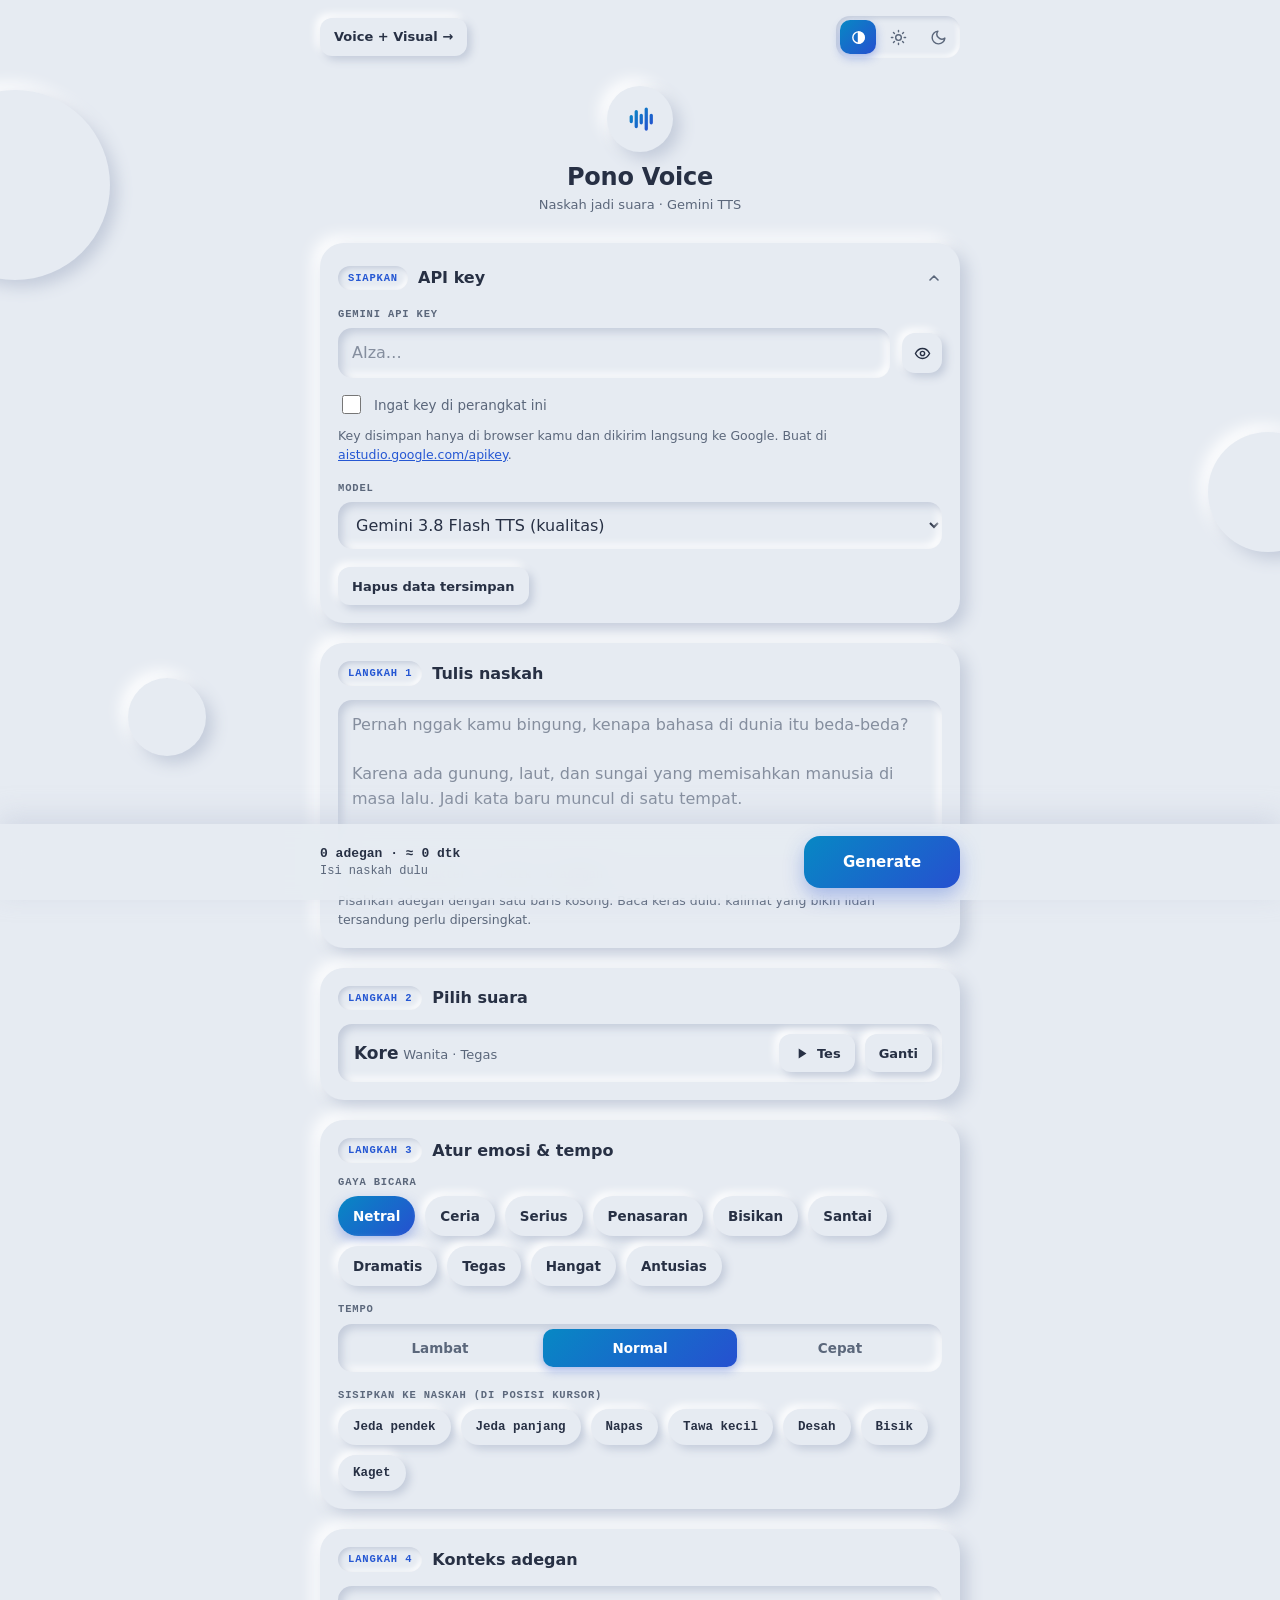
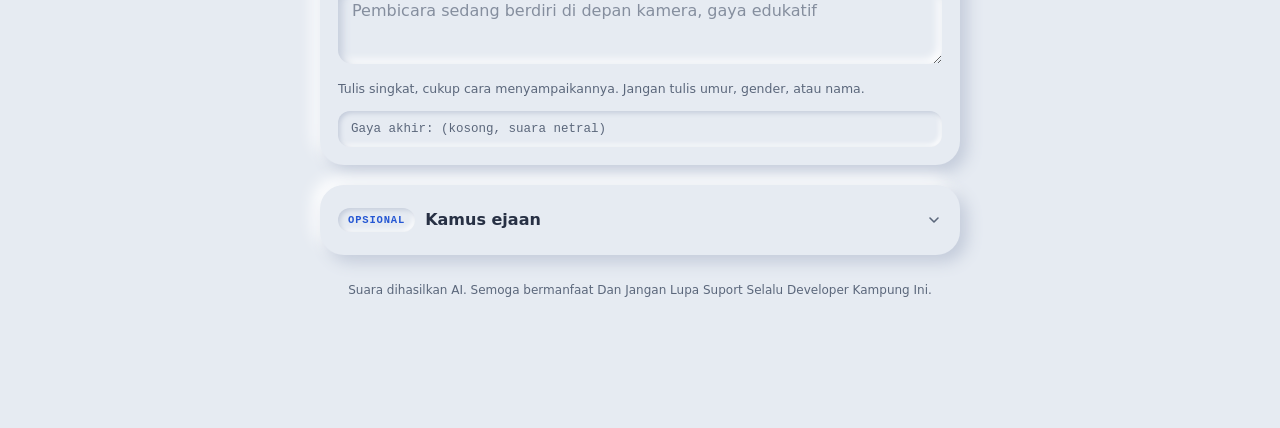
==== commit 92b4c4f4: "Update index.html" ====
--- a/index.html
+++ b/index.html
@@ -4,7 +4,7 @@
 <meta charset="utf-8">
 <meta name="viewport" content="width=device-width,initial-scale=1,viewport-fit=cover">
 <meta name="theme-color" content="#e6ebf2">
-<title>Pono Voice</title>
+<title>Edy Voice</title>
 <meta name="description" content="Naskah jadi suara dengan Gemini TTS. Ringan, jalan di browser, API key milik sendiri.">
 <link rel="icon" href="data:image/svg+xml,%3Csvg xmlns='http://www.w3.org/2000/svg' viewBox='0 0 32 32'%3E%3Crect width='32' height='32' rx='16' fill='%232650d0'/%3E%3Cpath d='M8 13v6M12 9v14M16 12v8M20 7v18M24 12v8' stroke='%23fff' stroke-width='2.4' stroke-linecap='round'/%3E%3C/svg%3E">
 <link rel="stylesheet" href="style.css">
@@ -15,7 +15,7 @@
 <main>
 <div id="hdr"></div>
 <div id="app"></div>
-<footer>Suara dihasilkan AI. Gunakan sesuai kebijakan platform tempat kamu mengunggah.</footer>
+<footer>Suara dihasilkan AI. Semoga bermanfaat Dan Jangan Lupa Suport Selalu Developer Kampung Ini.</footer>
 </main>
 <div class="toast" id="toast" role="status" aria-live="polite"></div>
 <div class="bar"><div class="in">
